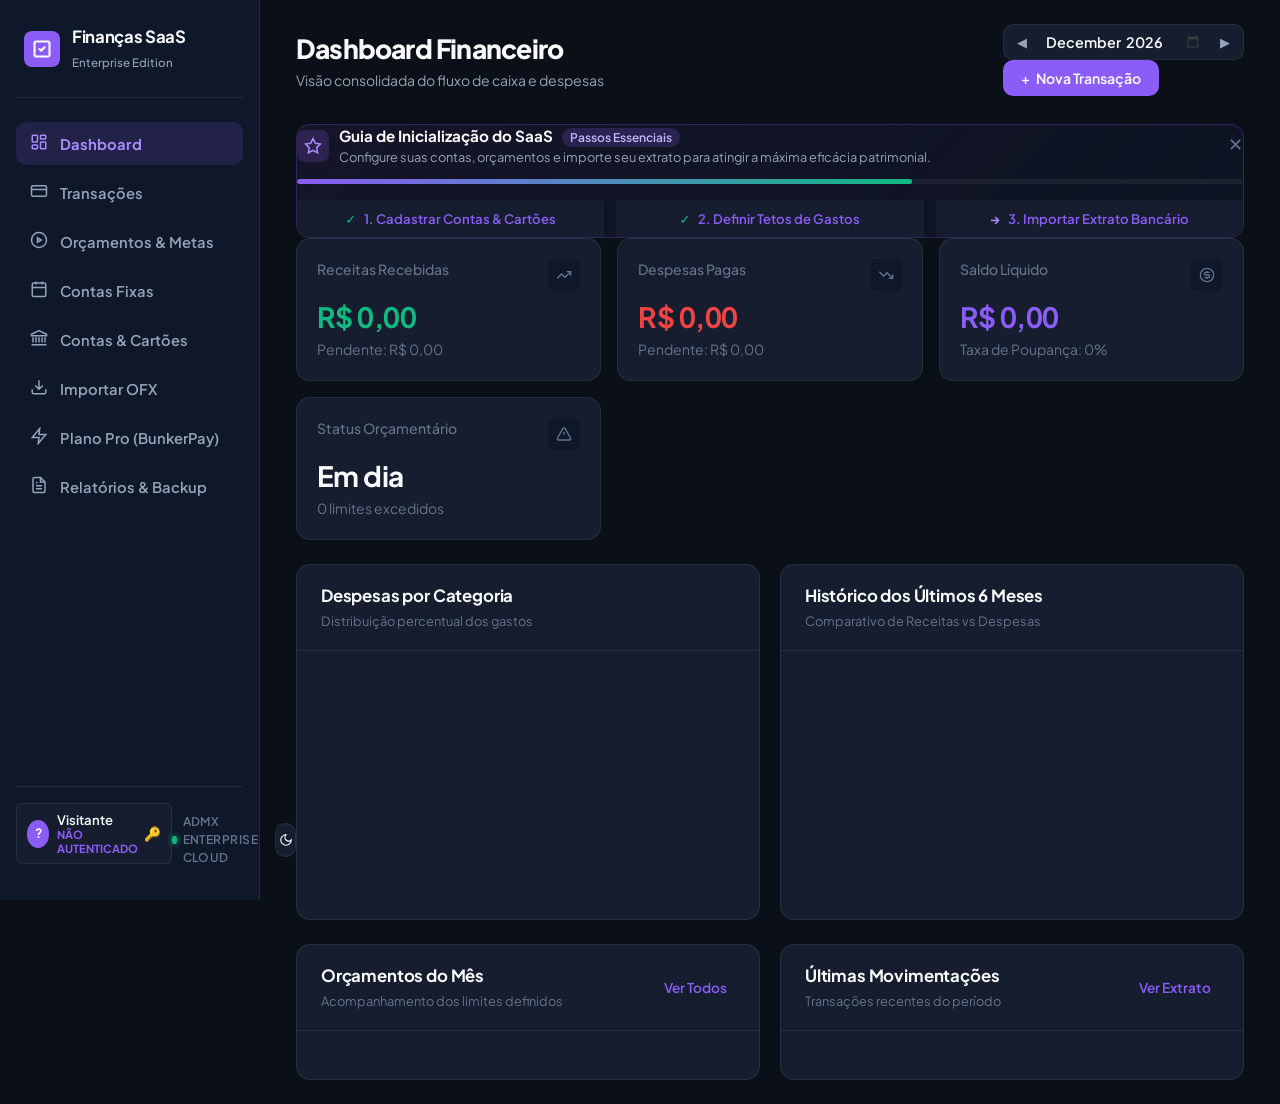
==== static/index.html @ 4054b0cc "feat(saas): enterprise onboarding banner, SVG action buttons and unified professional reports" ====
<!DOCTYPE html>
<html lang="pt-BR" data-theme="dark">
<head>
  <meta charset="UTF-8">
  <meta name="viewport" content="width=device-width, initial-scale=1.0">
  <title>Finanças de Casa | Gestão Financeira Pessoal SaaS</title>
  <meta name="description" content="Aplicativo completo e moderno para controle de finanças pessoais, contas, cartões e extratos bancários com privacidade patrimonial e BunkerPay.">
  <link rel="manifest" href="/manifest.json">
  <meta name="theme-color" content="#10b981">
  <link rel="apple-touch-icon" href="/icon.png">
  <link rel="preconnect" href="https://fonts.googleapis.com">
  <link rel="preconnect" href="https://fonts.gstatic.com" crossorigin>
  <link href="https://fonts.googleapis.com/css2?family=Plus+Jakarta+Sans:wght@400;500;600;700;800&display=swap" rel="stylesheet">
  <link rel="stylesheet" href="styles.css">
</head>
<body>
  <div class="app-layout">
    <!-- Sidebar -->
    <aside class="sidebar" id="sidebar">
      <div class="sidebar-brand">
        <div class="brand-icon" style="background: #8b5cf6; border: none; border-radius: 8px; width: 36px; height: 36px;">
          <svg width="20" height="20" viewBox="0 0 24 24" fill="none" stroke="#ffffff" stroke-width="2.5" stroke-linecap="round" stroke-linejoin="round">
            <rect width="18" height="18" x="3" y="3" rx="2"/>
            <path d="m9 12 2 2 4-4"/>
          </svg>
        </div>
        <div class="brand-text">
          <h2 style="font-size: 1.05rem; font-weight: 700; color: #f8fafc;">Finanças SaaS</h2>
          <span style="font-size: 0.72rem; color: #94a3b8; font-weight: 500;">Enterprise Edition</span>
        </div>
      </div>

      <nav class="sidebar-nav">
        <button class="nav-item active" data-tab="dashboard" id="nav-dashboard">
          <span class="nav-icon"><svg width="18" height="18" viewBox="0 0 24 24" fill="none" stroke="currentColor" stroke-width="2"><rect width="7" height="9" x="3" y="3" rx="1"/><rect width="7" height="5" x="14" y="3" rx="1"/><rect width="7" height="9" x="14" y="12" rx="1"/><rect width="7" height="5" x="3" y="16" rx="1"/></svg></span>
          <span class="nav-label">Dashboard</span>
        </button>
        <button class="nav-item" data-tab="transactions" id="nav-transactions">
          <span class="nav-icon"><svg width="18" height="18" viewBox="0 0 24 24" fill="none" stroke="currentColor" stroke-width="2"><rect width="20" height="14" x="2" y="5" rx="2"/><line x1="2" x2="22" y1="10" y2="10"/></svg></span>
          <span class="nav-label">Transações</span>
        </button>
        <button class="nav-item" data-tab="budgets-goals" id="nav-budgets">
          <span class="nav-icon"><svg width="18" height="18" viewBox="0 0 24 24" fill="none" stroke="currentColor" stroke-width="2"><circle cx="12" cy="12" r="10"/><path d="m10 15 5-3-5-3v6Z"/></svg></span>
          <span class="nav-label">Orçamentos & Metas</span>
        </button>
        <button class="nav-item" data-tab="recurring" id="nav-recurring">
          <span class="nav-icon"><svg width="18" height="18" viewBox="0 0 24 24" fill="none" stroke="currentColor" stroke-width="2"><rect width="18" height="18" x="3" y="4" rx="2"/><path d="M16 2v4M8 2v4M3 10h18"/></svg></span>
          <span class="nav-label">Contas Fixas</span>
          <span class="badge-counter" id="recurring-badge" style="display:none;">0</span>
        </button>
        <button class="nav-item" data-tab="accounts-cards" id="nav-accounts">
          <span class="nav-icon"><svg width="18" height="18" viewBox="0 0 24 24" fill="none" stroke="currentColor" stroke-width="2"><path d="m2 7 10-5 10 5v2H2zM4 11v7M8 11v7M12 11v7M16 11v7M20 11v7M2 21h20"/></svg></span>
          <span class="nav-label">Contas & Cartões</span>
        </button>
        <button class="nav-item" data-tab="import-ofx" id="nav-ofx">
          <span class="nav-icon"><svg width="18" height="18" viewBox="0 0 24 24" fill="none" stroke="currentColor" stroke-width="2"><path d="M21 15v4a2 2 0 0 1-2 2H5a2 2 0 0 1-2-2v-4M7 10l5 5 5-5M12 15V3"/></svg></span>
          <span class="nav-label">Importar OFX</span>
        </button>
        <button class="nav-item" data-tab="bunkerpay-sub" id="nav-bunkerpay">
          <span class="nav-icon"><svg width="18" height="18" viewBox="0 0 24 24" fill="none" stroke="currentColor" stroke-width="2"><path d="M13 2 3 14h9l-1 8 10-12h-9l1-8z"/></svg></span>
          <span class="nav-label">Plano Pro (BunkerPay)</span>
        </button>
        <button class="nav-item" data-tab="reports" id="nav-reports">
          <span class="nav-icon"><svg width="18" height="18" viewBox="0 0 24 24" fill="none" stroke="currentColor" stroke-width="2"><path d="M14 2H6a2 2 0 0 0-2 2v16a2 2 0 0 0 2 2h12a2 2 0 0 0 2-2V8z"/><path d="M14 2v6h6M16 13H8M16 17H8M10 9H8"/></svg></span>
          <span class="nav-label">Relatórios & Backup</span>
        </button>
        <button class="nav-item" data-tab="saas-admin" id="nav-saas-admin" style="display: none; border: 1px dashed var(--accent-warning); color: var(--accent-warning);">
          <span class="nav-icon"><svg width="18" height="18" viewBox="0 0 24 24" fill="none" stroke="currentColor" stroke-width="2"><path d="M12 22s8-4 8-10V5l-8-3-8 3v7c0 6 8 10 8 10z"/></svg></span>
          <span class="nav-label">Painel Admin</span>
        </button>
      </nav>

      <div class="sidebar-footer">
        <div class="user-profile-badge" id="user-badge" style="display: flex; align-items: center; justify-content: space-between; width: 100%; margin-bottom: 12px; padding: 8px 10px; background: var(--bg-card); border-radius: var(--radius-sm); border: 1px solid var(--border-color);">
          <div style="display: flex; align-items: center; gap: 8px; overflow: hidden;">
            <div style="width: 28px; height: 28px; border-radius: 50%; background: var(--accent-primary); display: flex; align-items: center; justify-content: center; font-size: 0.8rem; font-weight: 700; color: #fff;" id="user-avatar">
              U
            </div>
            <div style="line-height: 1.2; overflow: hidden;">
              <div id="user-display-name" style="font-size: 0.82rem; font-weight: 600; text-overflow: ellipsis; white-space: nowrap; overflow: hidden;">Visitante</div>
              <div id="user-display-plan" style="font-size: 0.7rem; color: var(--accent-primary); text-transform: uppercase; font-weight: 700;">Free</div>
            </div>
          </div>
          <button id="btn-auth-action" onclick="handleAuthClick()" style="background: none; border: none; cursor: pointer; color: var(--text-muted); font-size: 0.85rem;" title="Entrar / Sair">
            <svg width="14" height="14" viewBox="0 0 24 24" fill="none" stroke="currentColor" stroke-width="2"><path d="M21 2l-2 2m-1.5 1.5L14 9l-1.5-1.5L11 9l-1.5-1.5L8 9l-1.5-1.5-4 4a5 5 0 1 0 7 7l4-4 1.5 1.5L16 14.5l1.5-1.5 1.5 1.5 2-2z"/></svg>
          </button>
        </div>

        <div style="display: flex; align-items: center; justify-content: space-between; width: 100%;">
          <div class="quick-stats-pill">
            <span class="pill-dot"></span>
            <span style="font-size:0.75rem; font-weight:600; letter-spacing:0.04em; text-transform:uppercase; color:var(--text-muted);">ADMX Enterprise Cloud</span>
          </div>
          <button class="btn-theme-toggle" id="btn-theme-toggle" title="Alternar Tema Claro/Escuro">
            <span class="theme-icon"><svg width="14" height="14" viewBox="0 0 24 24" fill="none" stroke="currentColor" stroke-width="2"><path d="M12 3a6 6 0 0 0 9 9 9 9 0 1 1-9-9Z"/></svg></span>
          </button>
        </div>
      </div>
    </aside>

    <!-- Main Content Area -->
    <main class="main-content">
      <!-- Top Header Bar -->
      <header class="top-header">
        <div class="header-title-wrapper">
          <button class="mobile-toggle" id="mobile-menu-btn">☰</button>
          <div>
            <h1 class="page-title" id="page-title">Dashboard Financeiro</h1>
            <p class="page-subtitle" id="page-subtitle">Visão consolidada do fluxo de caixa e despesas</p>
          </div>
        </div>

        <div class="header-actions">


          <div class="month-selector-wrapper">
            <button class="btn-month-nav" id="btn-prev-month" title="Mês Anterior">◀</button>
            <input type="month" id="selected-month" class="input-month-picker">
            <button class="btn-month-nav" id="btn-next-month" title="Próximo Mês">▶</button>
          </div>
          <button class="btn-primary" id="btn-open-tx-modal">
            <span class="btn-icon">+</span> Nova Transação
          </button>
        </div>
      </header>

      <!-- TAB 1: DASHBOARD -->
      <section class="tab-pane active" id="pane-dashboard">
        
        <!-- GUIA DE CONFIGURACAO DA CONTA (ONBOARDING PADRAO WACRM) -->
        <div class="card mb-4" id="onboarding-guide-card" style="background: linear-gradient(135deg, rgba(139, 92, 246, 0.08) 0%, rgba(15, 23, 42, 0.6) 100%); border-color: rgba(139, 92, 246, 0.25);">
          <div style="display: flex; justify-content: space-between; align-items: center; margin-bottom: 12px;">
            <div style="display: flex; align-items: center; gap: 10px;">
              <div style="width: 32px; height: 32px; border-radius: 8px; background: rgba(139, 92, 246, 0.2); display: flex; align-items: center; justify-content: center; color: #a78bfa;">
                <svg width="18" height="18" viewBox="0 0 24 24" fill="none" stroke="currentColor" stroke-width="2"><polygon points="12 2 15.09 8.26 22 9.27 17 14.14 18.18 21.02 12 17.77 5.82 21.02 7 14.14 2 9.27 8.91 8.26 12 2"/></svg>
              </div>
              <div>
                <div style="font-size: 0.95rem; font-weight: 700; color: #f8fafc;">Guia de Inicialização do SaaS <span style="font-size: 0.75rem; background: rgba(139, 92, 246, 0.2); color: #c4b5fd; padding: 2px 8px; border-radius: 20px; font-weight: 600; margin-left: 6px;">Passos Essenciais</span></div>
                <div style="font-size: 0.8rem; color: #94a3b8;">Configure suas contas, orçamentos e importe seu extrato para atingir a máxima eficácia patrimonial.</div>
              </div>
            </div>
            <button class="btn-close-modal" onclick="document.getElementById('onboarding-guide-card').style.display='none'" style="color: #64748b; background: none; border: none; cursor: pointer; font-size: 1.1rem;">✕</button>
          </div>
          
          <div style="width: 100%; height: 5px; background: rgba(255,255,255,0.06); border-radius: 4px; overflow: hidden; margin: 10px 0 16px;">
            <div style="width: 65%; height: 100%; background: linear-gradient(90deg, #8b5cf6, #10b981); border-radius: 4px;"></div>
          </div>

          <div style="display: grid; grid-template-columns: repeat(auto-fit, minmax(200px, 1fr)); gap: 12px;">
            <button class="btn-ghost" style="justify-content: flex-start; padding: 10px 14px; background: var(--bg-card); font-size: 0.82rem;" onclick="switchTab('accounts-cards')">
              <span style="color: #10b981; font-weight: 700; margin-right: 6px;">✓</span> 1. Cadastrar Contas & Cartões
            </button>
            <button class="btn-ghost" style="justify-content: flex-start; padding: 10px 14px; background: var(--bg-card); font-size: 0.82rem;" onclick="switchTab('budgets-goals')">
              <span style="color: #10b981; font-weight: 700; margin-right: 6px;">✓</span> 2. Definir Tetos de Gastos
            </button>
            <button class="btn-ghost" style="justify-content: flex-start; padding: 10px 14px; background: var(--bg-card); font-size: 0.82rem;" onclick="switchTab('import-ofx')">
              <span style="color: #a78bfa; font-weight: 700; margin-right: 6px;">→</span> 3. Importar Extrato Bancário
            </button>
          </div>
        </div>

        <!-- Metric Cards -->
        <div class="metrics-grid">
          <div class="metric-card income-card">
            <div class="metric-header">
              <span class="metric-title">Receitas Recebidas</span>
              <span class="metric-icon-bg"><svg width="16" height="16" viewBox="0 0 24 24" fill="none" stroke="currentColor" stroke-width="2"><polyline points="22 7 13.5 15.5 8.5 10.5 2 17"/><polyline points="16 7 22 7 22 13"/></svg></span>
            </div>
            <div class="metric-value" id="dash-income">R$ 0,00</div>
            <div class="metric-footer text-muted" id="dash-pending-income">Pendente: R$ 0,00</div>
          </div>

          <div class="metric-card expense-card">
            <div class="metric-header">
              <span class="metric-title">Despesas Pagas</span>
              <span class="metric-icon-bg"><svg width="16" height="16" viewBox="0 0 24 24" fill="none" stroke="currentColor" stroke-width="2"><polyline points="22 17 13.5 8.5 8.5 13.5 2 7"/><polyline points="16 17 22 17 22 11"/></svg></span>
            </div>
            <div class="metric-value" id="dash-expense">R$ 0,00</div>
            <div class="metric-footer text-muted" id="dash-pending-expense">Pendente: R$ 0,00</div>
          </div>

          <div class="metric-card balance-card">
            <div class="metric-header">
              <span class="metric-title">Saldo Líquido</span>
              <span class="metric-icon-bg"><svg width="16" height="16" viewBox="0 0 24 24" fill="none" stroke="currentColor" stroke-width="2"><circle cx="12" cy="12" r="10"/><path d="M16 8h-6a2 2 0 1 0 0 4h4a2 2 0 1 1 0 4H8M12 6v2M12 16v2"/></svg></span>
            </div>
            <div class="metric-value" id="dash-balance">R$ 0,00</div>
            <div class="metric-footer" id="dash-savings-rate">Taxa de Poupança: 0%</div>
          </div>

          <div class="metric-card alerts-card">
            <div class="metric-header">
              <span class="metric-title">Status Orçamentário</span>
              <span class="metric-icon-bg"><svg width="16" height="16" viewBox="0 0 24 24" fill="none" stroke="currentColor" stroke-width="2"><path d="m21.73 18-8-14a2 2 0 0 0-3.48 0l-8 14A2 2 0 0 0 4 21h16a2 2 0 0 0 1.73-3Z"/><line x1="12" y1="9" x2="12" y2="13"/><line x1="12" y1="17" x2="12.01" y2="17"/></svg></span>
            </div>
            <div class="metric-value" id="dash-budget-status">Em dia</div>
            <div class="metric-footer text-muted" id="dash-budget-details">0 limites excedidos</div>
          </div>
        </div>

        <!-- Charts Grid -->
        <div class="dashboard-grid">
          <!-- Expenses by Category Chart -->
          <div class="card chart-card">
            <div class="card-header">
              <div class="card-header-title">
                <h3>Despesas por Categoria</h3>
                <span class="card-subtitle">Distribuição percentual dos gastos</span>
              </div>
            </div>
            <div class="card-body">
              <div class="donut-chart-container">
                <div class="svg-chart-wrapper" id="category-donut-container">
                  <!-- SVG Injetado dinamicamente -->
                </div>
                <div class="category-legend" id="category-legend">
                  <!-- Legenda Injetada dinamicamente -->
                </div>
              </div>
            </div>
          </div>

          <!-- Monthly Evolution Bar Chart -->
          <div class="card chart-card">
            <div class="card-header">
              <div class="card-header-title">
                <h3>Histórico dos Últimos 6 Meses</h3>
                <span class="card-subtitle">Comparativo de Receitas vs Despesas</span>
              </div>
            </div>
            <div class="card-body">
              <div class="bar-chart-wrapper" id="history-barchart-container">
                <!-- SVG Injetado dinamicamente -->
              </div>
            </div>
          </div>
        </div>

        <!-- Secondary Overview Grid -->
        <div class="dashboard-bottom-grid">
          <!-- Budget Progress Mini List -->
          <div class="card">
            <div class="card-header">
              <div class="card-header-title">
                <h3>Orçamentos do Mês</h3>
                <span class="card-subtitle">Acompanhamento dos limites definidos</span>
              </div>
              <button class="btn-ghost" onclick="switchTab('budgets-goals')">Ver Todos</button>
            </div>
            <div class="card-body">
              <div class="budgets-mini-list" id="dash-budgets-list">
                <!-- Lista de orçamentos -->
              </div>
            </div>
          </div>

          <!-- Recent Transactions Mini List -->
          <div class="card">
            <div class="card-header">
              <div class="card-header-title">
                <h3>Últimas Movimentações</h3>
                <span class="card-subtitle">Transações recentes do período</span>
              </div>
              <button class="btn-ghost" onclick="switchTab('transactions')">Ver Extrato</button>
            </div>
            <div class="card-body">
              <div class="recent-tx-list" id="dash-recent-tx">
                <!-- Lista de transações recentes -->
              </div>
            </div>
          </div>
        </div>
      </section>

      <!-- TAB 2: TRANSACTIONS -->
      <section class="tab-pane" id="pane-transactions">
        <div class="card">
          <div class="card-header filter-bar">
            <div class="search-box">
              <span class="search-icon"><svg width="14" height="14" viewBox="0 0 24 24" fill="none" stroke="currentColor" stroke-width="2"><circle cx="11" cy="11" r="8"/><path d="m21 21-4.3-4.3"/></svg></span>
              <input type="text" id="tx-search-input" placeholder="Buscar por descrição, tag ou observação..." class="form-input search-input">
            </div>

            <div class="filter-controls">
              <select id="tx-filter-type" class="form-select">
                <option value="">Todos os Tipos</option>
                <option value="expense">Apenas Despesas</option>
                <option value="income">Apenas Receitas</option>
              </select>

              <select id="tx-filter-category" class="form-select">
                <option value="">Todas as Categorias</option>
                <!-- Categorias dinâmicas -->
              </select>

              <button class="btn-secondary" id="btn-export-csv-direct" title="Exportar CSV do mês">
                Exportar CSV
              </button>
            </div>
          </div>

          <div class="card-body no-padding">
            <div class="table-responsive">
              <table class="data-table" id="transactions-table">
                <thead>
                  <tr>
                    <th>Data</th>
                    <th>Descrição</th>
                    <th>Categoria</th>
                    <th>Forma de Pgto</th>
                    <th>Status</th>
                    <th class="text-right">Valor</th>
                    <th class="text-center">Ações</th>
                  </tr>
                </thead>
                <tbody id="transactions-tbody">
                  <!-- Linhas da tabela de transações -->
                </tbody>
              </table>
            </div>
            <div class="empty-state" id="tx-empty-state" style="display: none;">
              <div class="empty-icon"><svg width="36" height="36" viewBox="0 0 24 24" fill="none" stroke="currentColor" stroke-width="1.5"><rect width="20" height="12" x="2" y="6" rx="2"/><circle cx="12" cy="12" r="2"/><path d="M6 12h.01M18 12h.01"/></svg></div>
              <h4>Nenhuma transação encontrada</h4>
              <p>Registre suas receitas e despesas para acompanhar seu dinheiro.</p>
              <button class="btn-primary" onclick="openTransactionModal()">Adicionar Transação</button>
            </div>
          </div>
        </div>
      </section>

      <!-- TAB 3: BUDGETS & GOALS -->
      <section class="tab-pane" id="pane-budgets-goals">
        <div class="grid-2-col">
          <!-- Coluna 1: Orçamentos -->
          <div class="card">
            <div class="card-header">
              <div class="card-header-title">
                <h3>Orçamentos Mensais por Categoria</h3>
                <span class="card-subtitle">Defina um teto máximo de gastos por categoria</span>
              </div>
              <button class="btn-secondary" id="btn-open-budget-modal">+ Novo Teto</button>
            </div>
            <div class="card-body">
              <div class="budgets-full-list" id="budgets-full-list">
                <!-- Lista de orçamentos -->
              </div>
            </div>
          </div>

          <!-- Coluna 2: Metas de Economia -->
          <div class="card">
            <div class="card-header">
              <div class="card-header-title">
                <h3>Metas de Economia & Sonhos</h3>
                <span class="card-subtitle">Acompanhe a evolução das suas economias</span>
              </div>
              <button class="btn-secondary" id="btn-open-goal-modal">+ Nova Meta</button>
            </div>
            <div class="card-body">
              <div class="goals-grid" id="goals-list">
                <!-- Lista de metas -->
              </div>
            </div>
          </div>
        </div>
      </section>

      <!-- TAB 4: RECURRING BILLS -->
      <section class="tab-pane" id="pane-recurring">
        <div class="card">
          <div class="card-header">
            <div class="card-header-title">
              <h3>Contas Fixas & Despesas Recorrentes</h3>
              <span class="card-subtitle">Controle pagamentos mensais (Aluguel, Luz, Internet, Assinaturas)</span>
            </div>
            <button class="btn-primary" id="btn-open-recurring-modal">+ Nova Conta Fixa</button>
          </div>
          <div class="card-body no-padding">
            <div class="table-responsive">
              <table class="data-table" id="recurring-table">
                <thead>
                  <tr>
                    <th>Vencimento</th>
                    <th>Descrição</th>
                    <th>Categoria</th>
                    <th>Valor Estimado</th>
                    <th>Forma de Pgto</th>
                    <th>Status no Mês</th>
                    <th class="text-center">Ações</th>
                  </tr>
                </thead>
                <tbody id="recurring-tbody">
                  <!-- Linhas das contas fixas -->
                </tbody>
              </table>
            </div>
          </div>
        </div>
      </section>

      <!-- TAB 5: REPORTS & BACKUP -->
      <section class="tab-pane" id="pane-reports">
        <div class="grid-2-col">
          <!-- Backup e Exportação -->
          <div class="card">
            <div class="card-header">
              <div class="card-header-title">
                <h3>Exportação & Backup de Dados</h3>
                <span class="card-subtitle">Baixe e preserve suas informações com segurança</span>
              </div>
            </div>
            <div class="card-body">
              <div class="action-tiles-grid">
                <div class="action-tile">
                  <div class="tile-icon"><svg width="28" height="28" viewBox="0 0 24 24" fill="none" stroke="currentColor" stroke-width="1.8"><path d="M14 2H6a2 2 0 0 0-2 2v16a2 2 0 0 0 2 2h12a2 2 0 0 0 2-2V8z"/><polyline points="14 2 14 8 20 8"/><line x1="16" x2="8" y1="13" y2="13"/><line x1="16" x2="8" y1="17" y2="17"/></svg></div>
                  <div class="tile-info">
                    <h4>Exportar Relatório Financeiro (CSV)</h4>
                    <p>Compatível com Excel, LibreOffice Calc e Google Sheets.</p>
                  </div>
                  <button class="btn-secondary" onclick="exportData('csv')">Baixar CSV</button>
                </div>

                <div class="action-tile">
                  <div class="tile-icon"><svg width="28" height="28" viewBox="0 0 24 24" fill="none" stroke="currentColor" stroke-width="1.8"><path d="M19 21H5a2 2 0 0 1-2-2V5a2 2 0 0 1 2-2h11l5 5v11a2 2 0 0 1-2 2z"/><polyline points="17 21 17 13 7 13 7 21"/><polyline points="7 3 7 8 15 8"/></svg></div>
                  <div class="tile-info">
                    <h4>Backup Completo (JSON)</h4>
                    <p>Exporta todas as tabelas, configurações, metas e histórico.</p>
                  </div>
                  <button class="btn-secondary" onclick="exportData('json')">Baixar JSON</button>
                </div>

                <div class="action-tile">
                  <div class="tile-icon"><svg width="28" height="28" viewBox="0 0 24 24" fill="none" stroke="currentColor" stroke-width="1.8"><polyline points="6 9 6 2 18 2 18 9"/><path d="M6 18H4a2 2 0 0 1-2-2v-5a2 2 0 0 1 2-2h16a2 2 0 0 1 2 2v5a2 2 0 0 1-2 2h-2"/><rect width="12" height="8" x="6" y="14"/></svg></div>
                  <div class="tile-info">
                    <h4>Imprimir Relatório / Salvar PDF</h4>
                    <p>Gera visão consolidada pronta para impressão ou PDF.</p>
                  </div>
                  <button class="btn-secondary" onclick="window.print()">Imprimir / PDF</button>
                </div>
              </div>
            </div>
          </div>

          <!-- Importação e Gestão de Dados -->
          <div class="card">
            <div class="card-header">
              <div class="card-header-title">
                <h3>Importação de Extrato Bancário</h3>
                <span class="card-subtitle">Importe arquivos CSV exportados do seu banco</span>
              </div>
            </div>
            <div class="card-body">
              <div class="import-dropzone" id="import-dropzone">
                <div class="dropzone-icon">📥</div>
                <h4>Selecione ou Arraste o arquivo CSV</h4>
                <p>Formato aceito: CSV com colunas Data, Descrição e Valor</p>
                <input type="file" id="csv-file-input" accept=".csv" style="display:none;">
                <button class="btn-secondary" onclick="document.getElementById('csv-file-input').click()">Escolher Arquivo CSV</button>
              </div>

              <div class="danger-zone-box mt-4">
                <h4>Gerenciamento da Base</h4>
                <p>Restaurar a base com dados de demonstração ou limpar registros.</p>
                <button class="btn-danger-outline" onclick="resetDemoData()">Restaurar Dados de Demonstração</button>
              </div>
            </div>
          </div>
        </div>
      </section>
    </main>
  </div>

  <!-- MODAL: NOVA / EDITAR TRANSAÇÃO -->
  <div class="modal-overlay" id="modal-transaction" style="display:none;">
    <div class="modal-card">
      <div class="modal-header">
        <h3 id="modal-tx-title">Nova Transação</h3>
        <button class="btn-close-modal" onclick="closeModal('modal-transaction')">✕</button>
      </div>
      <form id="form-transaction">
        <input type="hidden" id="tx-id">
        <div class="modal-body">
          <div class="tx-type-toggle-group">
            <label class="type-btn active" id="type-btn-expense">
              <input type="radio" name="tx-type" value="expense" checked> Despesa
            </label>
            <label class="type-btn" id="type-btn-income">
              <input type="radio" name="tx-type" value="income"> Receita
            </label>
          </div>

          <div class="form-group mt-3">
            <label class="form-label">Descrição *</label>
            <input type="text" id="tx-desc" class="form-input" placeholder="Ex: Supermercado, Salário, Internet" required>
          </div>

          <div class="form-row mt-3">
            <div class="form-group col-6">
              <label class="form-label">Valor (R$) *</label>
              <input type="number" step="0.01" min="0.01" id="tx-amount" class="form-input" placeholder="0,00" required>
            </div>
            <div class="form-group col-6">
              <label class="form-label">Data *</label>
              <input type="date" id="tx-date" class="form-input" required>
            </div>
          </div>

          <div class="form-row mt-3">
            <div class="form-group col-6">
              <label class="form-label">Categoria</label>
              <select id="tx-category" class="form-select">
                <!-- Categorias dinâmicas -->
              </select>
            </div>
            <div class="form-group col-6">
              <label class="form-label">Forma de Pagamento</label>
              <select id="tx-payment-method" class="form-select">
                <option value="PIX">PIX</option>
                <option value="Cartão de Crédito">Cartão de Crédito</option>
                <option value="Cartão de Débito">Cartão de Débito</option>
                <option value="Dinheiro">Dinheiro</option>
                <option value="Boleto">Boleto</option>
                <option value="Transferência">Transferência Bancária</option>
              </select>
            </div>
          </div>

          <div class="form-row mt-3">
            <div class="form-group col-6">
              <label class="form-label">Status</label>
              <select id="tx-status" class="form-select">
                <option value="paid">Pago / Concluído</option>
                <option value="pending">Pendente / Agendado</option>
              </select>
            </div>
            <div class="form-group col-6">
              <label class="form-label">Tags (Opcional)</label>
              <input type="text" id="tx-tags" class="form-input" placeholder="Ex: lazer, família, fixo">
            </div>
          </div>

          <div class="form-group mt-3">
            <label class="form-label">Observações / Detalhes</label>
            <input type="text" id="tx-notes" class="form-input" placeholder="Anotações adicionais...">
          </div>
        </div>
        <div class="modal-footer">
          <button type="button" class="btn-ghost" onclick="closeModal('modal-transaction')">Cancelar</button>
          <button type="submit" class="btn-primary">Salvar Transação</button>
        </div>
      </form>
    </div>
  </div>

  <!-- MODAL: ORÇAMENTO -->
  <div class="modal-overlay" id="modal-budget" style="display:none;">
    <div class="modal-card modal-sm">
      <div class="modal-header">
        <h3>Definir Teto de Gastos</h3>
        <button class="btn-close-modal" onclick="closeModal('modal-budget')">✕</button>
      </div>
      <form id="form-budget">
        <div class="modal-body">
          <div class="form-group">
            <label class="form-label">Categoria de Despesa</label>
            <select id="budget-category" class="form-select" required>
              <!-- Categorias -->
            </select>
          </div>
          <div class="form-group mt-3">
            <label class="form-label">Limite Máximo Mensal (R$)</label>
            <input type="number" step="0.01" min="1" id="budget-limit" class="form-input" placeholder="Ex: 1500.00" required>
          </div>
        </div>
        <div class="modal-footer">
          <button type="button" class="btn-ghost" onclick="closeModal('modal-budget')">Cancelar</button>
          <button type="submit" class="btn-primary">Salvar Orçamento</button>
        </div>
      </form>
    </div>
  </div>

  <!-- MODAL: META DE ECONOMIA -->
  <div class="modal-overlay" id="modal-goal" style="display:none;">
    <div class="modal-card">
      <div class="modal-header">
        <h3 id="modal-goal-title">Nova Meta de Economia</h3>
        <button class="btn-close-modal" onclick="closeModal('modal-goal')">✕</button>
      </div>
      <form id="form-goal">
        <input type="hidden" id="goal-id">
        <div class="modal-body">
          <div class="form-group">
            <label class="form-label">Título da Meta *</label>
            <input type="text" id="goal-title" class="form-input" placeholder="Ex: Viagem de Férias, Reserva de Emergência" required>
          </div>

          <div class="form-row mt-3">
            <div class="form-group col-6">
              <label class="form-label">Valor Alvo (R$) *</label>
              <input type="number" step="0.01" min="1" id="goal-target" class="form-input" placeholder="Ex: 10000.00" required>
            </div>
            <div class="form-group col-6">
              <label class="form-label">Valor Atual Acumulado (R$)</label>
              <input type="number" step="0.01" min="0" id="goal-current" class="form-input" placeholder="0.00" required>
            </div>
          </div>

          <div class="form-row mt-3">
            <div class="form-group col-6">
              <label class="form-label">Data Limite Desejada</label>
              <input type="date" id="goal-deadline" class="form-input">
            </div>
            <div class="form-group col-6">
              <label class="form-label">Ícone</label>
              <select id="goal-icon" class="form-select">
                <option value="<svg width="14" height="14" viewBox="0 0 24 24" fill="none" stroke="currentColor" stroke-width="2"><circle cx="12" cy="12" r="10"/><path d="m10 15 5-3-5-3v6Z"/></svg>"><svg width="14" height="14" viewBox="0 0 24 24" fill="none" stroke="currentColor" stroke-width="2"><circle cx="12" cy="12" r="10"/><path d="m10 15 5-3-5-3v6Z"/></svg> Alvo</option>
                <option value="🛡️">🛡️ Reserva / Segurança</option>
                <option value="✈️">✈️ Viagem</option>
                <option value="🚗">🚗 Carro / Veículo</option>
                <option value="🏠">🏠 Casa / Imóvel</option>
                <option value="💻">💻 Tecnologia</option>
                <option value="🎓">🎓 Estudos</option>
                <option value="💍">💍 Casamento / Família</option>
              </select>
            </div>
          </div>

          <div class="form-group mt-3">
            <label class="form-label">Observações</label>
            <input type="text" id="goal-notes" class="form-input" placeholder="Ex: Guardar R$ 500 por mês...">
          </div>
        </div>
        <div class="modal-footer">
          <button type="button" class="btn-ghost" onclick="closeModal('modal-goal')">Cancelar</button>
          <button type="submit" class="btn-primary">Salvar Meta</button>
        </div>
      </form>
    </div>
  </div>

  <!-- MODAL: CONTA FIXA RECORRENTE -->
  <div class="modal-overlay" id="modal-recurring" style="display:none;">
    <div class="modal-card">
      <div class="modal-header">
        <h3>Nova Conta Fixa Recorrente</h3>
        <button class="btn-close-modal" onclick="closeModal('modal-recurring')">✕</button>
      </div>
      <form id="form-recurring">
        <div class="modal-body">
          <div class="form-group">
            <label class="form-label">Descrição da Conta *</label>
            <input type="text" id="rec-desc" class="form-input" placeholder="Ex: Aluguel, Conta de Luz, Internet Fibra" required>
          </div>

          <div class="form-row mt-3">
            <div class="form-group col-6">
              <label class="form-label">Valor Estimado (R$) *</label>
              <input type="number" step="0.01" min="0.01" id="rec-amount" class="form-input" placeholder="0.00" required>
            </div>
            <div class="form-group col-6">
              <label class="form-label">Dia do Vencimento (1 a 31) *</label>
              <input type="number" min="1" max="31" id="rec-day" class="form-input" placeholder="Ex: 10" required>
            </div>
          </div>

          <div class="form-row mt-3">
            <div class="form-group col-6">
              <label class="form-label">Categoria</label>
              <select id="rec-category" class="form-select">
                <!-- Categorias de despesa -->
              </select>
            </div>
            <div class="form-group col-6">
              <label class="form-label">Forma de Pagamento Padrão</label>
              <select id="rec-payment" class="form-select">
                <option value="PIX">PIX</option>
                <option value="Boleto">Boleto</option>
                <option value="Cartão de Crédito">Cartão de Crédito</option>
                <option value="Débito Automático">Débito Automático</option>
                <option value="Dinheiro">Dinheiro</option>
              </select>
            </div>
          </div>

          <div class="form-group mt-3">
            <label class="form-label">Notas Adicionais</label>
            <input type="text" id="rec-notes" class="form-input" placeholder="Ex: Código do cliente ou link de pagamento">
          </div>
        </div>
        <div class="modal-footer">
          <button type="button" class="btn-ghost" onclick="closeModal('modal-recurring')">Cancelar</button>
          <button type="submit" class="btn-primary">Salvar Conta Fixa</button>
        </div>
      </form>
    </div>
  </div>

      <!-- ABA: CONTAS E CARTÕES -->
      <section class="tab-content" id="tab-accounts-cards" style="display:none;">
        <div class="content-header-row">
          <div>
            <h2>Contas Bancárias & Cartões de Crédito</h2>
            <p>Gerencie suas instituições financeiras, carteiras e limites</p>
          </div>
          <div class="header-btns">
            <button class="btn-primary" onclick="openModal('modal-account')">+ Nova Conta</button>
            <button class="btn-secondary" onclick="openModal('modal-card')">+ Novo Cartão</button>
          </div>
        </div>

        <div class="cards-grid mt-4">
          <div class="card">
            <div class="card-header">
              <h3>Contas Bancárias & Saldos</h3>
            </div>
            <div class="card-body" id="accounts-list">
              <!-- Lista dinâmica de contas -->
            </div>
          </div>
          <div class="card">
            <div class="card-header">
              <h3>Cartões de Crédito</h3>
            </div>
            <div class="card-body" id="cards-list">
              <!-- Lista dinâmica de cartões -->
            </div>
          </div>
        </div>
      </section>

      <!-- ABA: PAINEL ADMIN DO SAAS -->
      <section class="tab-content" id="tab-saas-admin" style="display:none;">
        <div class="content-header-row">
          <div>
            <h2>Painel Administrativo do SaaS</h2>
            <p>Métricas globais, receita recorrente (MRR), usuários cadastrados e controle de planos</p>
          </div>
          <button class="btn-secondary" onclick="loadAdminDashboard()">↻ Atualizar Métricas</button>
        </div>

        <!-- Cards de Métricas SaaS -->
        <div class="stats-grid mt-4" style="display: grid; grid-template-columns: repeat(auto-fit, minmax(220px, 1fr)); gap: 16px;">
          <div class="stat-card">
            <span class="stat-label">Total de Usuários</span>
            <div class="stat-value tabular-nums" id="admin-total-users">0</div>
            <span class="stat-sub" id="admin-free-users">0 no plano gratuito</span>
          </div>

          <div class="stat-card" style="border-color: var(--accent-success);">
            <span class="stat-label">Assinantes Pro</span>
            <div class="stat-value tabular-nums" style="color: var(--accent-success);" id="admin-pro-users">0</div>
            <span class="stat-sub">BunkerPay & Pix</span>
          </div>

          <div class="stat-card" style="border-color: var(--accent-warning);">
            <span class="stat-label">MRR Estimado</span>
            <div class="stat-value tabular-nums" style="color: var(--accent-warning);" id="admin-mrr">R$ 0,00</div>
            <span class="stat-sub">Receita Mensal Recorrente</span>
          </div>

          <div class="stat-card">
            <span class="stat-label">Volume de Transações</span>
            <div class="stat-value tabular-nums" id="admin-tx-count">0</div>
            <span class="stat-sub" id="admin-volume">R$ 0,00 transacionados</span>
          </div>
        </div>

        
        <!-- CONTROLE GLOBAL DE RECURSOS (SUPER ADMIN FEATURE FLAGS / SHIFT ON-OFF) -->
        <div class="card mt-4">
          <div class="card-header" style="display: flex; justify-content: space-between; align-items: center;">
            <div>
              <h3>Controles Globais do Sistema (Feature Toggles)</h3>
              <span class="card-subtitle">Habilite ou suspenda funcionalidades do SaaS em tempo real sem deploy</span>
            </div>
            <button class="btn-ghost" onclick="loadAdminOverview()" title="Recarregar Estados">Atualizar</button>
          </div>
          <div class="card-body">
            <div id="admin-feature-flags" style="display: grid; grid-template-columns: repeat(auto-fit, minmax(280px, 1fr)); gap: 16px;">
              <div class="loading-state">Carregando flags do sistema...</div>
            </div>
          </div>
        </div>

        <!-- Tabela de Gestão de Usuários -->
        <div class="card mt-4">
          <div class="card-header" style="display: flex; justify-content: space-between; align-items: center;">
            <h3>Gestão de Usuários e Acessos</h3>
          </div>
          <div class="card-body" style="overflow-x: auto; padding: 0;">
            <table class="data-table" style="width: 100%; border-collapse: collapse;">
              <thead>
                <tr style="border-bottom: 1px solid var(--border-color); text-align: left; font-size: 0.8rem; color: var(--text-muted);">
                  <th style="padding: 12px 16px;">ID</th>
                  <th style="padding: 12px 16px;">NOME / E-MAIL</th>
                  <th style="padding: 12px 16px;">PLANO</th>
                  <th style="padding: 12px 16px;">PAPEL (ROLE)</th>
                  <th style="padding: 12px 16px;">TRANSAÇÕES</th>
                  <th style="padding: 12px 16px;">CADASTRO</th>
                  <th style="padding: 12px 16px; text-align: right;">AÇÕES</th>
                </tr>
              </thead>
              <tbody id="admin-users-table-body">
                <!-- Linhas dinâmicas -->
              </tbody>
            </table>
          </div>
        </div>
      </section>

      <!-- ABA: IMPORTADOR OFX -->
      <section class="tab-content" id="tab-import-ofx" style="display:none;">
        <div class="content-header-row">
          <div>
            <h2>Importação de Extrato Bancário (.OFX)</h2>
            <p>Importe faturas e extratos de bancos brasileiros (Nubank, Itaú, Inter, Bradesco) em segundos</p>
          </div>
        </div>

        <div class="card mt-4" style="max-width: 700px; margin: 24px auto;">
          <div class="card-body text-center" style="padding: 40px 24px;">
            <div style="font-size: 3rem; margin-bottom: 16px;"></div>
            <h3>Selecione seu arquivo .OFX</h3>
            <p style="color: var(--text-muted); margin-bottom: 24px;">Exporte o extrato no app do seu banco ou internet banking e faça upload aqui.</p>
            <input type="file" id="ofx-file-input" accept=".ofx" style="display: none;" onchange="handleOfxFileSelected(event)">
            <button class="btn-primary" style="padding: 12px 28px; font-size: 1rem;" onclick="document.getElementById('ofx-file-input').click()">
              Selecionar Arquivo .OFX
            </button>
            <div id="ofx-result" style="margin-top: 24px; display: none;"></div>
          </div>
        </div>
      </section>

      <!-- ABA: BUNKERPAY ASSINATURA -->
      <section class="tab-content" id="tab-bunkerpay-sub" style="display:none;">
        <div class="content-header-row">
          <div>
            <h2>Plano Pro com BunkerPay</h2>
            <p>Liquidação instantânea via PIX, privacidade e recursos ilimitados</p>
          </div>
        </div>

        <div class="pricing-grid mt-4" style="display: grid; grid-template-columns: repeat(auto-fit, minmax(280px, 1fr)); gap: 24px; max-width: 800px; margin: 24px auto;">
          <div class="card" style="border: 2px solid var(--accent); padding: 24px;">
            <h3>Plano Pro Mensal</h3>
            <div style="font-size: 2.2rem; font-weight: 700; margin: 16px 0; color: var(--accent);">R$ 19,90<span style="font-size: 1rem; color: var(--text-muted);">/mês</span></div>
            <ul style="list-style: none; padding: 0; margin-bottom: 24px; line-height: 2;">
              <li><svg width="14" height="14" viewBox="0 0 24 24" fill="none" stroke="currentColor" stroke-width="2.5"><polyline points="20 6 9 17 4 12"/></svg> Importação OFX ilimitada</li>
              <li><svg width="14" height="14" viewBox="0 0 24 24" fill="none" stroke="currentColor" stroke-width="2.5"><polyline points="20 6 9 17 4 12"/></svg> Múltiplas Contas & Cartões</li>
              <li><svg width="14" height="14" viewBox="0 0 24 24" fill="none" stroke="currentColor" stroke-width="2.5"><polyline points="20 6 9 17 4 12"/></svg> Metas e Tetos de Gastos</li>
              <li><svg width="14" height="14" viewBox="0 0 24 24" fill="none" stroke="currentColor" stroke-width="2.5"><polyline points="20 6 9 17 4 12"/></svg> Pagamento PIX via BunkerPay</li>
            </ul>
            <button class="btn-primary" style="width: 100%;" onclick="startBunkerpayCheckout('pro_monthly')">Assinar Mensal</button>
          </div>

          <div class="card" style="padding: 24px;">
            <span style="background: var(--accent); color: #fff; padding: 2px 8px; border-radius: 4px; font-size: 0.8rem;">Melhor Custo-Benefício</span>
            <h3 style="margin-top: 8px;">Plano Pro Anual</h3>
            <div style="font-size: 2.2rem; font-weight: 700; margin: 16px 0; color: var(--accent);">R$ 179,00<span style="font-size: 1rem; color: var(--text-muted);">/ano</span></div>
            <ul style="list-style: none; padding: 0; margin-bottom: 24px; line-height: 2;">
              <li><svg width="14" height="14" viewBox="0 0 24 24" fill="none" stroke="currentColor" stroke-width="2.5"><polyline points="20 6 9 17 4 12"/></svg> 25% de Economia</li>
              <li><svg width="14" height="14" viewBox="0 0 24 24" fill="none" stroke="currentColor" stroke-width="2.5"><polyline points="20 6 9 17 4 12"/></svg> Todos os recursos do Pro</li>
              <li><svg width="14" height="14" viewBox="0 0 24 24" fill="none" stroke="currentColor" stroke-width="2.5"><polyline points="20 6 9 17 4 12"/></svg> Suporte VIP Prioritário</li>
              <li><svg width="14" height="14" viewBox="0 0 24 24" fill="none" stroke="currentColor" stroke-width="2.5"><polyline points="20 6 9 17 4 12"/></svg> Pagamento PIX via BunkerPay</li>
            </ul>
            <button class="btn-secondary" style="width: 100%;" onclick="startBunkerpayCheckout('pro_annual')">Assinar Anual</button>
          </div>
        </div>

        <div id="bunkerpay-pix-modal" class="modal-overlay" style="display:none;">
          <div class="modal-card modal-sm">
            <div class="modal-header">
              <h3>Pagar Assinatura com PIX</h3>
              <button class="btn-close-modal" onclick="closeModal('bunkerpay-pix-modal')">✕</button>
            </div>
            <div class="modal-body text-center" id="bunkerpay-pix-content">
              <!-- Conteúdo do PIX -->
            </div>
          </div>
        </div>
      </section>

      <!-- MODAL: NOVA CONTA -->
      <div class="modal-overlay" id="modal-account" style="display:none;">
        <div class="modal-card modal-sm">
          <div class="modal-header">
            <h3>Nova Conta Bancária</h3>
            <button class="btn-close-modal" onclick="closeModal('modal-account')">✕</button>
          </div>
          <form id="form-account">
            <div class="modal-body">
              <div class="form-group">
                <label class="form-label">Nome da Conta / Banco *</label>
                <input type="text" id="acc-name" class="form-input" placeholder="Ex: Nubank, Itaú, Carteira" required>
              </div>
              <div class="form-group mt-3">
                <label class="form-label">Tipo de Conta</label>
                <select id="acc-type" class="form-select">
                  <option value="checking">Conta Corrente</option>
                  <option value="savings">Poupança</option>
                  <option value="investment">Investimentos</option>
                  <option value="cash">Dinheiro em Espécie</option>
                </select>
              </div>
              <div class="form-group mt-3">
                <label class="form-label">Saldo Inicial (R$)</label>
                <input type="number" step="0.01" id="acc-balance" class="form-input" placeholder="0,00" value="0.00">
              </div>
            </div>
            <div class="modal-footer">
              <button type="button" class="btn-ghost" onclick="closeModal('modal-account')">Cancelar</button>
              <button type="submit" class="btn-primary">Criar Conta</button>
            </div>
          </form>
        </div>
      </div>

      <!-- MODAL: NOVO CARTÃO -->
      <div class="modal-overlay" id="modal-card" style="display:none;">
        <div class="modal-card modal-sm">
          <div class="modal-header">
            <h3>Novo Cartão de Crédito</h3>
            <button class="btn-close-modal" onclick="closeModal('modal-card')">✕</button>
          </div>
          <form id="form-card">
            <div class="modal-body">
              <div class="form-group">
                <label class="form-label">Nome do Cartão *</label>
                <input type="text" id="card-name" class="form-input" placeholder="Ex: Nubank Ultravioleta, C6 Carbon" required>
              </div>
              <div class="form-group mt-3">
                <label class="form-label">Limite de Crédito (R$) *</label>
                <input type="number" step="0.01" min="1" id="card-limit" class="form-input" placeholder="5000.00" required>
              </div>
              <div class="form-row mt-3">
                <div class="form-group col-6">
                  <label class="form-label">Dia Fechamento *</label>
                  <input type="number" min="1" max="31" id="card-closing" class="form-input" value="25" required>
                </div>
                <div class="form-group col-6">
                  <label class="form-label">Dia Vencimento *</label>
                  <input type="number" min="1" max="31" id="card-due" class="form-input" value="5" required>
                </div>
              </div>
            </div>
            <div class="modal-footer">
              <button type="button" class="btn-ghost" onclick="closeModal('modal-card')">Cancelar</button>
              <button type="submit" class="btn-primary">Criar Cartão</button>
            </div>
          </form>
        </div>
      </div>

      <!-- MODAL: AUTENTICAÇÃO SEGURA (LOGIN / CADASTRO) -->
      <div class="modal-overlay" id="modal-auth" style="display:none;">
        <div class="modal-card modal-sm" style="max-width: 420px;">
          <div class="modal-header">
            <h3 id="auth-modal-title">Acessar Minha Conta</h3>
            <button class="btn-close-modal" onclick="closeModal('modal-auth')">✕</button>
          </div>
          
          <div style="display: flex; gap: 8px; margin: 16px 20px 0; background: var(--bg-primary); padding: 4px; border-radius: var(--radius-sm); border: 1px solid var(--border-color);">
            <button id="auth-tab-login" class="btn-ghost active" style="flex: 1; padding: 8px; font-weight: 600; font-size: 0.85rem;" onclick="switchAuthMode('login')">Entrar</button>
            <button id="auth-tab-register" class="btn-ghost" style="flex: 1; padding: 8px; font-weight: 600; font-size: 0.85rem;" onclick="switchAuthMode('register')">Cadastrar</button>
          </div>

          <form id="form-auth" onsubmit="handleAuthSubmit(event)">
            <div class="modal-body" style="padding-top: 16px;">
              <div class="form-group" id="auth-group-name" style="display: none;">
                <label class="form-label">Nome Completo *</label>
                <input type="text" id="auth-name" class="form-input" placeholder="Seu nome">
              </div>

              <div class="form-group mt-3">
                <label class="form-label">E-mail *</label>
                <input type="email" id="auth-email" class="form-input" placeholder="seu@email.com" required autocomplete="email">
              </div>

              <div class="form-group mt-3">
                <label class="form-label">Senha *</label>
                <input type="password" id="auth-password" class="form-input" placeholder="Mínimo 8 caracteres" required minlength="8" autocomplete="current-password">
                <div style="font-size: 0.72rem; color: var(--text-muted); margin-top: 4px;">Proteção avançada de ponta a ponta com criptografia segura.</div>
              </div>
            </div>

            <div class="modal-footer" style="flex-direction: column; gap: 8px;">
              <button type="submit" id="auth-submit-btn" class="btn-primary" style="width: 100%; padding: 12px;">Entrar com Segurança</button>
              <div style="font-size: 0.75rem; color: var(--text-muted); text-align: center;">Ambiente Criptografado & Sessões Seguras</div>
            </div>
          </form>
        </div>
      </div>

      <!-- Toast Notification Container -->
  <div class="toast-container" id="toast-container"></div>

  <script src="app.js"></script>
</body>
</html>
---- static/styles.css ----
/* ==========================================================================
   WACRM / WCloudAPI Design System - Ultra-Refined Fintech Dashboard
   ========================================================================== */

:root,
html[data-theme="dark"] {
  color-scheme: dark;
  --bg-primary: #0b0f17;
  --bg-secondary: #0f172a;
  --bg-card: #151d2e;
  --bg-card-hover: #1c273d;
  --bg-input: #0b0f17;
  --border-color: rgba(255, 255, 255, 0.08);
  --border-light: rgba(255, 255, 255, 0.14);

  --text-primary: #f8fafc;
  --text-secondary: #94a3b8;
  --text-muted: #64748b;

  /* Violet Brand Accent (igual ao print do CRM WhatsApp) */
  --accent-primary: #8b5cf6;
  --accent-primary-hover: #7c3aed;
  --accent-success: #10b981;
  --accent-success-bg: rgba(16, 185, 129, 0.12);
  --accent-danger: #ef4444;
  --accent-danger-bg: rgba(239, 68, 68, 0.12);
  --accent-warning: #f59e0b;
  --accent-warning-bg: rgba(245, 158, 11, 0.12);
  --accent-info: #06b6d4;

  --shadow-sm: 0 1px 2px 0 rgba(0, 0, 0, 0.5);
  --shadow-md: 0 4px 12px -2px rgba(0, 0, 0, 0.6);
  --shadow-card: none;

  --radius-sm: 6px;
  --radius-md: 10px;
  --radius-lg: 14px;
  --radius-full: 9999px;

  --font-main: 'Plus Jakarta Sans', system-ui, -apple-system, sans-serif;
  --font-mono: 'JetBrains Mono', ui-monospace, monospace;
  --transition-fast: 0.15s cubic-bezier(0.16, 1, 0.3, 1);
  --transition-normal: 0.2s cubic-bezier(0.16, 1, 0.3, 1);
}

[data-theme="light"] {
  color-scheme: light;
  --bg-primary: #f8fafc;
  --bg-secondary: #ffffff;
  --bg-card: rgba(255, 255, 255, 0.85);
  --bg-card-hover: #f1f5f9;
  --bg-input: #ffffff;
  --border-color: rgba(148, 163, 184, 0.25);
  --border-light: rgba(148, 163, 184, 0.4);

  --text-primary: #0f172a;
  --text-secondary: #475569;
  --text-muted: #64748b;

  --accent-primary: #059669;
  --accent-primary-hover: #047857;
  --accent-success: #059669;
  --accent-success-bg: rgba(5, 150, 105, 0.1);
  --accent-danger: #e11d48;
  --accent-danger-bg: rgba(225, 29, 72, 0.1);
  --accent-warning: #d97706;
  --accent-warning-bg: rgba(217, 119, 6, 0.1);

  --shadow-sm: 0 1px 3px rgba(0, 0, 0, 0.05);
  --shadow-md: 0 4px 10px rgba(0, 0, 0, 0.06);
  --shadow-lg: 0 12px 24px rgba(0, 0, 0, 0.08);
  --shadow-card: 0 4px 20px rgba(0, 0, 0, 0.05);
}

/* Tipografia tabular para valores monetários (sem jitter de layout) */
.tabular-nums, .tx-amount, .stat-value, .currency {
  font-variant-numeric: tabular-nums;
  letter-spacing: -0.02em;
}

/* Estilo do Caret e Seleção de Texto */
::selection {
  background-color: rgba(16, 185, 129, 0.3);
  color: #f8fafc;
}

/* Scrollbar com design do sistema */
::-webkit-scrollbar {
  width: 6px;
  height: 6px;
}
::-webkit-scrollbar-track {
  background: transparent;
}
::-webkit-scrollbar-thumb {
  background: var(--border-light);
  border-radius: var(--radius-full);
}
::-webkit-scrollbar-thumb:hover {
  background: var(--text-muted);
}

/* Focus Ring Elegante e Acessível */
:focus-visible {
  outline: 2px solid var(--accent-primary);
  outline-offset: 2px;
}

/* Base Reset */
*, *::before, *::after {
  box-sizing: border-box;
  margin: 0;
  padding: 0;
}

body {
  font-family: var(--font-main);
  background-color: var(--bg-primary);
  color: var(--text-primary);
  line-height: 1.5;
  -webkit-font-smoothing: antialiased;
  min-height: 100vh;
}

/* App Layout Grid */
.app-layout {
  display: flex;
  min-height: 100vh;
}

/* Sidebar */
.sidebar {
  width: 260px;
  background-color: var(--bg-secondary);
  border-right: 1px solid var(--border-color);
  display: flex;
  flex-direction: column;
  padding: 24px 16px;
  position: sticky;
  top: 0;
  height: 100vh;
  z-index: 40;
}

.sidebar-brand {
  display: flex;
  align-items: center;
  gap: 12px;
  padding: 0 8px 24px 8px;
  border-bottom: 1px solid var(--border-color);
}

.brand-icon {
  font-size: 1.8rem;
  background: var(--bg-card);
  border: 1px solid var(--border-color);
  width: 44px;
  height: 44px;
  display: flex;
  align-items: center;
  justify-content: center;
  border-radius: var(--radius-md);
}

.brand-text h2 {
  font-size: 1.15rem;
  font-weight: 700;
  letter-spacing: -0.02em;
}

.brand-text span {
  font-size: 0.75rem;
  color: var(--text-muted);
  font-weight: 500;
}

.sidebar-nav {
  display: flex;
  flex-direction: column;
  gap: 6px;
  margin-top: 24px;
  flex: 1;
}

.nav-item {
  display: flex;
  align-items: center;
  gap: 12px;
  padding: 10px 14px;
  background: transparent;
  border: none;
  color: var(--text-secondary);
  font-family: inherit;
  font-size: 0.92rem;
  font-weight: 600;
  border-radius: var(--radius-md);
  cursor: pointer;
  transition: all var(--transition-fast);
  text-align: left;
  position: relative;
}

.nav-item:hover {
  background-color: var(--bg-card);
  color: var(--text-primary);
}

.nav-item.active {
  background-color: rgba(139, 92, 246, 0.15);
  color: #a78bfa;
  font-weight: 700;
}

.nav-icon {
  font-size: 1.15rem;
}

.badge-counter {
  margin-left: auto;
  background-color: var(--accent-danger);
  color: #fff;
  font-size: 0.7rem;
  font-weight: 700;
  padding: 2px 6px;
  border-radius: var(--radius-full);
}

.sidebar-footer {
  display: flex;
  align-items: center;
  justify-content: space-between;
  padding-top: 16px;
  border-top: 1px solid var(--border-color);
}

.quick-stats-pill {
  display: flex;
  align-items: center;
  gap: 6px;
  font-size: 0.78rem;
  color: var(--text-muted);
}

.pill-dot {
  width: 8px;
  height: 8px;
  background-color: var(--accent-success);
  border-radius: 50%;
  box-shadow: 0 0 6px var(--accent-success);
}

.btn-theme-toggle {
  background: var(--bg-card);
  border: 1px solid var(--border-color);
  color: var(--text-primary);
  width: 34px;
  height: 34px;
  border-radius: var(--radius-md);
  display: flex;
  align-items: center;
  justify-content: center;
  cursor: pointer;
  transition: all var(--transition-fast);
}

.btn-theme-toggle:hover {
  border-color: var(--border-light);
  background-color: var(--bg-card-hover);
}

/* Main Content Area */
.main-content {
  flex: 1;
  padding: 24px 36px;
  max-width: 1400px;
  overflow-x: hidden;
}

/* Top Header */
.top-header {
  display: flex;
  align-items: center;
  justify-content: space-between;
  margin-bottom: 28px;
  flex-wrap: wrap;
  gap: 16px;
}

.mobile-toggle {
  display: none;
  background: var(--bg-card);
  border: 1px solid var(--border-color);
  color: var(--text-primary);
  font-size: 1.25rem;
  padding: 6px 12px;
  border-radius: var(--radius-sm);
  cursor: pointer;
}

.page-title {
  font-size: 1.65rem;
  font-weight: 800;
  letter-spacing: -0.03em;
}

.page-subtitle {
  font-size: 0.88rem;
  color: var(--text-secondary);
  margin-top: 2px;
}













.month-selector-wrapper {
  display: flex;
  align-items: center;
  background: var(--bg-card);
  border: 1px solid var(--border-color);
  border-radius: var(--radius-md);
  padding: 3px;
}

.btn-month-nav {
  background: transparent;
  border: none;
  color: var(--text-secondary);
  font-size: 0.8rem;
  padding: 6px 10px;
  cursor: pointer;
  border-radius: var(--radius-sm);
  transition: background var(--transition-fast);
}

.btn-month-nav:hover {
  background: var(--bg-card-hover);
  color: var(--text-primary);
}

.input-month-picker {
  background: transparent;
  border: none;
  color: var(--text-primary);
  font-family: inherit;
  font-size: 0.9rem;
  font-weight: 600;
  padding: 4px 8px;
  outline: none;
  cursor: pointer;
}

/* Tab Panes */
.tab-pane {
  display: none;
  animation: fadeIn 0.2s ease-in-out;
}

.tab-pane.active {
  display: block;
}

@keyframes fadeIn {
  from { opacity: 0; transform: translateY(4px); }
  to { opacity: 1; transform: translateY(0); }
}

/* Metric Cards - wacrm-local standard */
.metrics-grid {
  display: grid;
  grid-template-columns: repeat(auto-fit, minmax(240px, 1fr));
  gap: 16px;
  margin-bottom: 24px;
}

.metric-card {
  background: var(--bg-card);
  border: 1px solid var(--border-color);
  border-radius: var(--radius-lg);
  padding: 20px;
  position: relative;
  transition: border-color var(--transition-fast);
}

.metric-card:hover {
  border-color: var(--border-light);
}

.metric-header {
  display: flex;
  justify-content: space-between;
  align-items: flex-start;
  margin-bottom: 0;
}

.metric-title {
  font-size: 0.875rem;
  font-weight: 500;
  color: var(--text-muted);
  text-transform: none;
  letter-spacing: normal;
}

.metric-icon-bg {
  width: 32px;
  height: 32px;
  border-radius: var(--radius-sm);
  background: var(--bg-secondary);
  color: var(--text-muted);
  display: flex;
  align-items: center;
  justify-content: center;
  font-size: 1rem;
  padding: 0;
}

.metric-value {
  margin-top: 12px;
  font-size: 1.75rem;
  font-weight: 700;
  line-height: 1;
  font-variant-numeric: tabular-nums;
  letter-spacing: -0.02em;
  color: var(--text-primary);
  margin-bottom: 0;
}

.income-card .metric-value { color: var(--accent-success); }
.expense-card .metric-value { color: var(--accent-danger); }
.balance-card .metric-value { color: var(--accent-primary); }

.metric-footer {
  margin-top: 8px;
  font-size: 0.875rem;
  font-weight: 400;
  color: var(--text-muted);
}

.text-muted { color: var(--text-muted); }

/* Dashboard Grids */
.dashboard-grid {
  display: grid;
  grid-template-columns: 1fr 1fr;
  gap: 20px;
  margin-bottom: 24px;
}

.dashboard-bottom-grid {
  display: grid;
  grid-template-columns: 1fr 1fr;
  gap: 20px;
}

.grid-2-col {
  display: grid;
  grid-template-columns: 1fr 1fr;
  gap: 20px;
}

/* Generic Cards */
.card {
  background: var(--bg-card);
  border: 1px solid var(--border-color);
  border-radius: var(--radius-lg);
  box-shadow: var(--shadow-card);
  overflow: hidden;
}

.card-header {
  padding: 18px 24px;
  border-bottom: 1px solid var(--border-color);
  display: flex;
  justify-content: space-between;
  align-items: center;
}

.card-header-title h3 {
  font-size: 1.05rem;
  font-weight: 700;
  letter-spacing: -0.01em;
}

.card-subtitle {
  font-size: 0.8rem;
  color: var(--text-muted);
}

.card-body {
  padding: 24px;
}

.card-body.no-padding {
  padding: 0;
}

/* Donut Chart and Legend */
.donut-chart-container {
  display: flex;
  align-items: center;
  gap: 24px;
  min-height: 220px;
}

.svg-chart-wrapper {
  flex: 0 0 200px;
  height: 200px;
  display: flex;
  align-items: center;
  justify-content: center;
}

.category-legend {
  flex: 1;
  display: flex;
  flex-direction: column;
  gap: 10px;
  max-height: 220px;
  overflow-y: auto;
  padding-right: 6px;
}

.legend-item {
  display: flex;
  align-items: center;
  justify-content: space-between;
  font-size: 0.85rem;
}

.legend-color-dot {
  width: 10px;
  height: 10px;
  border-radius: 50%;
  display: inline-block;
  margin-right: 8px;
}

.legend-name {
  color: var(--text-secondary);
  display: flex;
  align-items: center;
}

.legend-value {
  font-weight: 700;
  color: var(--text-primary);
}

/* History Bar Chart */
.bar-chart-wrapper {
  width: 100%;
  height: 220px;
}

/* Budget & Recent Lists */
.budgets-mini-list, .budgets-full-list {
  display: flex;
  flex-direction: column;
  gap: 16px;
}

.budget-item {
  display: flex;
  flex-direction: column;
  gap: 6px;
}

.budget-item-header {
  display: flex;
  justify-content: space-between;
  font-size: 0.88rem;
  font-weight: 600;
}

.progress-bar-bg {
  width: 100%;
  height: 8px;
  background-color: var(--bg-secondary);
  border-radius: var(--radius-full);
  overflow: hidden;
}

.progress-bar-fill {
  height: 100%;
  border-radius: var(--radius-full);
  transition: width 0.4s ease;
}

.progress-fill-success { background-color: var(--accent-success); }
.progress-fill-warning { background-color: var(--accent-warning); }
.progress-fill-danger { background-color: var(--accent-danger); }

/* Recent Transactions Mini List */
.recent-tx-list {
  display: flex;
  flex-direction: column;
  gap: 10px;
}

.mini-tx-row {
  display: flex;
  align-items: center;
  justify-content: space-between;
  padding: 8px 12px;
  background: var(--bg-secondary);
  border-radius: var(--radius-md);
  font-size: 0.88rem;
}

.mini-tx-info {
  display: flex;
  align-items: center;
  gap: 10px;
}

.mini-tx-icon {
  font-size: 1.1rem;
}

/* Tables */
.table-responsive {
  width: 100%;
  overflow-x: auto;
}

.data-table {
  width: 100%;
  border-collapse: collapse;
  text-align: left;
  font-size: 0.88rem;
}

.data-table th {
  background-color: var(--bg-secondary);
  color: var(--text-secondary);
  font-weight: 600;
  padding: 14px 18px;
  border-bottom: 1px solid var(--border-color);
  text-transform: uppercase;
  font-size: 0.75rem;
  letter-spacing: 0.04em;
}

.data-table td {
  padding: 14px 18px;
  border-bottom: 1px solid var(--border-color);
  color: var(--text-primary);
}

.data-table tr:hover td {
  background-color: var(--bg-card-hover);
}

.text-right { text-align: right; }
.text-center { text-align: center; }

/* Status Badges */
.badge {
  display: inline-flex;
  align-items: center;
  gap: 4px;
  padding: 4px 8px;
  border-radius: var(--radius-full);
  font-size: 0.75rem;
  font-weight: 700;
}

.badge-paid {
  background: var(--accent-success-bg);
  color: var(--accent-success);
}

.badge-pending {
  background: var(--accent-warning-bg);
  color: var(--accent-warning);
}

.badge-overdue {
  background: var(--accent-danger-bg);
  color: var(--accent-danger);
}

.badge-today {
  background: rgba(59, 130, 246, 0.15);
  color: var(--accent-primary);
}

/* Goals Grid */
.goals-grid {
  display: grid;
  grid-template-columns: repeat(auto-fit, minmax(280px, 1fr));
  gap: 16px;
}

.goal-card {
  background: var(--bg-secondary);
  border: 1px solid var(--border-color);
  border-radius: var(--radius-md);
  padding: 18px;
  display: flex;
  flex-direction: column;
  gap: 12px;
}

.goal-card-header {
  display: flex;
  justify-content: space-between;
  align-items: center;
}

.goal-title-wrapper {
  display: flex;
  align-items: center;
  gap: 10px;
}

.goal-icon {
  font-size: 1.4rem;
}

.goal-title {
  font-weight: 700;
  font-size: 0.95rem;
}

/* Action Tiles & Import Dropzone */
.action-tiles-grid {
  display: flex;
  flex-direction: column;
  gap: 16px;
}

.action-tile {
  display: flex;
  align-items: center;
  gap: 16px;
  padding: 16px;
  background: var(--bg-secondary);
  border: 1px solid var(--border-color);
  border-radius: var(--radius-md);
}

.tile-icon {
  font-size: 1.75rem;
}

.tile-info {
  flex: 1;
}

.tile-info h4 {
  font-size: 0.95rem;
  font-weight: 700;
}

.tile-info p {
  font-size: 0.8rem;
  color: var(--text-secondary);
}

.import-dropzone {
  border: 2px dashed var(--border-light);
  border-radius: var(--radius-lg);
  padding: 36px 20px;
  text-align: center;
  background: var(--bg-secondary);
  display: flex;
  flex-direction: column;
  align-items: center;
  gap: 12px;
}

.dropzone-icon {
  font-size: 2.5rem;
}

.danger-zone-box {
  background: var(--accent-danger-bg);
  border: 1px solid var(--accent-danger);
  border-radius: var(--radius-md);
  padding: 16px;
}

.danger-zone-box h4 {
  color: var(--accent-danger);
  font-weight: 700;
  font-size: 0.95rem;
}

.danger-zone-box p {
  color: var(--text-secondary);
  font-size: 0.82rem;
  margin: 4px 0 12px 0;
}

/* Buttons */
.btn-primary {
  background-color: var(--accent-primary);
  color: #ffffff;
  border: none;
  padding: 9px 18px;
  font-family: inherit;
  font-size: 0.88rem;
  font-weight: 600;
  border-radius: var(--radius-md);
  cursor: pointer;
  display: inline-flex;
  align-items: center;
  gap: 6px;
  transition: background-color var(--transition-fast), transform var(--transition-fast);
}

.btn-primary:hover {
  background-color: var(--accent-primary-hover);
  transform: translateY(-1px);
}

.btn-secondary {
  background-color: var(--bg-card);
  color: var(--text-primary);
  border: 1px solid var(--border-color);
  padding: 8px 16px;
  font-family: inherit;
  font-size: 0.85rem;
  font-weight: 600;
  border-radius: var(--radius-md);
  cursor: pointer;
  transition: all var(--transition-fast);
}

.btn-secondary:hover {
  border-color: var(--border-light);
  background-color: var(--bg-card-hover);
}

.btn-ghost {
  background: transparent;
  border: none;
  color: var(--accent-primary);
  font-family: inherit;
  font-size: 0.85rem;
  font-weight: 600;
  cursor: pointer;
  padding: 4px 8px;
}

.btn-ghost:hover {
  text-decoration: underline;
}

.btn-action-icon {
  background: transparent;
  border: none;
  cursor: pointer;
  padding: 6px;
  border-radius: var(--radius-sm);
  color: var(--text-muted);
  transition: color var(--transition-fast);
}

.btn-action-icon:hover {
  color: var(--text-primary);
}

.btn-action-icon.delete:hover {
  color: var(--accent-danger);
}

.btn-danger-outline {
  background: transparent;
  border: 1px solid var(--accent-danger);
  color: var(--accent-danger);
  padding: 8px 16px;
  border-radius: var(--radius-md);
  font-family: inherit;
  font-size: 0.85rem;
  font-weight: 600;
  cursor: pointer;
  transition: all var(--transition-fast);
}

.btn-danger-outline:hover {
  background: var(--accent-danger);
  color: #ffffff;
}

/* Forms & Inputs */
.filter-bar {
  display: flex;
  justify-content: space-between;
  align-items: center;
  flex-wrap: wrap;
  gap: 12px;
}

.search-box {
  display: flex;
  align-items: center;
  background: var(--bg-secondary);
  border: 1px solid var(--border-color);
  border-radius: var(--radius-md);
  padding: 0 12px;
  flex: 1;
  max-width: 400px;
}

.search-icon {
  color: var(--text-muted);
  font-size: 0.9rem;
}

.search-input {
  border: none !important;
  background: transparent !important;
}

.filter-controls {
  display: flex;
  align-items: center;
  gap: 10px;
  flex-wrap: wrap;
}

.form-group {
  display: flex;
  flex-direction: column;
  gap: 6px;
}

.form-label {
  font-size: 0.8rem;
  font-weight: 600;
  color: var(--text-secondary);
}

.form-input, .form-select {
  background-color: var(--bg-input);
  border: 1px solid var(--border-color);
  color: var(--text-primary);
  font-family: inherit;
  font-size: 0.88rem;
  padding: 9px 12px;
  border-radius: var(--radius-md);
  outline: none;
  transition: border-color var(--transition-fast), background-color var(--transition-fast);
}

.form-select, select {
  cursor: pointer;
  appearance: none;
  -webkit-appearance: none;
  -moz-appearance: none;
  background-image: url("data:image/svg+xml,%3Csvg xmlns='http://www.w3.org/2000/svg' width='16' height='16' viewBox='0 0 24 24' fill='none' stroke='%2394a3b8' stroke-width='2.5' stroke-linecap='round' stroke-linejoin='round'%3E%3Cpolyline points='6 9 12 15 18 9'%3E%3C/polyline%3E%3C/svg%3E");
  background-repeat: no-repeat;
  background-position: right 12px center;
  background-size: 16px;
  padding-right: 38px;
  color: var(--text-primary);
  background-color: var(--bg-input);
}

/* Explicit high-contrast rules for dropdown options */
select option, .form-select option {
  background-color: var(--bg-card) !important;
  color: var(--text-primary) !important;
  font-size: 0.9rem;
  padding: 10px 12px;
}

select optgroup, .form-select optgroup {
  background-color: var(--bg-secondary) !important;
  color: var(--text-muted) !important;
  font-weight: 700;
}

.form-input:focus, .form-select:focus, select:focus {
  border-color: var(--accent-primary);
  box-shadow: 0 0 0 3px rgba(59, 130, 246, 0.2);
}

.form-input[type="date"]::-webkit-calendar-picker-indicator,
.input-month-picker::-webkit-calendar-picker-indicator {
  cursor: pointer;
  filter: invert(0.8) brightness(1.2);
}

[data-theme="light"] .form-input[type="date"]::-webkit-calendar-picker-indicator,
[data-theme="light"] .input-month-picker::-webkit-calendar-picker-indicator {
  filter: none;
}

.form-row {
  display: flex;
  gap: 12px;
}

.col-6 { flex: 1; }
.mt-3 { margin-top: 14px; }
.mt-4 { margin-top: 18px; }

/* Modals */
.modal-overlay {
  position: fixed;
  top: 0;
  left: 0;
  width: 100vw;
  height: 100vh;
  background-color: rgba(0, 0, 0, 0.65);
  backdrop-filter: blur(4px);
  display: flex;
  align-items: center;
  justify-content: center;
  z-index: 100;
  padding: 16px;
}

.modal-card {
  background: var(--bg-card);
  border: 1px solid var(--border-color);
  border-radius: var(--radius-lg);
  width: 100%;
  max-width: 520px;
  box-shadow: var(--shadow-lg);
  overflow: hidden;
  animation: modalScale 0.2s ease;
}

.modal-card.modal-sm {
  max-width: 400px;
}

@keyframes modalScale {
  from { opacity: 0; transform: scale(0.96); }
  to { opacity: 1; transform: scale(1); }
}

.modal-header {
  padding: 18px 24px;
  border-bottom: 1px solid var(--border-color);
  display: flex;
  justify-content: space-between;
  align-items: center;
}

.modal-header h3 {
  font-size: 1.15rem;
  font-weight: 700;
}

.btn-close-modal {
  background: transparent;
  border: none;
  color: var(--text-muted);
  font-size: 1.15rem;
  cursor: pointer;
}

.modal-body {
  padding: 24px;
  max-height: 75vh;
  overflow-y: auto;
}

.modal-footer {
  padding: 16px 24px;
  background-color: var(--bg-secondary);
  border-top: 1px solid var(--border-color);
  display: flex;
  justify-content: flex-end;
  gap: 10px;
}

/* Radio button toggle group */
.tx-type-toggle-group {
  display: flex;
  background-color: var(--bg-input);
  border: 1px solid var(--border-color);
  border-radius: var(--radius-md);
  padding: 4px;
  gap: 4px;
}

.type-btn {
  flex: 1;
  text-align: center;
  padding: 8px;
  font-size: 0.88rem;
  font-weight: 600;
  color: var(--text-secondary);
  border-radius: var(--radius-sm);
  cursor: pointer;
  transition: all var(--transition-fast);
}

.type-btn input {
  display: none;
}

.type-btn.active {
  background-color: var(--bg-card);
  color: var(--text-primary);
  box-shadow: var(--shadow-sm);
}

#type-btn-expense.active { color: var(--accent-danger); }
#type-btn-income.active { color: var(--accent-success); }

/* Empty States */
.empty-state {
  text-align: center;
  padding: 48px 20px;
}

.empty-icon {
  font-size: 3rem;
  margin-bottom: 12px;
}

.empty-state h4 {
  font-size: 1.1rem;
  font-weight: 700;
}

.empty-state p {
  color: var(--text-muted);
  font-size: 0.88rem;
  margin: 6px 0 18px 0;
}

/* Toasts */
.toast-container {
  position: fixed;
  bottom: 24px;
  right: 24px;
  display: flex;
  flex-direction: column;
  gap: 10px;
  z-index: 110;
}

.toast {
  background: var(--bg-card);
  border: 1px solid var(--border-color);
  padding: 12px 18px;
  border-radius: var(--radius-md);
  box-shadow: var(--shadow-lg);
  font-size: 0.88rem;
  font-weight: 600;
  display: flex;
  align-items: center;
  gap: 8px;
  animation: slideInRight 0.25s ease;
}

.toast-success { border-left: 4px solid var(--accent-success); }
.toast-error { border-left: 4px solid var(--accent-danger); }

@keyframes slideInRight {
  from { opacity: 0; transform: translateX(20px); }
  to { opacity: 1; transform: translateX(0); }
}

/* Responsive Breakpoints */
@media (max-width: 992px) {
  .dashboard-grid, .dashboard-bottom-grid, .grid-2-col {
    grid-template-columns: 1fr;
  }
}

@media (max-width: 768px) {
  .sidebar {
    position: fixed;
    left: -260px;
    transition: left var(--transition-normal);
  }
  .sidebar.open {
    left: 0;
  }
  .mobile-toggle {
    display: inline-block;
  }
  .main-content {
    padding: 16px;
  }
  .donut-chart-container {
    flex-direction: column;
  }
  .form-row {
    flex-direction: column;
  }
}

/* Print Styles */
@media print {
  .sidebar, .top-header, .header-actions, .filter-bar, .btn-primary, .btn-secondary, .btn-ghost, .btn-action-icon, .sidebar-footer {
    display: none !important;
  }
  .main-content {
    padding: 0;
    max-width: 100%;
  }
  body {
    background: #fff;
    color: #000;
  }
  .card, .metric-card {
    border: 1px solid #ccc;
    box-shadow: none;
    break-inside: avoid;
  }
}
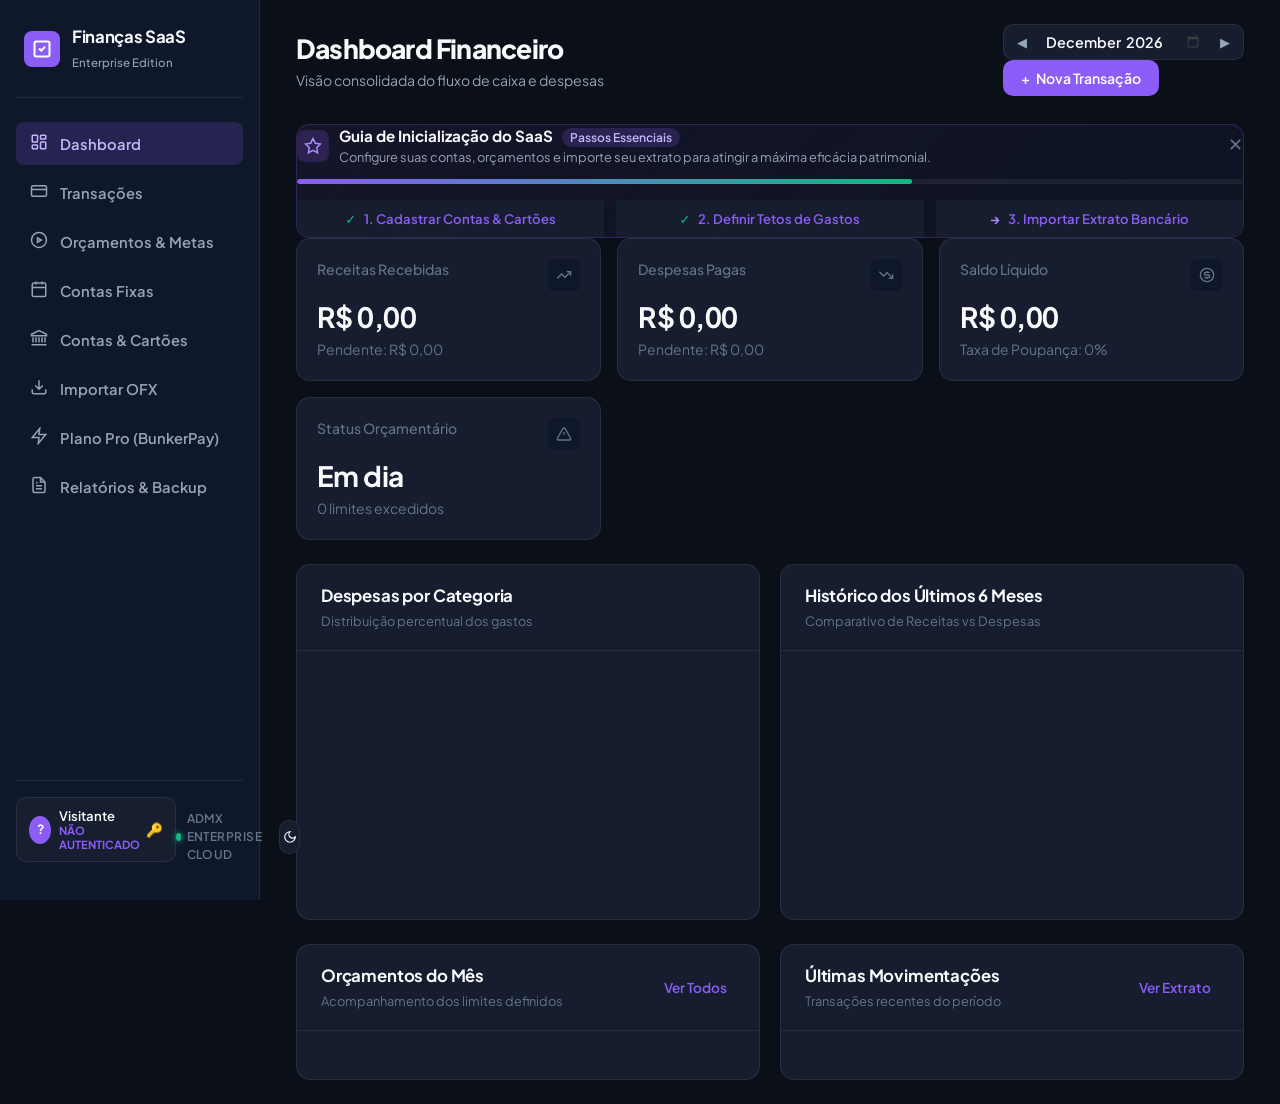
==== commit 8ba4b9e9: "docs: master UI/UX orchestration playbook and refined profile badge" ====
--- a/static/index.html
+++ b/static/index.html
@@ -71,7 +71,7 @@
       </nav>
 
       <div class="sidebar-footer">
-        <div class="user-profile-badge" id="user-badge" style="display: flex; align-items: center; justify-content: space-between; width: 100%; margin-bottom: 12px; padding: 8px 10px; background: var(--bg-card); border-radius: var(--radius-sm); border: 1px solid var(--border-color);">
+        <div class="user-profile-badge" id="user-badge" style="display: flex; align-items: center; justify-content: space-between; width: 100%; margin-bottom: 14px; padding: 10px 12px; background: rgba(255, 255, 255, 0.03); border-radius: 10px; border: 1px solid var(--border-color); transition: background var(--transition-fast);">
           <div style="display: flex; align-items: center; gap: 8px; overflow: hidden;">
             <div style="width: 28px; height: 28px; border-radius: 50%; background: var(--accent-primary); display: flex; align-items: center; justify-content: center; font-size: 0.8rem; font-weight: 700; color: #fff;" id="user-avatar">
               U
--- a/static/styles.css
+++ b/static/styles.css
@@ -102,7 +102,7 @@
 
 /* Focus Ring Elegante e Acessível */
 :focus-visible {
-  outline: 2px solid var(--accent-primary);
+  outline: 2px solid #8b5cf6;
   outline-offset: 2px;
 }
 
@@ -206,9 +206,10 @@
 }
 
 .nav-item.active {
-  background-color: rgba(139, 92, 246, 0.15);
-  color: #a78bfa;
-  font-weight: 700;
+  background: rgba(139, 92, 246, 0.18) !important;
+  color: #c4b5fd !important;
+  font-weight: 600;
+  border-radius: 8px;
 }
 
 .nav-icon {
@@ -433,9 +434,9 @@
   margin-bottom: 0;
 }
 
-.income-card .metric-value { color: var(--accent-success); }
-.expense-card .metric-value { color: var(--accent-danger); }
-.balance-card .metric-value { color: var(--accent-primary); }
+.income-card .metric-value { color: var(--text-primary); }
+.expense-card .metric-value { color: var(--text-primary); }
+.balance-card .metric-value { color: var(--text-primary); }
 
 .metric-footer {
   margin-top: 8px;
@@ -690,7 +691,7 @@
 
 .badge-today {
   background: rgba(59, 130, 246, 0.15);
-  color: var(--accent-primary);
+  color: #8b5cf6;
 }
 
 /* Goals Grid */
@@ -803,7 +804,7 @@
 
 /* Buttons */
 .btn-primary {
-  background-color: var(--accent-primary);
+  background-color: #8b5cf6;
   color: #ffffff;
   border: none;
   padding: 9px 18px;
@@ -819,7 +820,7 @@
 }
 
 .btn-primary:hover {
-  background-color: var(--accent-primary-hover);
+  background-color: #7c3aed;
   transform: translateY(-1px);
 }
 
@@ -844,7 +845,7 @@
 .btn-ghost {
   background: transparent;
   border: none;
-  color: var(--accent-primary);
+  color: #8b5cf6;
   font-family: inherit;
   font-size: 0.85rem;
   font-weight: 600;
@@ -982,7 +983,7 @@
 }
 
 .form-input:focus, .form-select:focus, select:focus {
-  border-color: var(--accent-primary);
+  border-color: #8b5cf6;
   box-shadow: 0 0 0 3px rgba(59, 130, 246, 0.2);
 }
 
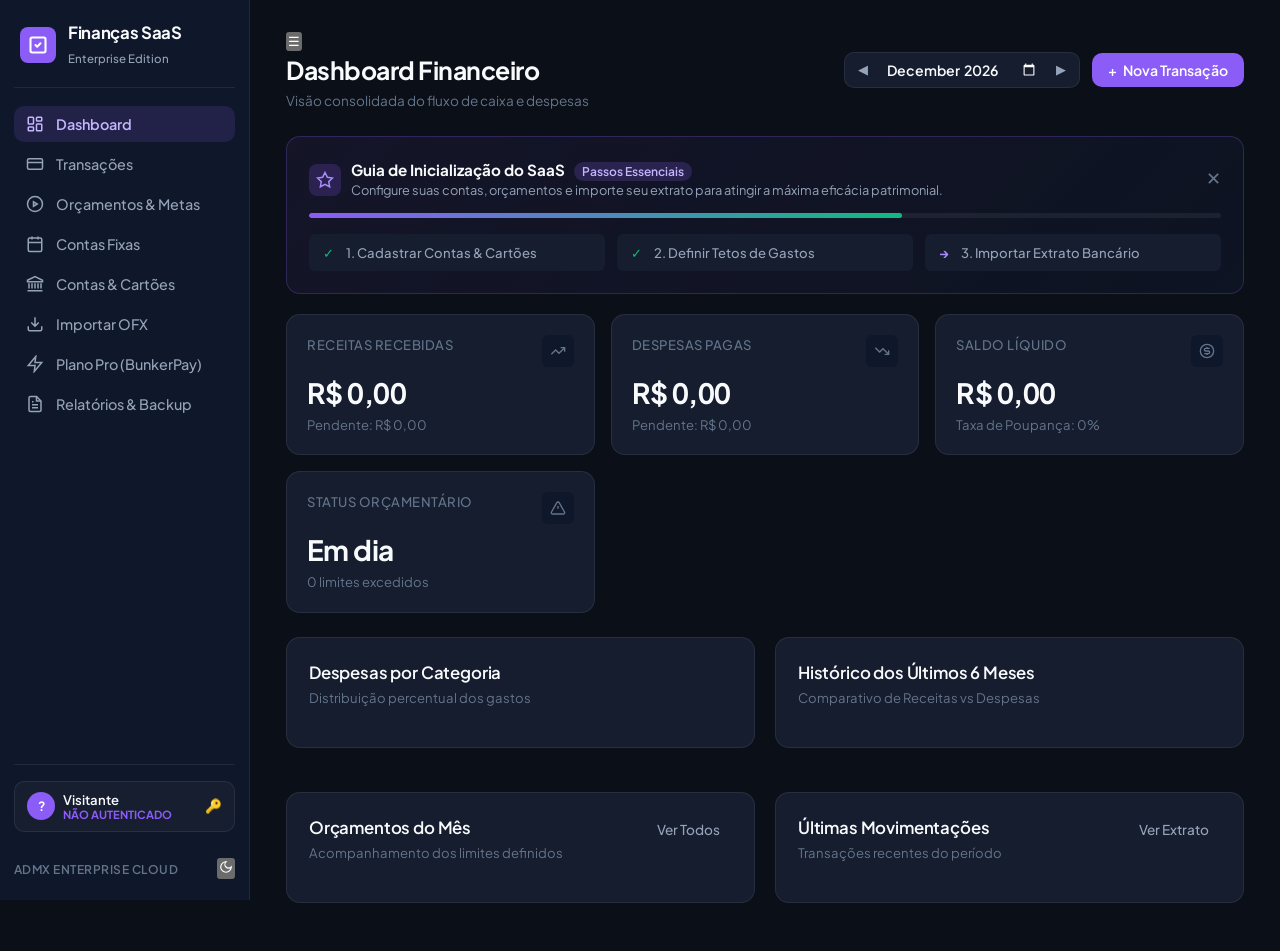
==== commit 9bc76fc4: "refactor(ui): complete clean rebuild of frontend styles and structure based on wacrm and impeccable " ====
--- a/static/index.html
+++ b/static/index.html
@@ -697,7 +697,7 @@
   </div>
 
       <!-- ABA: CONTAS E CARTÕES -->
-      <section class="tab-content" id="tab-accounts-cards" style="display:none;">
+      <section class="tab-pane" id="pane-accounts-cards" style="display:none;">
         <div class="content-header-row">
           <div>
             <h2>Contas Bancárias & Cartões de Crédito</h2>
@@ -730,7 +730,7 @@
       </section>
 
       <!-- ABA: PAINEL ADMIN DO SAAS -->
-      <section class="tab-content" id="tab-saas-admin" style="display:none;">
+      <section class="tab-pane" id="pane-saas-admin" style="display:none;">
         <div class="content-header-row">
           <div>
             <h2>Painel Administrativo do SaaS</h2>
@@ -810,7 +810,7 @@
       </section>
 
       <!-- ABA: IMPORTADOR OFX -->
-      <section class="tab-content" id="tab-import-ofx" style="display:none;">
+      <section class="tab-pane" id="pane-import-ofx" style="display:none;">
         <div class="content-header-row">
           <div>
             <h2>Importação de Extrato Bancário (.OFX)</h2>
@@ -833,7 +833,7 @@
       </section>
 
       <!-- ABA: BUNKERPAY ASSINATURA -->
-      <section class="tab-content" id="tab-bunkerpay-sub" style="display:none;">
+      <section class="tab-pane" id="pane-bunkerpay-sub" style="display:none;">
         <div class="content-header-row">
           <div>
             <h2>Plano Pro com BunkerPay</h2>
--- a/static/styles.css
+++ b/static/styles.css
@@ -1,5 +1,6 @@
 /* ==========================================================================
-   WACRM / WCloudAPI Design System - Ultra-Refined Fintech Dashboard
+   Finanças SaaS — Clean Architecture & Design System (wcloudapi / wacrm base)
+   Pure minimal design: crisp lines, zero visual noise, perfect contrast.
    ========================================================================== */
 
 :root,
@@ -8,7 +9,7 @@
   --bg-primary: #0b0f17;
   --bg-secondary: #0f172a;
   --bg-card: #151d2e;
-  --bg-card-hover: #1c273d;
+  --bg-card-hover: #1b263b;
   --bg-input: #0b0f17;
   --border-color: rgba(255, 255, 255, 0.08);
   --border-light: rgba(255, 255, 255, 0.14);
@@ -17,20 +18,16 @@
   --text-secondary: #94a3b8;
   --text-muted: #64748b;
 
-  /* Violet Brand Accent (igual ao print do CRM WhatsApp) */
   --accent-primary: #8b5cf6;
   --accent-primary-hover: #7c3aed;
+  --accent-primary-soft: rgba(139, 92, 246, 0.15);
+  
   --accent-success: #10b981;
   --accent-success-bg: rgba(16, 185, 129, 0.12);
   --accent-danger: #ef4444;
   --accent-danger-bg: rgba(239, 68, 68, 0.12);
   --accent-warning: #f59e0b;
   --accent-warning-bg: rgba(245, 158, 11, 0.12);
-  --accent-info: #06b6d4;
-
-  --shadow-sm: 0 1px 2px 0 rgba(0, 0, 0, 0.5);
-  --shadow-md: 0 4px 12px -2px rgba(0, 0, 0, 0.6);
-  --shadow-card: none;
 
   --radius-sm: 6px;
   --radius-md: 10px;
@@ -38,75 +35,37 @@
   --radius-full: 9999px;
 
   --font-main: 'Plus Jakarta Sans', system-ui, -apple-system, sans-serif;
-  --font-mono: 'JetBrains Mono', ui-monospace, monospace;
-  --transition-fast: 0.15s cubic-bezier(0.16, 1, 0.3, 1);
-  --transition-normal: 0.2s cubic-bezier(0.16, 1, 0.3, 1);
+  --font-mono: 'JetBrains Mono', monospace;
+  --transition: 0.18s cubic-bezier(0.16, 1, 0.3, 1);
 }
 
 [data-theme="light"] {
   color-scheme: light;
   --bg-primary: #f8fafc;
   --bg-secondary: #ffffff;
-  --bg-card: rgba(255, 255, 255, 0.85);
+  --bg-card: #ffffff;
   --bg-card-hover: #f1f5f9;
   --bg-input: #ffffff;
-  --border-color: rgba(148, 163, 184, 0.25);
-  --border-light: rgba(148, 163, 184, 0.4);
+  --border-color: rgba(0, 0, 0, 0.08);
+  --border-light: rgba(0, 0, 0, 0.14);
 
   --text-primary: #0f172a;
   --text-secondary: #475569;
   --text-muted: #64748b;
 
-  --accent-primary: #059669;
-  --accent-primary-hover: #047857;
+  --accent-primary: #7c3aed;
+  --accent-primary-hover: #6d28d9;
+  --accent-primary-soft: rgba(124, 58, 237, 0.1);
+
   --accent-success: #059669;
   --accent-success-bg: rgba(5, 150, 105, 0.1);
-  --accent-danger: #e11d48;
-  --accent-danger-bg: rgba(225, 29, 72, 0.1);
+  --accent-danger: #dc2626;
+  --accent-danger-bg: rgba(220, 38, 38, 0.1);
   --accent-warning: #d97706;
   --accent-warning-bg: rgba(217, 119, 6, 0.1);
-
-  --shadow-sm: 0 1px 3px rgba(0, 0, 0, 0.05);
-  --shadow-md: 0 4px 10px rgba(0, 0, 0, 0.06);
-  --shadow-lg: 0 12px 24px rgba(0, 0, 0, 0.08);
-  --shadow-card: 0 4px 20px rgba(0, 0, 0, 0.05);
-}
-
-/* Tipografia tabular para valores monetários (sem jitter de layout) */
-.tabular-nums, .tx-amount, .stat-value, .currency {
-  font-variant-numeric: tabular-nums;
-  letter-spacing: -0.02em;
-}
-
-/* Estilo do Caret e Seleção de Texto */
-::selection {
-  background-color: rgba(16, 185, 129, 0.3);
-  color: #f8fafc;
-}
-
-/* Scrollbar com design do sistema */
-::-webkit-scrollbar {
-  width: 6px;
-  height: 6px;
-}
-::-webkit-scrollbar-track {
-  background: transparent;
-}
-::-webkit-scrollbar-thumb {
-  background: var(--border-light);
-  border-radius: var(--radius-full);
-}
-::-webkit-scrollbar-thumb:hover {
-  background: var(--text-muted);
-}
-
-/* Focus Ring Elegante e Acessível */
-:focus-visible {
-  outline: 2px solid #8b5cf6;
-  outline-offset: 2px;
-}
-
-/* Base Reset */
+}
+
+/* Reset Base */
 *, *::before, *::after {
   box-sizing: border-box;
   margin: 0;
@@ -122,20 +81,38 @@
   min-height: 100vh;
 }
 
-/* App Layout Grid */
+.tabular-nums {
+  font-variant-numeric: tabular-nums;
+  letter-spacing: -0.02em;
+}
+
+/* Scrollbar Sutil */
+::-webkit-scrollbar {
+  width: 5px;
+  height: 5px;
+}
+::-webkit-scrollbar-track {
+  background: transparent;
+}
+::-webkit-scrollbar-thumb {
+  background: var(--border-color);
+  border-radius: var(--radius-full);
+}
+
+/* Layout SPA */
 .app-layout {
   display: flex;
   min-height: 100vh;
 }
 
-/* Sidebar */
+/* Sidebar Estilo WACRM */
 .sidebar {
-  width: 260px;
+  width: 250px;
   background-color: var(--bg-secondary);
   border-right: 1px solid var(--border-color);
   display: flex;
   flex-direction: column;
-  padding: 24px 16px;
+  padding: 20px 14px;
   position: sticky;
   top: 0;
   height: 100vh;
@@ -146,30 +123,30 @@
   display: flex;
   align-items: center;
   gap: 12px;
-  padding: 0 8px 24px 8px;
+  padding: 0 6px 18px;
   border-bottom: 1px solid var(--border-color);
 }
 
 .brand-icon {
-  font-size: 1.8rem;
-  background: var(--bg-card);
-  border: 1px solid var(--border-color);
-  width: 44px;
-  height: 44px;
+  background: var(--accent-primary);
+  border-radius: 8px;
+  width: 36px;
+  height: 36px;
   display: flex;
   align-items: center;
   justify-content: center;
-  border-radius: var(--radius-md);
+  color: #fff;
+  flex-shrink: 0;
 }
 
 .brand-text h2 {
-  font-size: 1.15rem;
+  font-size: 1.05rem;
   font-weight: 700;
   letter-spacing: -0.02em;
 }
 
 .brand-text span {
-  font-size: 0.75rem;
+  font-size: 0.72rem;
   color: var(--text-muted);
   font-weight: 500;
 }
@@ -177,8 +154,8 @@
 .sidebar-nav {
   display: flex;
   flex-direction: column;
-  gap: 6px;
-  margin-top: 24px;
+  gap: 4px;
+  margin-top: 18px;
   flex: 1;
 }
 
@@ -186,18 +163,17 @@
   display: flex;
   align-items: center;
   gap: 12px;
-  padding: 10px 14px;
+  padding: 9px 12px;
   background: transparent;
   border: none;
   color: var(--text-secondary);
   font-family: inherit;
-  font-size: 0.92rem;
-  font-weight: 600;
+  font-size: 0.9rem;
+  font-weight: 500;
   border-radius: var(--radius-md);
   cursor: pointer;
-  transition: all var(--transition-fast);
+  transition: all var(--transition);
   text-align: left;
-  position: relative;
 }
 
 .nav-item:hover {
@@ -206,14 +182,16 @@
 }
 
 .nav-item.active {
-  background: rgba(139, 92, 246, 0.18) !important;
-  color: #c4b5fd !important;
+  background-color: var(--accent-primary-soft);
+  color: #c4b5fd;
   font-weight: 600;
-  border-radius: 8px;
 }
 
 .nav-icon {
-  font-size: 1.15rem;
+  display: flex;
+  align-items: center;
+  justify-content: center;
+  color: inherit;
 }
 
 .badge-counter {
@@ -222,105 +200,64 @@
   color: #fff;
   font-size: 0.7rem;
   font-weight: 700;
-  padding: 2px 6px;
+  padding: 1px 6px;
   border-radius: var(--radius-full);
 }
 
 .sidebar-footer {
   display: flex;
-  align-items: center;
-  justify-content: space-between;
+  flex-direction: column;
+  gap: 10px;
   padding-top: 16px;
   border-top: 1px solid var(--border-color);
 }
 
-.quick-stats-pill {
-  display: flex;
-  align-items: center;
-  gap: 6px;
-  font-size: 0.78rem;
-  color: var(--text-muted);
-}
-
-.pill-dot {
-  width: 8px;
-  height: 8px;
-  background-color: var(--accent-success);
-  border-radius: 50%;
-  box-shadow: 0 0 6px var(--accent-success);
-}
-
-.btn-theme-toggle {
-  background: var(--bg-card);
+.user-profile-badge {
+  display: flex;
+  align-items: center;
+  justify-content: space-between;
+  width: 100%;
+  padding: 8px 10px;
+  background: rgba(255, 255, 255, 0.03);
+  border-radius: var(--radius-md);
   border: 1px solid var(--border-color);
-  color: var(--text-primary);
-  width: 34px;
-  height: 34px;
-  border-radius: var(--radius-md);
-  display: flex;
-  align-items: center;
-  justify-content: center;
-  cursor: pointer;
-  transition: all var(--transition-fast);
-}
-
-.btn-theme-toggle:hover {
-  border-color: var(--border-light);
-  background-color: var(--bg-card-hover);
-}
-
-/* Main Content Area */
+}
+
+/* Conteúdo Principal */
 .main-content {
   flex: 1;
-  padding: 24px 36px;
-  max-width: 1400px;
-  overflow-x: hidden;
-}
-
-/* Top Header */
+  padding: 28px 36px;
+  max-width: 1380px;
+  margin: 0 auto;
+  width: 100%;
+}
+
 .top-header {
   display: flex;
   align-items: center;
   justify-content: space-between;
-  margin-bottom: 28px;
+  margin-bottom: 24px;
   flex-wrap: wrap;
   gap: 16px;
 }
 
-.mobile-toggle {
-  display: none;
-  background: var(--bg-card);
-  border: 1px solid var(--border-color);
-  color: var(--text-primary);
-  font-size: 1.25rem;
-  padding: 6px 12px;
-  border-radius: var(--radius-sm);
-  cursor: pointer;
-}
-
 .page-title {
-  font-size: 1.65rem;
-  font-weight: 800;
-  letter-spacing: -0.03em;
+  font-size: 1.55rem;
+  font-weight: 700;
+  letter-spacing: -0.02em;
 }
 
 .page-subtitle {
-  font-size: 0.88rem;
-  color: var(--text-secondary);
+  font-size: 0.85rem;
+  color: var(--text-muted);
   margin-top: 2px;
 }
 
-
-
-
-
-
-
-
-
-
-
-
+.header-actions {
+  display: flex;
+  align-items: center;
+  gap: 12px;
+}
 
 .month-selector-wrapper {
   display: flex;
@@ -339,7 +276,7 @@
   padding: 6px 10px;
   cursor: pointer;
   border-radius: var(--radius-sm);
-  transition: background var(--transition-fast);
+  transition: all var(--transition);
 }
 
 .btn-month-nav:hover {
@@ -352,7 +289,7 @@
   border: none;
   color: var(--text-primary);
   font-family: inherit;
-  font-size: 0.9rem;
+  font-size: 0.88rem;
   font-weight: 600;
   padding: 4px 8px;
   outline: none;
@@ -360,24 +297,46 @@
 }
 
 /* Tab Panes */
-.tab-pane {
+.tab-pane, .tab-content {
   display: none;
-  animation: fadeIn 0.2s ease-in-out;
-}
-
-.tab-pane.active {
+}
+.tab-pane.active, .tab-content.active {
   display: block;
 }
 
-@keyframes fadeIn {
-  from { opacity: 0; transform: translateY(4px); }
-  to { opacity: 1; transform: translateY(0); }
-}
-
-/* Metric Cards - wacrm-local standard */
+/* Cards & Superfícies */
+.card {
+  background: var(--bg-card);
+  border: 1px solid var(--border-color);
+  border-radius: var(--radius-lg);
+  padding: 22px;
+  margin-bottom: 20px;
+  position: relative;
+}
+
+.card-header {
+  display: flex;
+  justify-content: space-between;
+  align-items: flex-start;
+  margin-bottom: 16px;
+}
+
+.card-header h3 {
+  font-size: 1.05rem;
+  font-weight: 600;
+  letter-spacing: -0.01em;
+}
+
+.card-subtitle {
+  font-size: 0.82rem;
+  color: var(--text-muted);
+  margin-top: 2px;
+}
+
+/* Métricas Dashboard (Estilo WACRM puro) */
 .metrics-grid {
   display: grid;
-  grid-template-columns: repeat(auto-fit, minmax(240px, 1fr));
+  grid-template-columns: repeat(auto-fit, minmax(230px, 1fr));
   gap: 16px;
   margin-bottom: 24px;
 }
@@ -387,8 +346,7 @@
   border: 1px solid var(--border-color);
   border-radius: var(--radius-lg);
   padding: 20px;
-  position: relative;
-  transition: border-color var(--transition-fast);
+  transition: border-color var(--transition);
 }
 
 .metric-card:hover {
@@ -399,15 +357,14 @@
   display: flex;
   justify-content: space-between;
   align-items: flex-start;
-  margin-bottom: 0;
 }
 
 .metric-title {
-  font-size: 0.875rem;
+  font-size: 0.82rem;
   font-weight: 500;
   color: var(--text-muted);
-  text-transform: none;
-  letter-spacing: normal;
+  text-transform: uppercase;
+  letter-spacing: 0.04em;
 }
 
 .metric-icon-bg {
@@ -419,8 +376,6 @@
   display: flex;
   align-items: center;
   justify-content: center;
-  font-size: 1rem;
-  padding: 0;
 }
 
 .metric-value {
@@ -430,24 +385,16 @@
   line-height: 1;
   font-variant-numeric: tabular-nums;
   letter-spacing: -0.02em;
-  color: var(--text-primary);
-  margin-bottom: 0;
-}
-
-.income-card .metric-value { color: var(--text-primary); }
-.expense-card .metric-value { color: var(--text-primary); }
-.balance-card .metric-value { color: var(--text-primary); }
+  color: #f8fafc;
+}
 
 .metric-footer {
   margin-top: 8px;
-  font-size: 0.875rem;
-  font-weight: 400;
-  color: var(--text-muted);
-}
-
-.text-muted { color: var(--text-muted); }
-
-/* Dashboard Grids */
+  font-size: 0.82rem;
+  color: var(--text-muted);
+}
+
+/* Gráficos Dashboard */
 .dashboard-grid {
   display: grid;
   grid-template-columns: 1fr 1fr;
@@ -461,72 +408,21 @@
   gap: 20px;
 }
 
-.grid-2-col {
-  display: grid;
-  grid-template-columns: 1fr 1fr;
-  gap: 20px;
-}
-
-/* Generic Cards */
-.card {
-  background: var(--bg-card);
-  border: 1px solid var(--border-color);
-  border-radius: var(--radius-lg);
-  box-shadow: var(--shadow-card);
-  overflow: hidden;
-}
-
-.card-header {
-  padding: 18px 24px;
-  border-bottom: 1px solid var(--border-color);
-  display: flex;
-  justify-content: space-between;
-  align-items: center;
-}
-
-.card-header-title h3 {
-  font-size: 1.05rem;
-  font-weight: 700;
-  letter-spacing: -0.01em;
-}
-
-.card-subtitle {
-  font-size: 0.8rem;
-  color: var(--text-muted);
-}
-
-.card-body {
-  padding: 24px;
-}
-
-.card-body.no-padding {
-  padding: 0;
-}
-
-/* Donut Chart and Legend */
 .donut-chart-container {
   display: flex;
   align-items: center;
   gap: 24px;
-  min-height: 220px;
 }
 
 .svg-chart-wrapper {
-  flex: 0 0 200px;
-  height: 200px;
-  display: flex;
-  align-items: center;
-  justify-content: center;
+  flex-shrink: 0;
 }
 
 .category-legend {
   flex: 1;
   display: flex;
   flex-direction: column;
-  gap: 10px;
-  max-height: 220px;
-  overflow-y: auto;
-  padding-right: 6px;
+  gap: 8px;
 }
 
 .legend-item {
@@ -536,142 +432,40 @@
   font-size: 0.85rem;
 }
 
-.legend-color-dot {
-  width: 10px;
-  height: 10px;
-  border-radius: 50%;
-  display: inline-block;
-  margin-right: 8px;
-}
-
-.legend-name {
-  color: var(--text-secondary);
-  display: flex;
-  align-items: center;
-}
-
-.legend-value {
-  font-weight: 700;
-  color: var(--text-primary);
-}
-
-/* History Bar Chart */
-.bar-chart-wrapper {
-  width: 100%;
-  height: 220px;
-}
-
-/* Budget & Recent Lists */
-.budgets-mini-list, .budgets-full-list {
-  display: flex;
-  flex-direction: column;
-  gap: 16px;
-}
-
-.budget-item {
-  display: flex;
-  flex-direction: column;
-  gap: 6px;
-}
-
-.budget-item-header {
-  display: flex;
-  justify-content: space-between;
-  font-size: 0.88rem;
-  font-weight: 600;
-}
-
-.progress-bar-bg {
-  width: 100%;
-  height: 8px;
-  background-color: var(--bg-secondary);
-  border-radius: var(--radius-full);
-  overflow: hidden;
-}
-
-.progress-bar-fill {
-  height: 100%;
-  border-radius: var(--radius-full);
-  transition: width 0.4s ease;
-}
-
-.progress-fill-success { background-color: var(--accent-success); }
-.progress-fill-warning { background-color: var(--accent-warning); }
-.progress-fill-danger { background-color: var(--accent-danger); }
-
-/* Recent Transactions Mini List */
-.recent-tx-list {
-  display: flex;
-  flex-direction: column;
-  gap: 10px;
-}
-
-.mini-tx-row {
-  display: flex;
-  align-items: center;
-  justify-content: space-between;
-  padding: 8px 12px;
-  background: var(--bg-secondary);
-  border-radius: var(--radius-md);
-  font-size: 0.88rem;
-}
-
-.mini-tx-info {
-  display: flex;
-  align-items: center;
-  gap: 10px;
-}
-
-.mini-tx-icon {
-  font-size: 1.1rem;
-}
-
-/* Tables */
-.table-responsive {
-  width: 100%;
-  overflow-x: auto;
-}
-
+/* Tabelas */
 .data-table {
   width: 100%;
   border-collapse: collapse;
+}
+
+.data-table th {
+  padding: 12px 14px;
   text-align: left;
+  font-size: 0.78rem;
+  font-weight: 600;
+  text-transform: uppercase;
+  letter-spacing: 0.05em;
+  color: var(--text-muted);
+  border-bottom: 1px solid var(--border-color);
+}
+
+.data-table td {
+  padding: 12px 14px;
   font-size: 0.88rem;
-}
-
-.data-table th {
-  background-color: var(--bg-secondary);
-  color: var(--text-secondary);
+  border-bottom: 1px solid var(--border-color);
+}
+
+.data-table tr:hover td {
+  background: rgba(255, 255, 255, 0.015);
+}
+
+/* Badges */
+.badge {
+  display: inline-block;
+  padding: 2px 8px;
+  border-radius: var(--radius-sm);
+  font-size: 0.75rem;
   font-weight: 600;
-  padding: 14px 18px;
-  border-bottom: 1px solid var(--border-color);
-  text-transform: uppercase;
-  font-size: 0.75rem;
-  letter-spacing: 0.04em;
-}
-
-.data-table td {
-  padding: 14px 18px;
-  border-bottom: 1px solid var(--border-color);
-  color: var(--text-primary);
-}
-
-.data-table tr:hover td {
-  background-color: var(--bg-card-hover);
-}
-
-.text-right { text-align: right; }
-.text-center { text-align: center; }
-
-/* Status Badges */
-.badge {
-  display: inline-flex;
-  align-items: center;
-  gap: 4px;
-  padding: 4px 8px;
-  border-radius: var(--radius-full);
-  font-size: 0.75rem;
-  font-weight: 700;
 }
 
 .badge-paid {
@@ -684,130 +478,12 @@
   color: var(--accent-warning);
 }
 
-.badge-overdue {
-  background: var(--accent-danger-bg);
-  color: var(--accent-danger);
-}
-
-.badge-today {
-  background: rgba(59, 130, 246, 0.15);
-  color: #8b5cf6;
-}
-
-/* Goals Grid */
-.goals-grid {
-  display: grid;
-  grid-template-columns: repeat(auto-fit, minmax(280px, 1fr));
-  gap: 16px;
-}
-
-.goal-card {
-  background: var(--bg-secondary);
-  border: 1px solid var(--border-color);
-  border-radius: var(--radius-md);
-  padding: 18px;
-  display: flex;
-  flex-direction: column;
-  gap: 12px;
-}
-
-.goal-card-header {
-  display: flex;
-  justify-content: space-between;
-  align-items: center;
-}
-
-.goal-title-wrapper {
-  display: flex;
-  align-items: center;
-  gap: 10px;
-}
-
-.goal-icon {
-  font-size: 1.4rem;
-}
-
-.goal-title {
-  font-weight: 700;
-  font-size: 0.95rem;
-}
-
-/* Action Tiles & Import Dropzone */
-.action-tiles-grid {
-  display: flex;
-  flex-direction: column;
-  gap: 16px;
-}
-
-.action-tile {
-  display: flex;
-  align-items: center;
-  gap: 16px;
-  padding: 16px;
-  background: var(--bg-secondary);
-  border: 1px solid var(--border-color);
-  border-radius: var(--radius-md);
-}
-
-.tile-icon {
-  font-size: 1.75rem;
-}
-
-.tile-info {
-  flex: 1;
-}
-
-.tile-info h4 {
-  font-size: 0.95rem;
-  font-weight: 700;
-}
-
-.tile-info p {
-  font-size: 0.8rem;
-  color: var(--text-secondary);
-}
-
-.import-dropzone {
-  border: 2px dashed var(--border-light);
-  border-radius: var(--radius-lg);
-  padding: 36px 20px;
-  text-align: center;
-  background: var(--bg-secondary);
-  display: flex;
-  flex-direction: column;
-  align-items: center;
-  gap: 12px;
-}
-
-.dropzone-icon {
-  font-size: 2.5rem;
-}
-
-.danger-zone-box {
-  background: var(--accent-danger-bg);
-  border: 1px solid var(--accent-danger);
-  border-radius: var(--radius-md);
-  padding: 16px;
-}
-
-.danger-zone-box h4 {
-  color: var(--accent-danger);
-  font-weight: 700;
-  font-size: 0.95rem;
-}
-
-.danger-zone-box p {
-  color: var(--text-secondary);
-  font-size: 0.82rem;
-  margin: 4px 0 12px 0;
-}
-
-/* Buttons */
+/* Botões */
 .btn-primary {
-  background-color: #8b5cf6;
+  background-color: var(--accent-primary);
   color: #ffffff;
   border: none;
-  padding: 9px 18px;
+  padding: 8px 16px;
   font-family: inherit;
   font-size: 0.88rem;
   font-weight: 600;
@@ -816,25 +492,24 @@
   display: inline-flex;
   align-items: center;
   gap: 6px;
-  transition: background-color var(--transition-fast), transform var(--transition-fast);
+  transition: all var(--transition);
 }
 
 .btn-primary:hover {
-  background-color: #7c3aed;
-  transform: translateY(-1px);
+  background-color: var(--accent-primary-hover);
 }
 
 .btn-secondary {
   background-color: var(--bg-card);
   color: var(--text-primary);
   border: 1px solid var(--border-color);
-  padding: 8px 16px;
+  padding: 8px 14px;
   font-family: inherit;
   font-size: 0.85rem;
-  font-weight: 600;
+  font-weight: 500;
   border-radius: var(--radius-md);
   cursor: pointer;
-  transition: all var(--transition-fast);
+  transition: all var(--transition);
 }
 
 .btn-secondary:hover {
@@ -845,176 +520,64 @@
 .btn-ghost {
   background: transparent;
   border: none;
-  color: #8b5cf6;
+  color: var(--text-secondary);
+  padding: 6px 12px;
   font-family: inherit;
   font-size: 0.85rem;
-  font-weight: 600;
-  cursor: pointer;
-  padding: 4px 8px;
+  font-weight: 500;
+  border-radius: var(--radius-sm);
+  cursor: pointer;
+  transition: all var(--transition);
+  display: inline-flex;
+  align-items: center;
+  gap: 6px;
 }
 
 .btn-ghost:hover {
-  text-decoration: underline;
-}
-
-.btn-action-icon {
-  background: transparent;
-  border: none;
-  cursor: pointer;
-  padding: 6px;
-  border-radius: var(--radius-sm);
-  color: var(--text-muted);
-  transition: color var(--transition-fast);
-}
-
-.btn-action-icon:hover {
-  color: var(--text-primary);
-}
-
-.btn-action-icon.delete:hover {
-  color: var(--accent-danger);
+  background: var(--bg-card-hover);
+  color: var(--text-primary);
 }
 
 .btn-danger-outline {
   background: transparent;
   border: 1px solid var(--accent-danger);
   color: var(--accent-danger);
-  padding: 8px 16px;
-  border-radius: var(--radius-md);
+  padding: 6px 12px;
   font-family: inherit;
-  font-size: 0.85rem;
+  font-size: 0.82rem;
   font-weight: 600;
-  cursor: pointer;
-  transition: all var(--transition-fast);
+  border-radius: var(--radius-sm);
+  cursor: pointer;
+  transition: all var(--transition);
 }
 
 .btn-danger-outline:hover {
-  background: var(--accent-danger);
-  color: #ffffff;
-}
-
-/* Forms & Inputs */
-.filter-bar {
-  display: flex;
-  justify-content: space-between;
-  align-items: center;
-  flex-wrap: wrap;
-  gap: 12px;
-}
-
-.search-box {
-  display: flex;
-  align-items: center;
-  background: var(--bg-secondary);
-  border: 1px solid var(--border-color);
-  border-radius: var(--radius-md);
-  padding: 0 12px;
-  flex: 1;
-  max-width: 400px;
-}
-
-.search-icon {
-  color: var(--text-muted);
-  font-size: 0.9rem;
-}
-
-.search-input {
-  border: none !important;
-  background: transparent !important;
-}
-
-.filter-controls {
-  display: flex;
-  align-items: center;
-  gap: 10px;
-  flex-wrap: wrap;
-}
-
-.form-group {
-  display: flex;
-  flex-direction: column;
-  gap: 6px;
-}
-
-.form-label {
-  font-size: 0.8rem;
-  font-weight: 600;
-  color: var(--text-secondary);
-}
-
-.form-input, .form-select {
-  background-color: var(--bg-input);
-  border: 1px solid var(--border-color);
-  color: var(--text-primary);
-  font-family: inherit;
-  font-size: 0.88rem;
-  padding: 9px 12px;
-  border-radius: var(--radius-md);
-  outline: none;
-  transition: border-color var(--transition-fast), background-color var(--transition-fast);
-}
-
-.form-select, select {
-  cursor: pointer;
-  appearance: none;
-  -webkit-appearance: none;
-  -moz-appearance: none;
-  background-image: url("data:image/svg+xml,%3Csvg xmlns='http://www.w3.org/2000/svg' width='16' height='16' viewBox='0 0 24 24' fill='none' stroke='%2394a3b8' stroke-width='2.5' stroke-linecap='round' stroke-linejoin='round'%3E%3Cpolyline points='6 9 12 15 18 9'%3E%3C/polyline%3E%3C/svg%3E");
-  background-repeat: no-repeat;
-  background-position: right 12px center;
-  background-size: 16px;
-  padding-right: 38px;
-  color: var(--text-primary);
-  background-color: var(--bg-input);
-}
-
-/* Explicit high-contrast rules for dropdown options */
-select option, .form-select option {
-  background-color: var(--bg-card) !important;
-  color: var(--text-primary) !important;
-  font-size: 0.9rem;
-  padding: 10px 12px;
-}
-
-select optgroup, .form-select optgroup {
-  background-color: var(--bg-secondary) !important;
-  color: var(--text-muted) !important;
-  font-weight: 700;
-}
-
-.form-input:focus, .form-select:focus, select:focus {
-  border-color: #8b5cf6;
-  box-shadow: 0 0 0 3px rgba(59, 130, 246, 0.2);
-}
-
-.form-input[type="date"]::-webkit-calendar-picker-indicator,
-.input-month-picker::-webkit-calendar-picker-indicator {
-  cursor: pointer;
-  filter: invert(0.8) brightness(1.2);
-}
-
-[data-theme="light"] .form-input[type="date"]::-webkit-calendar-picker-indicator,
-[data-theme="light"] .input-month-picker::-webkit-calendar-picker-indicator {
-  filter: none;
-}
-
-.form-row {
-  display: flex;
-  gap: 12px;
-}
-
-.col-6 { flex: 1; }
-.mt-3 { margin-top: 14px; }
-.mt-4 { margin-top: 18px; }
-
-/* Modals */
+  background: var(--accent-danger-bg);
+}
+
+.btn-action-icon {
+  background: transparent;
+  border: none;
+  color: var(--text-muted);
+  cursor: pointer;
+  padding: 5px;
+  border-radius: var(--radius-sm);
+  transition: color var(--transition);
+}
+
+.btn-action-icon:hover {
+  color: var(--text-primary);
+}
+
+.btn-action-icon.delete:hover {
+  color: var(--accent-danger);
+}
+
+/* Modais */
 .modal-overlay {
   position: fixed;
-  top: 0;
-  left: 0;
-  width: 100vw;
-  height: 100vh;
-  background-color: rgba(0, 0, 0, 0.65);
+  inset: 0;
+  background: rgba(0, 0, 0, 0.65);
   backdrop-filter: blur(4px);
   display: flex;
   align-items: center;
@@ -1029,114 +592,82 @@
   border-radius: var(--radius-lg);
   width: 100%;
   max-width: 520px;
-  box-shadow: var(--shadow-lg);
-  overflow: hidden;
-  animation: modalScale 0.2s ease;
+  padding: 24px;
+  box-shadow: 0 20px 40px rgba(0, 0, 0, 0.5);
 }
 
 .modal-card.modal-sm {
-  max-width: 400px;
-}
-
-@keyframes modalScale {
-  from { opacity: 0; transform: scale(0.96); }
-  to { opacity: 1; transform: scale(1); }
+  max-width: 440px;
 }
 
 .modal-header {
-  padding: 18px 24px;
-  border-bottom: 1px solid var(--border-color);
   display: flex;
   justify-content: space-between;
   align-items: center;
+  margin-bottom: 20px;
 }
 
 .modal-header h3 {
   font-size: 1.15rem;
-  font-weight: 700;
+  font-weight: 600;
 }
 
 .btn-close-modal {
   background: transparent;
   border: none;
   color: var(--text-muted);
-  font-size: 1.15rem;
-  cursor: pointer;
-}
-
-.modal-body {
-  padding: 24px;
-  max-height: 75vh;
-  overflow-y: auto;
-}
+  font-size: 1.1rem;
+  cursor: pointer;
+}
+
+.btn-close-modal:hover {
+  color: var(--text-primary);
+}
+
+/* Formulários */
+.form-group {
+  margin-bottom: 16px;
+}
+
+.form-label {
+  display: block;
+  font-size: 0.82rem;
+  font-weight: 500;
+  color: var(--text-secondary);
+  margin-bottom: 6px;
+}
+
+.form-input, .form-select {
+  width: 100%;
+  padding: 9px 12px;
+  background: var(--bg-input);
+  border: 1px solid var(--border-color);
+  border-radius: var(--radius-md);
+  color: var(--text-primary);
+  font-family: inherit;
+  font-size: 0.9rem;
+  outline: none;
+  transition: border-color var(--transition);
+}
+
+.form-input:focus, .form-select:focus {
+  border-color: var(--accent-primary);
+}
+
+.form-row {
+  display: flex;
+  gap: 12px;
+}
+.col-6 { flex: 1; }
 
 .modal-footer {
-  padding: 16px 24px;
-  background-color: var(--bg-secondary);
-  border-top: 1px solid var(--border-color);
   display: flex;
   justify-content: flex-end;
   gap: 10px;
-}
-
-/* Radio button toggle group */
-.tx-type-toggle-group {
-  display: flex;
-  background-color: var(--bg-input);
-  border: 1px solid var(--border-color);
-  border-radius: var(--radius-md);
-  padding: 4px;
-  gap: 4px;
-}
-
-.type-btn {
-  flex: 1;
-  text-align: center;
-  padding: 8px;
-  font-size: 0.88rem;
-  font-weight: 600;
-  color: var(--text-secondary);
-  border-radius: var(--radius-sm);
-  cursor: pointer;
-  transition: all var(--transition-fast);
-}
-
-.type-btn input {
-  display: none;
-}
-
-.type-btn.active {
-  background-color: var(--bg-card);
-  color: var(--text-primary);
-  box-shadow: var(--shadow-sm);
-}
-
-#type-btn-expense.active { color: var(--accent-danger); }
-#type-btn-income.active { color: var(--accent-success); }
-
-/* Empty States */
-.empty-state {
-  text-align: center;
-  padding: 48px 20px;
-}
-
-.empty-icon {
-  font-size: 3rem;
-  margin-bottom: 12px;
-}
-
-.empty-state h4 {
-  font-size: 1.1rem;
-  font-weight: 700;
-}
-
-.empty-state p {
-  color: var(--text-muted);
-  font-size: 0.88rem;
-  margin: 6px 0 18px 0;
-}
-
-/* Toasts */
+  margin-top: 24px;
+}
+
+/* Toast */
 .toast-container {
   position: fixed;
   bottom: 24px;
@@ -1152,26 +683,20 @@
   border: 1px solid var(--border-color);
   padding: 12px 18px;
   border-radius: var(--radius-md);
-  box-shadow: var(--shadow-lg);
+  box-shadow: 0 10px 25px rgba(0, 0, 0, 0.4);
   font-size: 0.88rem;
-  font-weight: 600;
+  font-weight: 500;
   display: flex;
   align-items: center;
   gap: 8px;
-  animation: slideInRight 0.25s ease;
-}
-
-.toast-success { border-left: 4px solid var(--accent-success); }
-.toast-error { border-left: 4px solid var(--accent-danger); }
-
-@keyframes slideInRight {
-  from { opacity: 0; transform: translateX(20px); }
-  to { opacity: 1; transform: translateX(0); }
-}
-
-/* Responsive Breakpoints */
+}
+
+.toast-success { border-left: 3px solid var(--accent-success); }
+.toast-error { border-left: 3px solid var(--accent-danger); }
+
+/* Responsividade */
 @media (max-width: 992px) {
-  .dashboard-grid, .dashboard-bottom-grid, .grid-2-col {
+  .dashboard-grid, .dashboard-bottom-grid {
     grid-template-columns: 1fr;
   }
 }
@@ -1180,41 +705,12 @@
   .sidebar {
     position: fixed;
     left: -260px;
-    transition: left var(--transition-normal);
+    transition: left var(--transition);
   }
   .sidebar.open {
     left: 0;
   }
-  .mobile-toggle {
-    display: inline-block;
-  }
   .main-content {
     padding: 16px;
   }
-  .donut-chart-container {
-    flex-direction: column;
-  }
-  .form-row {
-    flex-direction: column;
-  }
-}
-
-/* Print Styles */
-@media print {
-  .sidebar, .top-header, .header-actions, .filter-bar, .btn-primary, .btn-secondary, .btn-ghost, .btn-action-icon, .sidebar-footer {
-    display: none !important;
-  }
-  .main-content {
-    padding: 0;
-    max-width: 100%;
-  }
-  body {
-    background: #fff;
-    color: #000;
-  }
-  .card, .metric-card {
-    border: 1px solid #ccc;
-    box-shadow: none;
-    break-inside: avoid;
-  }
-}
+}
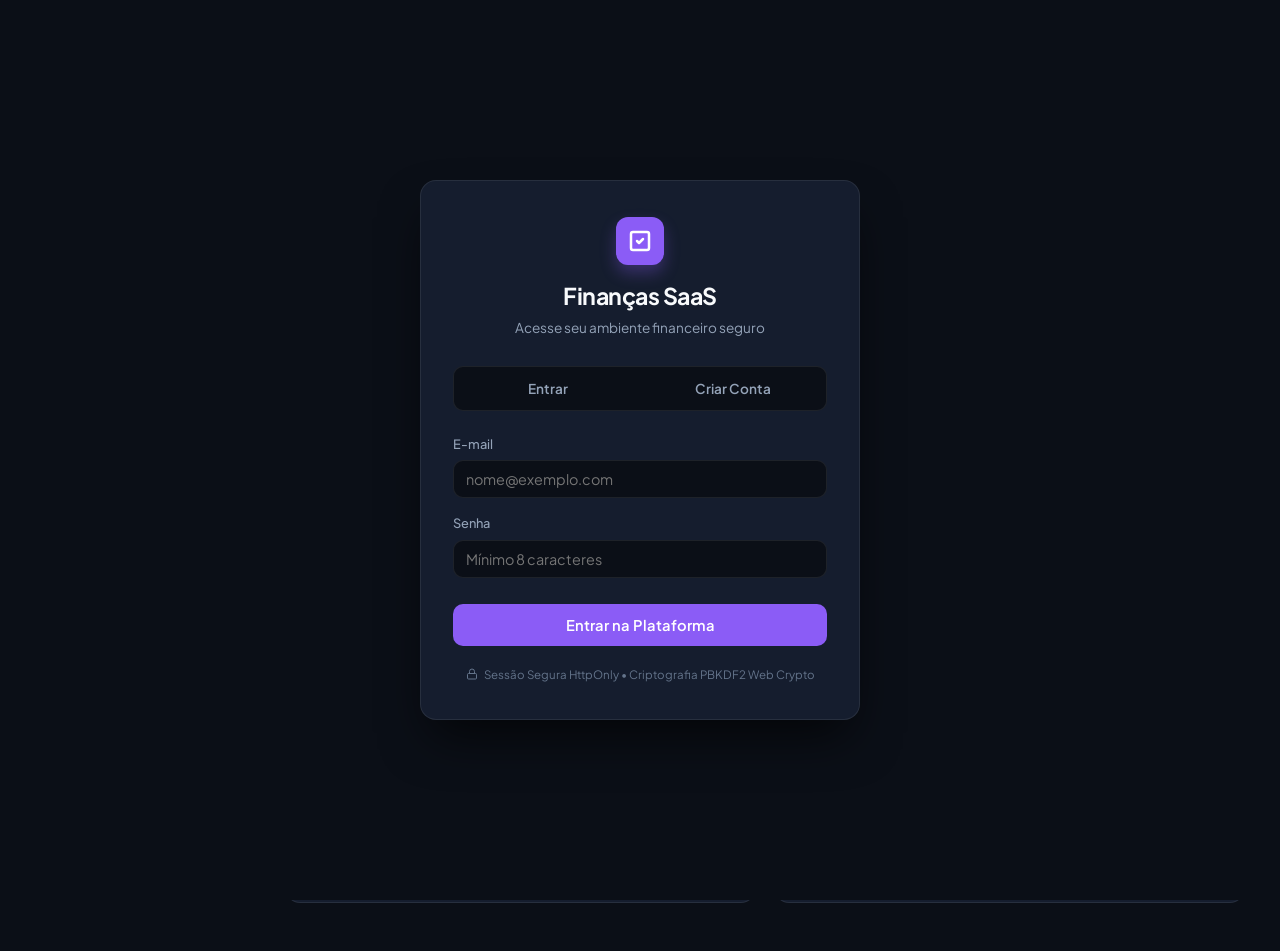
==== commit b2a62e4f: "feat(security): implement mandatory Zero-Trust Auth Gate (dedicated login/register screen)" ====
--- a/static/index.html
+++ b/static/index.html
@@ -11,9 +11,54 @@
   <link rel="preconnect" href="https://fonts.googleapis.com">
   <link rel="preconnect" href="https://fonts.gstatic.com" crossorigin>
   <link href="https://fonts.googleapis.com/css2?family=Plus+Jakarta+Sans:wght@400;500;600;700;800&display=swap" rel="stylesheet">
-  <link rel="stylesheet" href="styles.css">
+  <link rel="stylesheet" href="styles.css?v=1795321865">
 </head>
 <body>
+
+  <!-- TELA DEDICADA DE AUTENTICAÇÃO SEGURA (ZERO TRUST AUTH GATE) -->
+  <div id="auth-screen-gate" style="display: none; position: fixed; inset: 0; background: #0b0f17; z-index: 9999; align-items: center; justify-content: center; padding: 20px;">
+    <div style="width: 100%; max-width: 440px; background: #151d2e; border: 1px solid rgba(255, 255, 255, 0.08); border-radius: 16px; padding: 36px 32px; box-shadow: 0 25px 50px -12px rgba(0, 0, 0, 0.7);">
+      <div style="display: flex; flex-direction: column; align-items: center; text-align: center; margin-bottom: 28px;">
+        <div style="width: 48px; height: 48px; border-radius: 12px; background: #8b5cf6; display: flex; align-items: center; justify-content: center; color: #fff; margin-bottom: 14px; box-shadow: 0 8px 16px rgba(139, 92, 246, 0.3);">
+          <svg width="24" height="24" viewBox="0 0 24 24" fill="none" stroke="currentColor" stroke-width="2.5" stroke-linecap="round" stroke-linejoin="round"><rect width="18" height="18" x="3" y="3" rx="2"/><path d="m9 12 2 2 4-4"/></svg>
+        </div>
+        <h2 style="font-size: 1.45rem; font-weight: 700; color: #f8fafc; letter-spacing: -0.02em; margin-bottom: 4px;">Finanças SaaS</h2>
+        <p style="font-size: 0.85rem; color: #94a3b8;">Acesse seu ambiente financeiro seguro</p>
+      </div>
+
+      <div style="display: flex; gap: 6px; margin-bottom: 24px; background: #0b0f17; padding: 4px; border-radius: 10px; border: 1px solid rgba(255, 255, 255, 0.08);">
+        <button id="gate-tab-login" class="btn-ghost active" style="flex: 1; padding: 9px; font-weight: 600; font-size: 0.85rem; justify-content: center; border-radius: 8px;" onclick="switchGateAuthMode('login')">Entrar</button>
+        <button id="gate-tab-register" class="btn-ghost" style="flex: 1; padding: 9px; font-weight: 600; font-size: 0.85rem; justify-content: center; border-radius: 8px;" onclick="switchGateAuthMode('register')">Criar Conta</button>
+      </div>
+
+      <form id="form-gate-auth" onsubmit="handleGateAuthSubmit(event)">
+        <div class="form-group" id="gate-group-name" style="display: none;">
+          <label class="form-label" style="color: #94a3b8; font-size: 0.8rem; font-weight: 500;">Nome Completo</label>
+          <input type="text" id="gate-name" class="form-input" placeholder="Seu nome completo">
+        </div>
+
+        <div class="form-group">
+          <label class="form-label" style="color: #94a3b8; font-size: 0.8rem; font-weight: 500;">E-mail</label>
+          <input type="email" id="gate-email" class="form-input" placeholder="nome@exemplo.com" required autocomplete="email">
+        </div>
+
+        <div class="form-group">
+          <label class="form-label" style="color: #94a3b8; font-size: 0.8rem; font-weight: 500;">Senha</label>
+          <input type="password" id="gate-password" class="form-input" placeholder="Mínimo 8 caracteres" required minlength="8" autocomplete="current-password">
+        </div>
+
+        <button type="submit" id="gate-submit-btn" class="btn-primary" style="width: 100%; padding: 12px; justify-content: center; font-size: 0.92rem; margin-top: 10px;">
+          Entrar na Plataforma
+        </button>
+
+        <div style="display: flex; align-items: center; justify-content: center; gap: 6px; margin-top: 20px; font-size: 0.72rem; color: #64748b;">
+          <svg width="12" height="12" viewBox="0 0 24 24" fill="none" stroke="currentColor" stroke-width="2"><rect width="18" height="11" x="3" y="11" rx="2" ry="2"/><path d="M7 11V7a5 5 0 0 1 10 0v4"/></svg>
+          Sessão Segura HttpOnly • Criptografia PBKDF2 Web Crypto
+        </div>
+      </form>
+    </div>
+  </div>
+
   <div class="app-layout">
     <!-- Sidebar -->
     <aside class="sidebar" id="sidebar">
@@ -995,6 +1040,6 @@
       <!-- Toast Notification Container -->
   <div class="toast-container" id="toast-container"></div>
 
-  <script src="app.js"></script>
+  <script src="app.js?v=1795321865"></script>
 </body>
 </html>
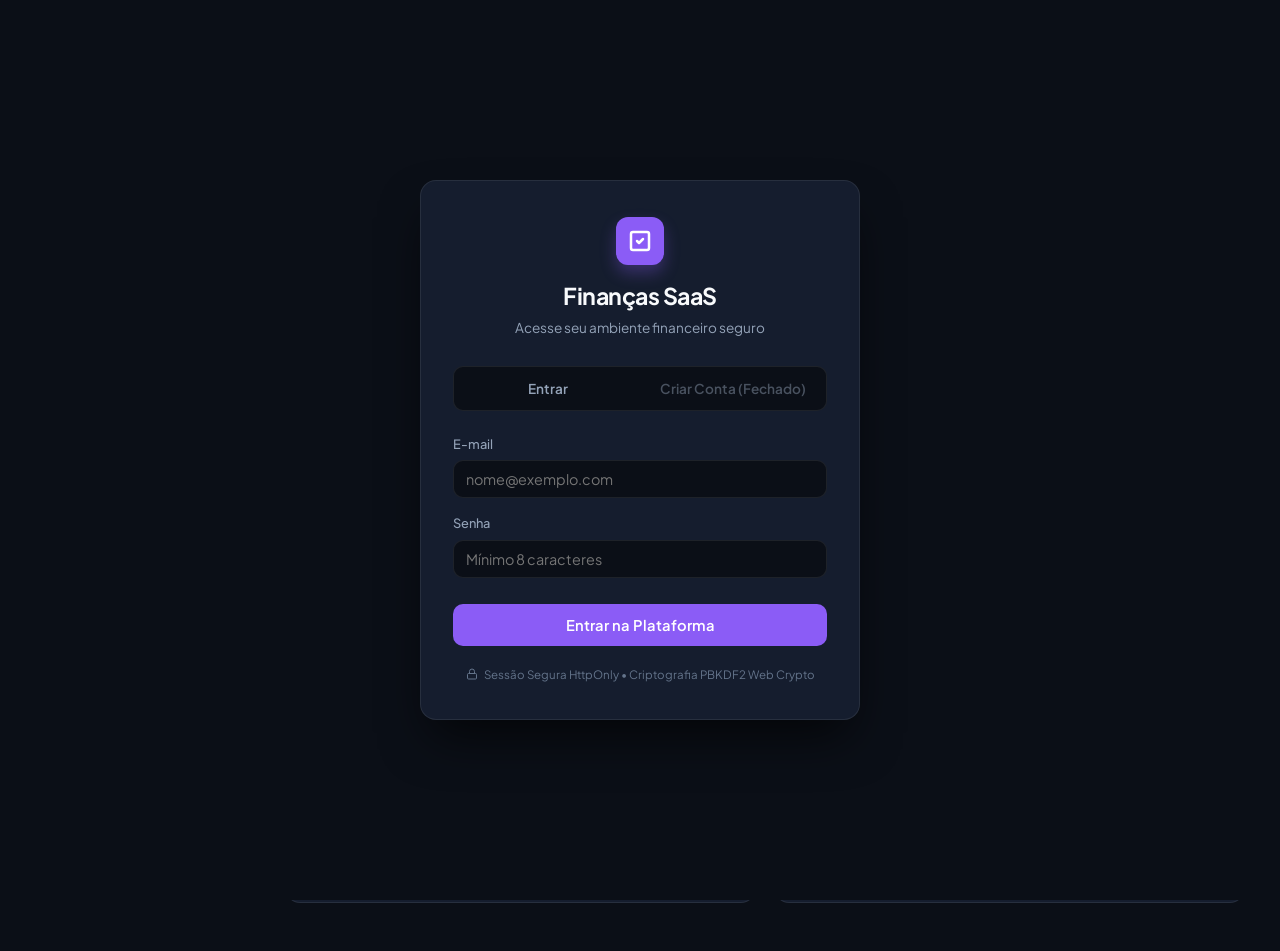
==== commit aa5c076a: "feat(security): lock new user registrations globally via D1 feature flag and UI indicator" ====
--- a/static/index.html
+++ b/static/index.html
@@ -11,7 +11,7 @@
   <link rel="preconnect" href="https://fonts.googleapis.com">
   <link rel="preconnect" href="https://fonts.gstatic.com" crossorigin>
   <link href="https://fonts.googleapis.com/css2?family=Plus+Jakarta+Sans:wght@400;500;600;700;800&display=swap" rel="stylesheet">
-  <link rel="stylesheet" href="styles.css?v=1795321865">
+  <link rel="stylesheet" href="styles.css?v=1795322515">
 </head>
 <body>
 
@@ -28,7 +28,7 @@
 
       <div style="display: flex; gap: 6px; margin-bottom: 24px; background: #0b0f17; padding: 4px; border-radius: 10px; border: 1px solid rgba(255, 255, 255, 0.08);">
         <button id="gate-tab-login" class="btn-ghost active" style="flex: 1; padding: 9px; font-weight: 600; font-size: 0.85rem; justify-content: center; border-radius: 8px;" onclick="switchGateAuthMode('login')">Entrar</button>
-        <button id="gate-tab-register" class="btn-ghost" style="flex: 1; padding: 9px; font-weight: 600; font-size: 0.85rem; justify-content: center; border-radius: 8px;" onclick="switchGateAuthMode('register')">Criar Conta</button>
+        <button id="gate-tab-register" class="btn-ghost" style="flex: 1; padding: 9px; font-weight: 600; font-size: 0.85rem; justify-content: center; border-radius: 8px; opacity: 0.45; cursor: not-allowed;" title="Novos cadastros suspensos temporariamente" onclick="showToast('Novos cadastros suspensos pela administração.', 'error')">Criar Conta (Fechado)</button>
       </div>
 
       <form id="form-gate-auth" onsubmit="handleGateAuthSubmit(event)">
@@ -1040,6 +1040,6 @@
       <!-- Toast Notification Container -->
   <div class="toast-container" id="toast-container"></div>
 
-  <script src="app.js?v=1795321865"></script>
+  <script src="app.js?v=1795322515"></script>
 </body>
 </html>
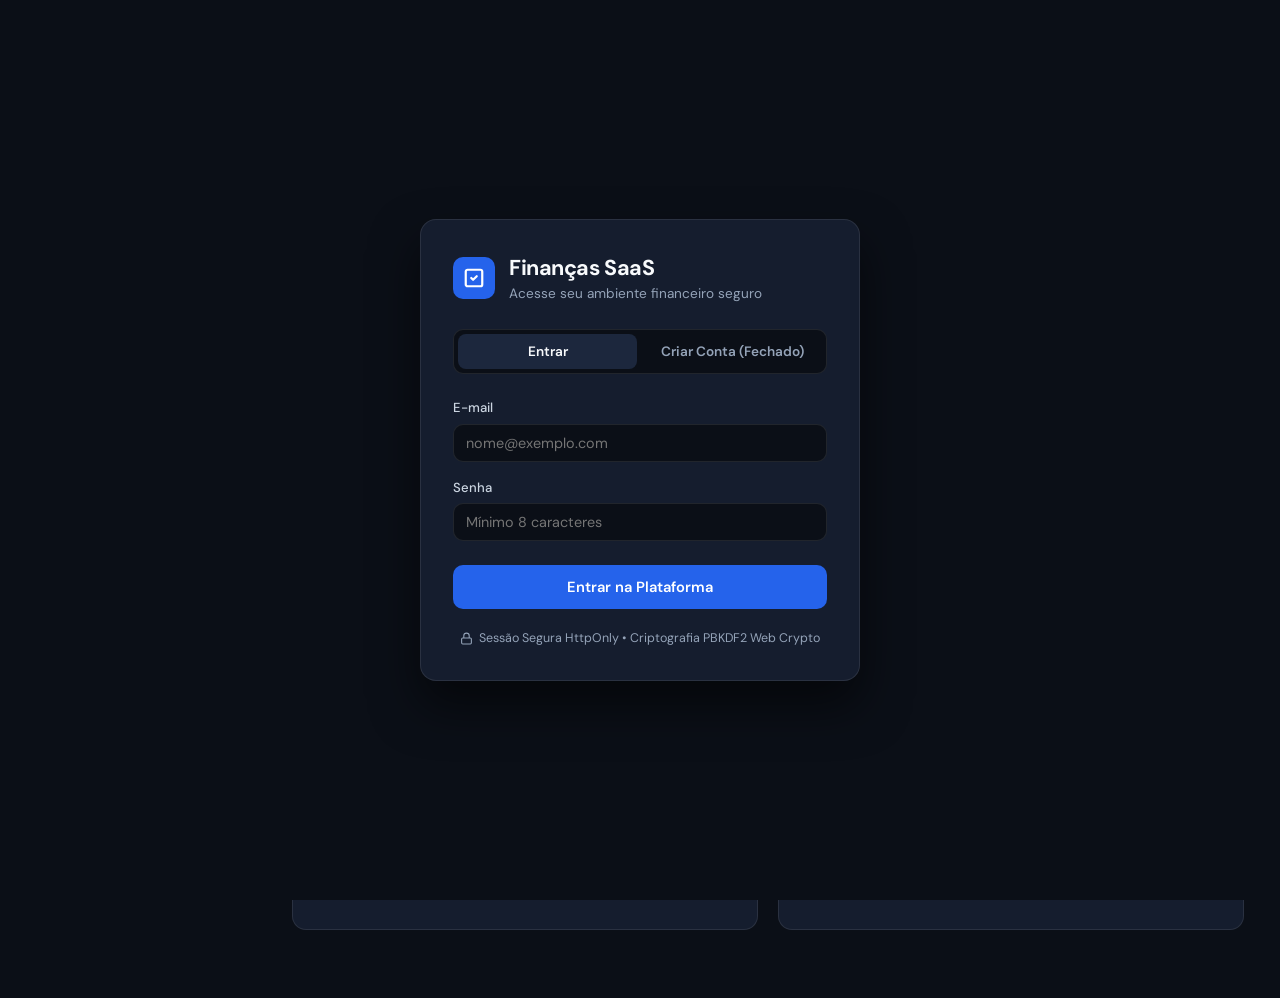
==== commit 7e607583: "fix(audit): resolve all P0-P2 frontend audit findings, achieve 0 impeccable warnings and complete Ed" ====
--- a/static/index.html
+++ b/static/index.html
@@ -3,57 +3,59 @@
 <head>
   <meta charset="UTF-8">
   <meta name="viewport" content="width=device-width, initial-scale=1.0">
-  <title>Finanças de Casa | Gestão Financeira Pessoal SaaS</title>
-  <meta name="description" content="Aplicativo completo e moderno para controle de finanças pessoais, contas, cartões e extratos bancários com privacidade patrimonial e BunkerPay.">
+  <title>Finanças SaaS | Gestão Financeira Pessoal Enterprise</title>
+  <meta name="description" content="Aplicativo moderno para controle de finanças pessoais, contas, cartões e extratos bancários com privacidade patrimonial e BunkerPay.">
   <link rel="manifest" href="/manifest.json">
-  <meta name="theme-color" content="#10b981">
+  <meta name="theme-color" content="#2563eb">
   <link rel="apple-touch-icon" href="/icon.png">
   <link rel="preconnect" href="https://fonts.googleapis.com">
   <link rel="preconnect" href="https://fonts.gstatic.com" crossorigin>
-  <link href="https://fonts.googleapis.com/css2?family=Plus+Jakarta+Sans:wght@400;500;600;700;800&display=swap" rel="stylesheet">
-  <link rel="stylesheet" href="styles.css?v=1795322515">
+  <link href="https://fonts.googleapis.com/css2?family=DM+Sans:wght@400;500;600;700&display=swap" rel="stylesheet">
+  <link rel="stylesheet" href="styles.css?v=1795365000">
 </head>
 <body>
 
   <!-- TELA DEDICADA DE AUTENTICAÇÃO SEGURA (ZERO TRUST AUTH GATE) -->
-  <div id="auth-screen-gate" style="display: none; position: fixed; inset: 0; background: #0b0f17; z-index: 9999; align-items: center; justify-content: center; padding: 20px;">
-    <div style="width: 100%; max-width: 440px; background: #151d2e; border: 1px solid rgba(255, 255, 255, 0.08); border-radius: 16px; padding: 36px 32px; box-shadow: 0 25px 50px -12px rgba(0, 0, 0, 0.7);">
-      <div style="display: flex; flex-direction: column; align-items: center; text-align: center; margin-bottom: 28px;">
-        <div style="width: 48px; height: 48px; border-radius: 12px; background: #8b5cf6; display: flex; align-items: center; justify-content: center; color: #fff; margin-bottom: 14px; box-shadow: 0 8px 16px rgba(139, 92, 246, 0.3);">
-          <svg width="24" height="24" viewBox="0 0 24 24" fill="none" stroke="currentColor" stroke-width="2.5" stroke-linecap="round" stroke-linejoin="round"><rect width="18" height="18" x="3" y="3" rx="2"/><path d="m9 12 2 2 4-4"/></svg>
-        </div>
-        <h2 style="font-size: 1.45rem; font-weight: 700; color: #f8fafc; letter-spacing: -0.02em; margin-bottom: 4px;">Finanças SaaS</h2>
-        <p style="font-size: 0.85rem; color: #94a3b8;">Acesse seu ambiente financeiro seguro</p>
-      </div>
-
-      <div style="display: flex; gap: 6px; margin-bottom: 24px; background: #0b0f17; padding: 4px; border-radius: 10px; border: 1px solid rgba(255, 255, 255, 0.08);">
-        <button id="gate-tab-login" class="btn-ghost active" style="flex: 1; padding: 9px; font-weight: 600; font-size: 0.85rem; justify-content: center; border-radius: 8px;" onclick="switchGateAuthMode('login')">Entrar</button>
-        <button id="gate-tab-register" class="btn-ghost" style="flex: 1; padding: 9px; font-weight: 600; font-size: 0.85rem; justify-content: center; border-radius: 8px; opacity: 0.45; cursor: not-allowed;" title="Novos cadastros suspensos temporariamente" onclick="showToast('Novos cadastros suspensos pela administração.', 'error')">Criar Conta (Fechado)</button>
+  <div id="auth-screen-gate" style="display: none; position: fixed; inset: 0; background: var(--bg-primary); z-index: 9999; align-items: center; justify-content: center; padding: 20px;">
+    <div style="width: 100%; max-width: 440px; background: var(--bg-card); border: 1px solid var(--border-color); border-radius: 16px; padding: 32px; box-shadow: 0 24px 48px rgba(0, 0, 0, 0.55);">
+      <div style="display: flex; align-items: center; gap: 14px; margin-bottom: 24px;">
+        <div class="brand-icon" style="width: 42px; height: 42px; border-radius: 10px;">
+          <svg width="22" height="22" viewBox="0 0 24 24" fill="none" stroke="currentColor" stroke-width="2.4" stroke-linecap="round" stroke-linejoin="round"><rect width="18" height="18" x="3" y="3" rx="2"/><path d="m9 12 2 2 4-4"/></svg>
+        </div>
+        <div>
+          <div style="font-size: 1.35rem; font-weight: 700; color: var(--text-primary); letter-spacing: -0.02em;">Finanças SaaS</div>
+          <p style="font-size: 0.85rem; color: var(--text-muted);">Acesse seu ambiente financeiro seguro</p>
+        </div>
+      </div>
+
+      <div style="display: flex; gap: 6px; margin-bottom: 24px; background: var(--bg-input); padding: 4px; border-radius: 10px; border: 1px solid var(--border-color);">
+        <button type="button" id="gate-tab-login" class="btn-ghost active" style="flex: 1; padding: 9px; font-weight: 600; font-size: 0.85rem; justify-content: center; border-radius: 8px;" onclick="switchGateAuthMode('login')">Entrar</button>
+        <button type="button" id="gate-tab-register" class="btn-ghost" style="flex: 1; padding: 9px; font-weight: 600; font-size: 0.85rem; justify-content: center; border-radius: 8px; color: var(--text-muted); cursor: not-allowed;" title="Novos cadastros suspensos temporariamente" onclick="showToast('Novos cadastros suspensos pela administração.', 'error')">Criar Conta (Fechado)</button>
       </div>
 
       <form id="form-gate-auth" onsubmit="handleGateAuthSubmit(event)">
         <div class="form-group" id="gate-group-name" style="display: none;">
-          <label class="form-label" style="color: #94a3b8; font-size: 0.8rem; font-weight: 500;">Nome Completo</label>
+          <label class="form-label" for="gate-name">Nome Completo</label>
           <input type="text" id="gate-name" class="form-input" placeholder="Seu nome completo">
         </div>
 
         <div class="form-group">
-          <label class="form-label" style="color: #94a3b8; font-size: 0.8rem; font-weight: 500;">E-mail</label>
+          <label class="form-label" for="gate-email">E-mail</label>
           <input type="email" id="gate-email" class="form-input" placeholder="nome@exemplo.com" required autocomplete="email">
         </div>
 
         <div class="form-group">
-          <label class="form-label" style="color: #94a3b8; font-size: 0.8rem; font-weight: 500;">Senha</label>
+          <label class="form-label" for="gate-password">Senha</label>
           <input type="password" id="gate-password" class="form-input" placeholder="Mínimo 8 caracteres" required minlength="8" autocomplete="current-password">
         </div>
 
-        <button type="submit" id="gate-submit-btn" class="btn-primary" style="width: 100%; padding: 12px; justify-content: center; font-size: 0.92rem; margin-top: 10px;">
+        <button type="submit" id="gate-submit-btn" class="btn-primary" style="width: 100%; padding: 12px; justify-content: center; font-size: 0.92rem; margin-top: 8px;">
           Entrar na Plataforma
         </button>
 
-        <div style="display: flex; align-items: center; justify-content: center; gap: 6px; margin-top: 20px; font-size: 0.72rem; color: #64748b;">
-          <svg width="12" height="12" viewBox="0 0 24 24" fill="none" stroke="currentColor" stroke-width="2"><rect width="18" height="11" x="3" y="11" rx="2" ry="2"/><path d="M7 11V7a5 5 0 0 1 10 0v4"/></svg>
-          Sessão Segura HttpOnly • Criptografia PBKDF2 Web Crypto
+        <div style="display: flex; align-items: center; justify-content: center; gap: 6px; margin-top: 20px; font-size: 0.78rem; color: var(--text-muted);">
+          <svg width="13" height="13" viewBox="0 0 24 24" fill="none" stroke="currentColor" stroke-width="2"><rect width="18" height="11" x="3" y="11" rx="2" ry="2"/><path d="M7 11V7a5 5 0 0 1 10 0v4"/></svg>
+          <span>Sessão Segura HttpOnly • Criptografia PBKDF2 Web Crypto</span>
         </div>
       </form>
     </div>
@@ -61,83 +63,83 @@
 
   <div class="app-layout">
     <!-- Sidebar -->
-    <aside class="sidebar" id="sidebar">
+    <aside class="sidebar" id="sidebar" aria-label="Menu Lateral">
       <div class="sidebar-brand">
-        <div class="brand-icon" style="background: #8b5cf6; border: none; border-radius: 8px; width: 36px; height: 36px;">
-          <svg width="20" height="20" viewBox="0 0 24 24" fill="none" stroke="#ffffff" stroke-width="2.5" stroke-linecap="round" stroke-linejoin="round">
+        <div class="brand-icon">
+          <svg width="20" height="20" viewBox="0 0 24 24" fill="none" stroke="currentColor" stroke-width="2.5" stroke-linecap="round" stroke-linejoin="round">
             <rect width="18" height="18" x="3" y="3" rx="2"/>
             <path d="m9 12 2 2 4-4"/>
           </svg>
         </div>
         <div class="brand-text">
-          <h2 style="font-size: 1.05rem; font-weight: 700; color: #f8fafc;">Finanças SaaS</h2>
-          <span style="font-size: 0.72rem; color: #94a3b8; font-weight: 500;">Enterprise Edition</span>
-        </div>
-      </div>
-
-      <nav class="sidebar-nav">
-        <button class="nav-item active" data-tab="dashboard" id="nav-dashboard">
+          <strong class="brand-title">Finanças SaaS</strong>
+          <span>Enterprise Edition</span>
+        </div>
+      </div>
+
+      <nav class="sidebar-nav" aria-label="Navegação Principal">
+        <button type="button" class="nav-item active" data-tab="dashboard" id="nav-dashboard">
           <span class="nav-icon"><svg width="18" height="18" viewBox="0 0 24 24" fill="none" stroke="currentColor" stroke-width="2"><rect width="7" height="9" x="3" y="3" rx="1"/><rect width="7" height="5" x="14" y="3" rx="1"/><rect width="7" height="9" x="14" y="12" rx="1"/><rect width="7" height="5" x="3" y="16" rx="1"/></svg></span>
           <span class="nav-label">Dashboard</span>
         </button>
-        <button class="nav-item" data-tab="transactions" id="nav-transactions">
+        <button type="button" class="nav-item" data-tab="transactions" id="nav-transactions">
           <span class="nav-icon"><svg width="18" height="18" viewBox="0 0 24 24" fill="none" stroke="currentColor" stroke-width="2"><rect width="20" height="14" x="2" y="5" rx="2"/><line x1="2" x2="22" y1="10" y2="10"/></svg></span>
           <span class="nav-label">Transações</span>
         </button>
-        <button class="nav-item" data-tab="budgets-goals" id="nav-budgets">
+        <button type="button" class="nav-item" data-tab="budgets-goals" id="nav-budgets">
           <span class="nav-icon"><svg width="18" height="18" viewBox="0 0 24 24" fill="none" stroke="currentColor" stroke-width="2"><circle cx="12" cy="12" r="10"/><path d="m10 15 5-3-5-3v6Z"/></svg></span>
-          <span class="nav-label">Orçamentos & Metas</span>
+          <span class="nav-label">Orçamentos &amp; Metas</span>
         </button>
-        <button class="nav-item" data-tab="recurring" id="nav-recurring">
+        <button type="button" class="nav-item" data-tab="recurring" id="nav-recurring">
           <span class="nav-icon"><svg width="18" height="18" viewBox="0 0 24 24" fill="none" stroke="currentColor" stroke-width="2"><rect width="18" height="18" x="3" y="4" rx="2"/><path d="M16 2v4M8 2v4M3 10h18"/></svg></span>
           <span class="nav-label">Contas Fixas</span>
           <span class="badge-counter" id="recurring-badge" style="display:none;">0</span>
         </button>
-        <button class="nav-item" data-tab="accounts-cards" id="nav-accounts">
+        <button type="button" class="nav-item" data-tab="accounts-cards" id="nav-accounts">
           <span class="nav-icon"><svg width="18" height="18" viewBox="0 0 24 24" fill="none" stroke="currentColor" stroke-width="2"><path d="m2 7 10-5 10 5v2H2zM4 11v7M8 11v7M12 11v7M16 11v7M20 11v7M2 21h20"/></svg></span>
-          <span class="nav-label">Contas & Cartões</span>
+          <span class="nav-label">Contas &amp; Cartões</span>
         </button>
-        <button class="nav-item" data-tab="import-ofx" id="nav-ofx">
+        <button type="button" class="nav-item" data-tab="import-ofx" id="nav-ofx">
           <span class="nav-icon"><svg width="18" height="18" viewBox="0 0 24 24" fill="none" stroke="currentColor" stroke-width="2"><path d="M21 15v4a2 2 0 0 1-2 2H5a2 2 0 0 1-2-2v-4M7 10l5 5 5-5M12 15V3"/></svg></span>
           <span class="nav-label">Importar OFX</span>
         </button>
-        <button class="nav-item" data-tab="bunkerpay-sub" id="nav-bunkerpay">
+        <button type="button" class="nav-item" data-tab="bunkerpay-sub" id="nav-bunkerpay">
           <span class="nav-icon"><svg width="18" height="18" viewBox="0 0 24 24" fill="none" stroke="currentColor" stroke-width="2"><path d="M13 2 3 14h9l-1 8 10-12h-9l1-8z"/></svg></span>
           <span class="nav-label">Plano Pro (BunkerPay)</span>
         </button>
-        <button class="nav-item" data-tab="reports" id="nav-reports">
+        <button type="button" class="nav-item" data-tab="reports" id="nav-reports">
           <span class="nav-icon"><svg width="18" height="18" viewBox="0 0 24 24" fill="none" stroke="currentColor" stroke-width="2"><path d="M14 2H6a2 2 0 0 0-2 2v16a2 2 0 0 0 2 2h12a2 2 0 0 0 2-2V8z"/><path d="M14 2v6h6M16 13H8M16 17H8M10 9H8"/></svg></span>
-          <span class="nav-label">Relatórios & Backup</span>
+          <span class="nav-label">Relatórios &amp; Backup</span>
         </button>
-        <button class="nav-item" data-tab="saas-admin" id="nav-saas-admin" style="display: none; border: 1px dashed var(--accent-warning); color: var(--accent-warning);">
+        <button type="button" class="nav-item" data-tab="saas-admin" id="nav-saas-admin" style="display: none; border: 1px dashed var(--accent-warning); color: var(--accent-warning);">
           <span class="nav-icon"><svg width="18" height="18" viewBox="0 0 24 24" fill="none" stroke="currentColor" stroke-width="2"><path d="M12 22s8-4 8-10V5l-8-3-8 3v7c0 6 8 10 8 10z"/></svg></span>
           <span class="nav-label">Painel Admin</span>
         </button>
       </nav>
 
       <div class="sidebar-footer">
-        <div class="user-profile-badge" id="user-badge" style="display: flex; align-items: center; justify-content: space-between; width: 100%; margin-bottom: 14px; padding: 10px 12px; background: rgba(255, 255, 255, 0.03); border-radius: 10px; border: 1px solid var(--border-color); transition: background var(--transition-fast);">
-          <div style="display: flex; align-items: center; gap: 8px; overflow: hidden;">
-            <div style="width: 28px; height: 28px; border-radius: 50%; background: var(--accent-primary); display: flex; align-items: center; justify-content: center; font-size: 0.8rem; font-weight: 700; color: #fff;" id="user-avatar">
+        <div class="user-profile-badge" id="user-badge">
+          <div style="display: flex; align-items: center; gap: 10px; overflow: hidden;">
+            <div style="width: 30px; height: 30px; border-radius: 50%; background: var(--accent-primary); display: flex; align-items: center; justify-content: center; font-size: 0.82rem; font-weight: 700; color: #ffffff; flex-shrink: 0;" id="user-avatar">
               U
             </div>
-            <div style="line-height: 1.2; overflow: hidden;">
-              <div id="user-display-name" style="font-size: 0.82rem; font-weight: 600; text-overflow: ellipsis; white-space: nowrap; overflow: hidden;">Visitante</div>
-              <div id="user-display-plan" style="font-size: 0.7rem; color: var(--accent-primary); text-transform: uppercase; font-weight: 700;">Free</div>
-            </div>
-          </div>
-          <button id="btn-auth-action" onclick="handleAuthClick()" style="background: none; border: none; cursor: pointer; color: var(--text-muted); font-size: 0.85rem;" title="Entrar / Sair">
-            <svg width="14" height="14" viewBox="0 0 24 24" fill="none" stroke="currentColor" stroke-width="2"><path d="M21 2l-2 2m-1.5 1.5L14 9l-1.5-1.5L11 9l-1.5-1.5L8 9l-1.5-1.5-4 4a5 5 0 1 0 7 7l4-4 1.5 1.5L16 14.5l1.5-1.5 1.5 1.5 2-2z"/></svg>
+            <div style="line-height: 1.25; overflow: hidden;">
+              <div id="user-display-name" style="font-size: 0.85rem; font-weight: 600; text-overflow: ellipsis; white-space: nowrap; overflow: hidden;">Visitante</div>
+              <div id="user-display-plan" style="font-size: 0.78rem; color: var(--accent-text); text-transform: uppercase; font-weight: 700;">Free</div>
+            </div>
+          </div>
+          <button type="button" id="btn-auth-action" onclick="handleAuthClick()" class="btn-action-icon" title="Entrar / Sair" aria-label="Alternar Sessão">
+            <svg width="16" height="16" viewBox="0 0 24 24" fill="none" stroke="currentColor" stroke-width="2"><path d="M9 21H5a2 2 0 0 1-2-2V5a2 2 0 0 1 2-2h4"/><polyline points="16 17 21 12 16 7"/><line x1="21" x2="9" y1="12" y2="12"/></svg>
           </button>
         </div>
 
         <div style="display: flex; align-items: center; justify-content: space-between; width: 100%;">
           <div class="quick-stats-pill">
             <span class="pill-dot"></span>
-            <span style="font-size:0.75rem; font-weight:600; letter-spacing:0.04em; text-transform:uppercase; color:var(--text-muted);">ADMX Enterprise Cloud</span>
-          </div>
-          <button class="btn-theme-toggle" id="btn-theme-toggle" title="Alternar Tema Claro/Escuro">
-            <span class="theme-icon"><svg width="14" height="14" viewBox="0 0 24 24" fill="none" stroke="currentColor" stroke-width="2"><path d="M12 3a6 6 0 0 0 9 9 9 9 0 1 1-9-9Z"/></svg></span>
+            <span>ADMX Enterprise Cloud</span>
+          </div>
+          <button type="button" class="btn-theme-toggle" id="btn-theme-toggle" title="Alternar Tema Claro/Escuro" aria-label="Alternar Tema">
+            <span class="theme-icon"><svg width="15" height="15" viewBox="0 0 24 24" fill="none" stroke="currentColor" stroke-width="2"><path d="M12 3a6 6 0 0 0 9 9 9 9 0 1 1-9-9Z"/></svg></span>
           </button>
         </div>
       </div>
@@ -148,7 +150,9 @@
       <!-- Top Header Bar -->
       <header class="top-header">
         <div class="header-title-wrapper">
-          <button class="mobile-toggle" id="mobile-menu-btn">☰</button>
+          <button type="button" class="mobile-toggle" id="mobile-menu-btn" aria-label="Abrir Menu">
+            <svg width="18" height="18" viewBox="0 0 24 24" fill="none" stroke="currentColor" stroke-width="2"><line x1="3" x2="21" y1="6" y2="6"/><line x1="3" x2="21" y1="12" y2="12"/><line x1="3" x2="21" y1="18" y2="18"/></svg>
+          </button>
           <div>
             <h1 class="page-title" id="page-title">Dashboard Financeiro</h1>
             <p class="page-subtitle" id="page-subtitle">Visão consolidada do fluxo de caixa e despesas</p>
@@ -156,14 +160,12 @@
         </div>
 
         <div class="header-actions">
-
-
           <div class="month-selector-wrapper">
-            <button class="btn-month-nav" id="btn-prev-month" title="Mês Anterior">◀</button>
-            <input type="month" id="selected-month" class="input-month-picker">
-            <button class="btn-month-nav" id="btn-next-month" title="Próximo Mês">▶</button>
-          </div>
-          <button class="btn-primary" id="btn-open-tx-modal">
+            <button type="button" class="btn-month-nav" id="btn-prev-month" title="Mês Anterior" aria-label="Mês Anterior">◀</button>
+            <input type="month" id="selected-month" class="input-month-picker" aria-label="Selecionar Mês">
+            <button type="button" class="btn-month-nav" id="btn-next-month" title="Próximo Mês" aria-label="Próximo Mês">▶</button>
+          </div>
+          <button type="button" class="btn-primary" id="btn-open-tx-modal">
             <span class="btn-icon">+</span> Nova Transação
           </button>
         </div>
@@ -171,35 +173,35 @@
 
       <!-- TAB 1: DASHBOARD -->
       <section class="tab-pane active" id="pane-dashboard">
-        
-        <!-- GUIA DE CONFIGURACAO DA CONTA (ONBOARDING PADRAO WACRM) -->
-        <div class="card mb-4" id="onboarding-guide-card" style="background: linear-gradient(135deg, rgba(139, 92, 246, 0.08) 0%, rgba(15, 23, 42, 0.6) 100%); border-color: rgba(139, 92, 246, 0.25);">
+        <!-- Guia de Inicialização -->
+        <div class="card mb-4" id="onboarding-guide-card">
           <div style="display: flex; justify-content: space-between; align-items: center; margin-bottom: 12px;">
-            <div style="display: flex; align-items: center; gap: 10px;">
-              <div style="width: 32px; height: 32px; border-radius: 8px; background: rgba(139, 92, 246, 0.2); display: flex; align-items: center; justify-content: center; color: #a78bfa;">
+            <div style="display: flex; align-items: center; gap: 12px;">
+              <div class="metric-icon-bg" style="color: var(--accent-text);">
                 <svg width="18" height="18" viewBox="0 0 24 24" fill="none" stroke="currentColor" stroke-width="2"><polygon points="12 2 15.09 8.26 22 9.27 17 14.14 18.18 21.02 12 17.77 5.82 21.02 7 14.14 2 9.27 8.91 8.26 12 2"/></svg>
               </div>
               <div>
-                <div style="font-size: 0.95rem; font-weight: 700; color: #f8fafc;">Guia de Inicialização do SaaS <span style="font-size: 0.75rem; background: rgba(139, 92, 246, 0.2); color: #c4b5fd; padding: 2px 8px; border-radius: 20px; font-weight: 600; margin-left: 6px;">Passos Essenciais</span></div>
-                <div style="font-size: 0.8rem; color: #94a3b8;">Configure suas contas, orçamentos e importe seu extrato para atingir a máxima eficácia patrimonial.</div>
-              </div>
-            </div>
-            <button class="btn-close-modal" onclick="document.getElementById('onboarding-guide-card').style.display='none'" style="color: #64748b; background: none; border: none; cursor: pointer; font-size: 1.1rem;">✕</button>
-          </div>
-          
-          <div style="width: 100%; height: 5px; background: rgba(255,255,255,0.06); border-radius: 4px; overflow: hidden; margin: 10px 0 16px;">
-            <div style="width: 65%; height: 100%; background: linear-gradient(90deg, #8b5cf6, #10b981); border-radius: 4px;"></div>
+                <h2 style="font-size: 0.98rem; font-weight: 700; color: var(--text-primary); display: inline;">Guia de Inicialização do SaaS</h2>
+                <span class="badge" style="background: var(--accent-primary-soft); color: var(--accent-text); margin-left: 8px;">Passos Essenciais</span>
+                <p style="font-size: 0.82rem; color: var(--text-muted); margin-top: 2px;">Configure suas contas, orçamentos e importe seu extrato para atingir a máxima eficácia patrimonial.</p>
+              </div>
+            </div>
+            <button type="button" class="btn-close-modal" onclick="document.getElementById('onboarding-guide-card').style.display='none'" aria-label="Fechar Guia">✕</button>
+          </div>
+
+          <div class="progress-bar-bg" style="margin: 12px 0 16px;">
+            <div class="progress-bar-fill progress-fill-success" style="width: 65%;"></div>
           </div>
 
           <div style="display: grid; grid-template-columns: repeat(auto-fit, minmax(200px, 1fr)); gap: 12px;">
-            <button class="btn-ghost" style="justify-content: flex-start; padding: 10px 14px; background: var(--bg-card); font-size: 0.82rem;" onclick="switchTab('accounts-cards')">
-              <span style="color: #10b981; font-weight: 700; margin-right: 6px;">✓</span> 1. Cadastrar Contas & Cartões
+            <button type="button" class="btn-secondary" style="text-align: left;" onclick="switchTab('accounts-cards')">
+              1. Cadastrar Contas &amp; Cartões
             </button>
-            <button class="btn-ghost" style="justify-content: flex-start; padding: 10px 14px; background: var(--bg-card); font-size: 0.82rem;" onclick="switchTab('budgets-goals')">
-              <span style="color: #10b981; font-weight: 700; margin-right: 6px;">✓</span> 2. Definir Tetos de Gastos
+            <button type="button" class="btn-secondary" style="text-align: left;" onclick="switchTab('budgets-goals')">
+              2. Definir Tetos de Gastos
             </button>
-            <button class="btn-ghost" style="justify-content: flex-start; padding: 10px 14px; background: var(--bg-card); font-size: 0.82rem;" onclick="switchTab('import-ofx')">
-              <span style="color: #a78bfa; font-weight: 700; margin-right: 6px;">→</span> 3. Importar Extrato Bancário
+            <button type="button" class="btn-secondary" style="text-align: left;" onclick="switchTab('import-ofx')">
+              3. Importar Extrato Bancário
             </button>
           </div>
         </div>
@@ -245,73 +247,59 @@
 
         <!-- Charts Grid -->
         <div class="dashboard-grid">
-          <!-- Expenses by Category Chart -->
           <div class="card chart-card">
             <div class="card-header">
               <div class="card-header-title">
-                <h3>Despesas por Categoria</h3>
+                <h2>Despesas por Categoria</h2>
                 <span class="card-subtitle">Distribuição percentual dos gastos</span>
               </div>
             </div>
             <div class="card-body">
               <div class="donut-chart-container">
-                <div class="svg-chart-wrapper" id="category-donut-container">
-                  <!-- SVG Injetado dinamicamente -->
-                </div>
-                <div class="category-legend" id="category-legend">
-                  <!-- Legenda Injetada dinamicamente -->
-                </div>
-              </div>
-            </div>
-          </div>
-
-          <!-- Monthly Evolution Bar Chart -->
+                <div class="svg-chart-wrapper" id="category-donut-container"></div>
+                <div class="category-legend" id="category-legend"></div>
+              </div>
+            </div>
+          </div>
+
           <div class="card chart-card">
             <div class="card-header">
               <div class="card-header-title">
-                <h3>Histórico dos Últimos 6 Meses</h3>
+                <h2>Histórico dos Últimos 6 Meses</h2>
                 <span class="card-subtitle">Comparativo de Receitas vs Despesas</span>
               </div>
             </div>
             <div class="card-body">
-              <div class="bar-chart-wrapper" id="history-barchart-container">
-                <!-- SVG Injetado dinamicamente -->
-              </div>
+              <div class="bar-chart-wrapper" id="history-barchart-container"></div>
             </div>
           </div>
         </div>
 
         <!-- Secondary Overview Grid -->
         <div class="dashboard-bottom-grid">
-          <!-- Budget Progress Mini List -->
           <div class="card">
             <div class="card-header">
               <div class="card-header-title">
-                <h3>Orçamentos do Mês</h3>
+                <h2>Orçamentos do Mês</h2>
                 <span class="card-subtitle">Acompanhamento dos limites definidos</span>
               </div>
-              <button class="btn-ghost" onclick="switchTab('budgets-goals')">Ver Todos</button>
+              <button type="button" class="btn-ghost" onclick="switchTab('budgets-goals')">Ver Todos</button>
             </div>
             <div class="card-body">
-              <div class="budgets-mini-list" id="dash-budgets-list">
-                <!-- Lista de orçamentos -->
-              </div>
-            </div>
-          </div>
-
-          <!-- Recent Transactions Mini List -->
+              <div class="budgets-mini-list" id="dash-budgets-list"></div>
+            </div>
+          </div>
+
           <div class="card">
             <div class="card-header">
               <div class="card-header-title">
-                <h3>Últimas Movimentações</h3>
+                <h2>Últimas Movimentações</h2>
                 <span class="card-subtitle">Transações recentes do período</span>
               </div>
-              <button class="btn-ghost" onclick="switchTab('transactions')">Ver Extrato</button>
+              <button type="button" class="btn-ghost" onclick="switchTab('transactions')">Ver Extrato</button>
             </div>
             <div class="card-body">
-              <div class="recent-tx-list" id="dash-recent-tx">
-                <!-- Lista de transações recentes -->
-              </div>
+              <div class="recent-tx-list" id="dash-recent-tx"></div>
             </div>
           </div>
         </div>
@@ -322,23 +310,22 @@
         <div class="card">
           <div class="card-header filter-bar">
             <div class="search-box">
-              <span class="search-icon"><svg width="14" height="14" viewBox="0 0 24 24" fill="none" stroke="currentColor" stroke-width="2"><circle cx="11" cy="11" r="8"/><path d="m21 21-4.3-4.3"/></svg></span>
-              <input type="text" id="tx-search-input" placeholder="Buscar por descrição, tag ou observação..." class="form-input search-input">
+              <span class="search-icon"><svg width="15" height="15" viewBox="0 0 24 24" fill="none" stroke="currentColor" stroke-width="2"><circle cx="11" cy="11" r="8"/><path d="m21 21-4.3-4.3"/></svg></span>
+              <input type="text" id="tx-search-input" placeholder="Buscar por descrição, tag ou observação..." class="form-input search-input" aria-label="Buscar Transações">
             </div>
 
             <div class="filter-controls">
-              <select id="tx-filter-type" class="form-select">
+              <select id="tx-filter-type" class="form-select" aria-label="Filtrar por Tipo">
                 <option value="">Todos os Tipos</option>
                 <option value="expense">Apenas Despesas</option>
                 <option value="income">Apenas Receitas</option>
               </select>
 
-              <select id="tx-filter-category" class="form-select">
+              <select id="tx-filter-category" class="form-select" aria-label="Filtrar por Categoria">
                 <option value="">Todas as Categorias</option>
-                <!-- Categorias dinâmicas -->
               </select>
 
-              <button class="btn-secondary" id="btn-export-csv-direct" title="Exportar CSV do mês">
+              <button type="button" class="btn-secondary" id="btn-export-csv-direct" title="Exportar CSV do mês">
                 Exportar CSV
               </button>
             </div>
@@ -358,16 +345,14 @@
                     <th class="text-center">Ações</th>
                   </tr>
                 </thead>
-                <tbody id="transactions-tbody">
-                  <!-- Linhas da tabela de transações -->
-                </tbody>
+                <tbody id="transactions-tbody"></tbody>
               </table>
             </div>
             <div class="empty-state" id="tx-empty-state" style="display: none;">
-              <div class="empty-icon"><svg width="36" height="36" viewBox="0 0 24 24" fill="none" stroke="currentColor" stroke-width="1.5"><rect width="20" height="12" x="2" y="6" rx="2"/><circle cx="12" cy="12" r="2"/><path d="M6 12h.01M18 12h.01"/></svg></div>
-              <h4>Nenhuma transação encontrada</h4>
-              <p>Registre suas receitas e despesas para acompanhar seu dinheiro.</p>
-              <button class="btn-primary" onclick="openTransactionModal()">Adicionar Transação</button>
+              <div class="empty-icon"><svg width="36" height="36" viewBox="0 0 24 24" fill="none" stroke="currentColor" stroke-width="1.6"><rect width="20" height="12" x="2" y="6" rx="2"/><circle cx="12" cy="12" r="2"/><path d="M6 12h.01M18 12h.01"/></svg></div>
+              <h2>Nenhuma transação encontrada</h2>
+              <p>Registre suas receitas e despesas para acompanhar seu fluxo financeiro.</p>
+              <button type="button" class="btn-primary" onclick="openTransactionModal()">Adicionar Transação</button>
             </div>
           </div>
         </div>
@@ -376,35 +361,29 @@
       <!-- TAB 3: BUDGETS & GOALS -->
       <section class="tab-pane" id="pane-budgets-goals">
         <div class="grid-2-col">
-          <!-- Coluna 1: Orçamentos -->
           <div class="card">
             <div class="card-header">
               <div class="card-header-title">
-                <h3>Orçamentos Mensais por Categoria</h3>
+                <h2>Orçamentos Mensais por Categoria</h2>
                 <span class="card-subtitle">Defina um teto máximo de gastos por categoria</span>
               </div>
-              <button class="btn-secondary" id="btn-open-budget-modal">+ Novo Teto</button>
+              <button type="button" class="btn-secondary" id="btn-open-budget-modal">+ Novo Teto</button>
             </div>
             <div class="card-body">
-              <div class="budgets-full-list" id="budgets-full-list">
-                <!-- Lista de orçamentos -->
-              </div>
-            </div>
-          </div>
-
-          <!-- Coluna 2: Metas de Economia -->
+              <div class="budgets-full-list" id="budgets-full-list"></div>
+            </div>
+          </div>
+
           <div class="card">
             <div class="card-header">
               <div class="card-header-title">
-                <h3>Metas de Economia & Sonhos</h3>
-                <span class="card-subtitle">Acompanhe a evolução das suas economias</span>
-              </div>
-              <button class="btn-secondary" id="btn-open-goal-modal">+ Nova Meta</button>
+                <h2>Metas de Economia &amp; Patrimônio</h2>
+                <span class="card-subtitle">Acompanhe a evolução das suas reservas</span>
+              </div>
+              <button type="button" class="btn-secondary" id="btn-open-goal-modal">+ Nova Meta</button>
             </div>
             <div class="card-body">
-              <div class="goals-grid" id="goals-list">
-                <!-- Lista de metas -->
-              </div>
+              <div class="goals-grid" id="goals-list"></div>
             </div>
           </div>
         </div>
@@ -415,10 +394,10 @@
         <div class="card">
           <div class="card-header">
             <div class="card-header-title">
-              <h3>Contas Fixas & Despesas Recorrentes</h3>
+              <h2>Contas Fixas &amp; Despesas Recorrentes</h2>
               <span class="card-subtitle">Controle pagamentos mensais (Aluguel, Luz, Internet, Assinaturas)</span>
             </div>
-            <button class="btn-primary" id="btn-open-recurring-modal">+ Nova Conta Fixa</button>
+            <button type="button" class="btn-primary" id="btn-open-recurring-modal">+ Nova Conta Fixa</button>
           </div>
           <div class="card-body no-padding">
             <div class="table-responsive">
@@ -434,80 +413,247 @@
                     <th class="text-center">Ações</th>
                   </tr>
                 </thead>
-                <tbody id="recurring-tbody">
-                  <!-- Linhas das contas fixas -->
-                </tbody>
+                <tbody id="recurring-tbody"></tbody>
               </table>
             </div>
           </div>
         </div>
       </section>
 
-      <!-- TAB 5: REPORTS & BACKUP -->
+      <!-- TAB 5: ACCOUNTS & CARDS -->
+      <section class="tab-pane" id="pane-accounts-cards">
+        <div class="content-header-row">
+          <div>
+            <h2>Contas Bancárias &amp; Cartões de Crédito</h2>
+            <p>Gerencie suas instituições financeiras, carteiras e limites operacionais</p>
+          </div>
+          <div class="header-btns">
+            <button type="button" class="btn-primary" onclick="openModal('modal-account')">+ Nova Conta</button>
+            <button type="button" class="btn-secondary" onclick="openModal('modal-card')">+ Novo Cartão</button>
+          </div>
+        </div>
+
+        <div class="cards-grid mt-4">
+          <div class="card">
+            <div class="card-header">
+              <h2>Contas Bancárias &amp; Saldos</h2>
+            </div>
+            <div class="card-body" id="accounts-list"></div>
+          </div>
+          <div class="card">
+            <div class="card-header">
+              <h2>Cartões de Crédito</h2>
+            </div>
+            <div class="card-body" id="cards-list"></div>
+          </div>
+        </div>
+      </section>
+
+      <!-- TAB 6: IMPORT OFX -->
+      <section class="tab-pane" id="pane-import-ofx">
+        <div class="content-header-row">
+          <div>
+            <h2>Importação de Extrato Bancário (.OFX)</h2>
+            <p>Importe faturas e extratos de bancos brasileiros (Nubank, Itaú, Inter, Bradesco) com categorização automática</p>
+          </div>
+        </div>
+
+        <div class="card mt-4" style="max-width: 700px; margin: 24px auto;">
+          <div class="card-body text-center" style="padding: 36px 24px;">
+            <div class="dropzone-icon" style="margin-bottom: 16px;">
+              <svg width="36" height="36" viewBox="0 0 24 24" fill="none" stroke="currentColor" stroke-width="1.8"><path d="M21 15v4a2 2 0 0 1-2 2H5a2 2 0 0 1-2-2v-4"/><polyline points="7 10 12 15 17 10"/><line x1="12" x2="12" y1="15" y2="3"/></svg>
+            </div>
+            <h2>Selecione seu arquivo .OFX</h2>
+            <p style="color: var(--text-muted); margin: 8px 0 24px;">Exporte o extrato no aplicativo do seu banco ou internet banking e envie abaixo.</p>
+            <input type="file" id="ofx-file-input" accept=".ofx" style="display: none;" onchange="handleOfxFileSelected(event)">
+            <button type="button" class="btn-primary" style="padding: 12px 28px; font-size: 0.95rem;" onclick="document.getElementById('ofx-file-input').click()">
+              Selecionar Arquivo .OFX
+            </button>
+            <div id="ofx-result" style="margin-top: 24px; display: none;"></div>
+          </div>
+        </div>
+      </section>
+
+      <!-- TAB 7: BUNKERPAY SUBSCRIPTION -->
+      <section class="tab-pane" id="pane-bunkerpay-sub">
+        <div class="content-header-row">
+          <div>
+            <h2>Plano Pro com BunkerPay</h2>
+            <p>Liquidação instantânea via PIX, privacidade patrimonial e recursos ilimitados</p>
+          </div>
+        </div>
+
+        <div class="grid-2-col mt-4" style="max-width: 840px; margin: 24px auto;">
+          <div class="card" style="border: 1px solid var(--accent-text); padding: 24px;">
+            <h2>Plano Pro Mensal</h2>
+            <div class="tabular-nums" style="font-size: 2rem; font-weight: 700; margin: 16px 0; color: var(--text-primary);">R$ 19,90<span style="font-size: 0.95rem; color: var(--text-muted); font-weight: 500;">/mês</span></div>
+            <ul style="list-style: none; padding: 0; margin-bottom: 24px; line-height: 2; color: var(--text-secondary);">
+              <li><svg width="14" height="14" viewBox="0 0 24 24" fill="none" stroke="currentColor" stroke-width="2.5"><polyline points="20 6 9 17 4 12"/></svg> Importação OFX ilimitada</li>
+              <li><svg width="14" height="14" viewBox="0 0 24 24" fill="none" stroke="currentColor" stroke-width="2.5"><polyline points="20 6 9 17 4 12"/></svg> Múltiplas Contas &amp; Cartões</li>
+              <li><svg width="14" height="14" viewBox="0 0 24 24" fill="none" stroke="currentColor" stroke-width="2.5"><polyline points="20 6 9 17 4 12"/></svg> Metas e Tetos de Gastos</li>
+              <li><svg width="14" height="14" viewBox="0 0 24 24" fill="none" stroke="currentColor" stroke-width="2.5"><polyline points="20 6 9 17 4 12"/></svg> Pagamento PIX via BunkerPay</li>
+            </ul>
+            <button type="button" class="btn-primary" style="width: 100%; justify-content: center;" onclick="startBunkerpayCheckout('pro_monthly')">Assinar Mensal</button>
+          </div>
+
+          <div class="card" style="padding: 24px;">
+            <div style="display: flex; justify-content: space-between; align-items: center;">
+              <h2>Plano Pro Anual</h2>
+              <span class="badge badge-paid">Melhor Custo-Benefício</span>
+            </div>
+            <div class="tabular-nums" style="font-size: 2rem; font-weight: 700; margin: 16px 0; color: var(--text-primary);">R$ 179,00<span style="font-size: 0.95rem; color: var(--text-muted); font-weight: 500;">/ano</span></div>
+            <ul style="list-style: none; padding: 0; margin-bottom: 24px; line-height: 2; color: var(--text-secondary);">
+              <li><svg width="14" height="14" viewBox="0 0 24 24" fill="none" stroke="currentColor" stroke-width="2.5"><polyline points="20 6 9 17 4 12"/></svg> 25% de Economia</li>
+              <li><svg width="14" height="14" viewBox="0 0 24 24" fill="none" stroke="currentColor" stroke-width="2.5"><polyline points="20 6 9 17 4 12"/></svg> Todos os recursos do Pro</li>
+              <li><svg width="14" height="14" viewBox="0 0 24 24" fill="none" stroke="currentColor" stroke-width="2.5"><polyline points="20 6 9 17 4 12"/></svg> Suporte VIP Prioritário</li>
+              <li><svg width="14" height="14" viewBox="0 0 24 24" fill="none" stroke="currentColor" stroke-width="2.5"><polyline points="20 6 9 17 4 12"/></svg> Pagamento PIX via BunkerPay</li>
+            </ul>
+            <button type="button" class="btn-secondary" style="width: 100%;" onclick="startBunkerpayCheckout('pro_annual')">Assinar Anual</button>
+          </div>
+        </div>
+      </section>
+
+      <!-- TAB 8: REPORTS & BACKUP -->
       <section class="tab-pane" id="pane-reports">
         <div class="grid-2-col">
-          <!-- Backup e Exportação -->
           <div class="card">
             <div class="card-header">
               <div class="card-header-title">
-                <h3>Exportação & Backup de Dados</h3>
+                <h2>Exportação &amp; Backup de Dados</h2>
                 <span class="card-subtitle">Baixe e preserve suas informações com segurança</span>
               </div>
             </div>
             <div class="card-body">
               <div class="action-tiles-grid">
                 <div class="action-tile">
-                  <div class="tile-icon"><svg width="28" height="28" viewBox="0 0 24 24" fill="none" stroke="currentColor" stroke-width="1.8"><path d="M14 2H6a2 2 0 0 0-2 2v16a2 2 0 0 0 2 2h12a2 2 0 0 0 2-2V8z"/><polyline points="14 2 14 8 20 8"/><line x1="16" x2="8" y1="13" y2="13"/><line x1="16" x2="8" y1="17" y2="17"/></svg></div>
+                  <div class="tile-icon"><svg width="26" height="26" viewBox="0 0 24 24" fill="none" stroke="currentColor" stroke-width="1.8"><path d="M14 2H6a2 2 0 0 0-2 2v16a2 2 0 0 0 2 2h12a2 2 0 0 0 2-2V8z"/><polyline points="14 2 14 8 20 8"/><line x1="16" x2="8" y1="13" y2="13"/><line x1="16" x2="8" y1="17" y2="17"/></svg></div>
                   <div class="tile-info">
-                    <h4>Exportar Relatório Financeiro (CSV)</h4>
+                    <h3>Exportar Relatório Financeiro (CSV)</h3>
                     <p>Compatível com Excel, LibreOffice Calc e Google Sheets.</p>
                   </div>
-                  <button class="btn-secondary" onclick="exportData('csv')">Baixar CSV</button>
+                  <button type="button" class="btn-secondary" onclick="exportData('csv')">Baixar CSV</button>
                 </div>
 
                 <div class="action-tile">
-                  <div class="tile-icon"><svg width="28" height="28" viewBox="0 0 24 24" fill="none" stroke="currentColor" stroke-width="1.8"><path d="M19 21H5a2 2 0 0 1-2-2V5a2 2 0 0 1 2-2h11l5 5v11a2 2 0 0 1-2 2z"/><polyline points="17 21 17 13 7 13 7 21"/><polyline points="7 3 7 8 15 8"/></svg></div>
+                  <div class="tile-icon"><svg width="26" height="26" viewBox="0 0 24 24" fill="none" stroke="currentColor" stroke-width="1.8"><path d="M19 21H5a2 2 0 0 1-2-2V5a2 2 0 0 1 2-2h11l5 5v11a2 2 0 0 1-2 2z"/><polyline points="17 21 17 13 7 13 7 21"/><polyline points="7 3 7 8 15 8"/></svg></div>
                   <div class="tile-info">
-                    <h4>Backup Completo (JSON)</h4>
+                    <h3>Backup Completo (JSON)</h3>
                     <p>Exporta todas as tabelas, configurações, metas e histórico.</p>
                   </div>
-                  <button class="btn-secondary" onclick="exportData('json')">Baixar JSON</button>
+                  <button type="button" class="btn-secondary" onclick="exportData('json')">Baixar JSON</button>
                 </div>
 
                 <div class="action-tile">
-                  <div class="tile-icon"><svg width="28" height="28" viewBox="0 0 24 24" fill="none" stroke="currentColor" stroke-width="1.8"><polyline points="6 9 6 2 18 2 18 9"/><path d="M6 18H4a2 2 0 0 1-2-2v-5a2 2 0 0 1 2-2h16a2 2 0 0 1 2 2v5a2 2 0 0 1-2 2h-2"/><rect width="12" height="8" x="6" y="14"/></svg></div>
+                  <div class="tile-icon"><svg width="26" height="26" viewBox="0 0 24 24" fill="none" stroke="currentColor" stroke-width="1.8"><polyline points="6 9 6 2 18 2 18 9"/><path d="M6 18H4a2 2 0 0 1-2-2v-5a2 2 0 0 1 2-2h16a2 2 0 0 1 2 2v5a2 2 0 0 1-2 2h-2"/><rect width="12" height="8" x="6" y="14"/></svg></div>
                   <div class="tile-info">
-                    <h4>Imprimir Relatório / Salvar PDF</h4>
+                    <h3>Imprimir Relatório / Salvar PDF</h3>
                     <p>Gera visão consolidada pronta para impressão ou PDF.</p>
                   </div>
-                  <button class="btn-secondary" onclick="window.print()">Imprimir / PDF</button>
+                  <button type="button" class="btn-secondary" onclick="window.print()">Imprimir / PDF</button>
                 </div>
               </div>
             </div>
           </div>
 
-          <!-- Importação e Gestão de Dados -->
           <div class="card">
             <div class="card-header">
               <div class="card-header-title">
-                <h3>Importação de Extrato Bancário</h3>
+                <h2>Importação de Extrato (CSV)</h2>
                 <span class="card-subtitle">Importe arquivos CSV exportados do seu banco</span>
               </div>
             </div>
             <div class="card-body">
               <div class="import-dropzone" id="import-dropzone">
-                <div class="dropzone-icon">📥</div>
-                <h4>Selecione ou Arraste o arquivo CSV</h4>
+                <div class="dropzone-icon">
+                  <svg width="28" height="28" viewBox="0 0 24 24" fill="none" stroke="currentColor" stroke-width="1.8"><path d="M21 15v4a2 2 0 0 1-2 2H5a2 2 0 0 1-2-2v-4"/><polyline points="7 10 12 15 17 10"/><line x1="12" x2="12" y1="15" y2="3"/></svg>
+                </div>
+                <h3>Selecione ou Arraste o arquivo CSV</h3>
                 <p>Formato aceito: CSV com colunas Data, Descrição e Valor</p>
                 <input type="file" id="csv-file-input" accept=".csv" style="display:none;">
-                <button class="btn-secondary" onclick="document.getElementById('csv-file-input').click()">Escolher Arquivo CSV</button>
+                <button type="button" class="btn-secondary" onclick="document.getElementById('csv-file-input').click()">Escolher Arquivo CSV</button>
               </div>
 
               <div class="danger-zone-box mt-4">
-                <h4>Gerenciamento da Base</h4>
+                <h3>Gerenciamento da Base</h3>
                 <p>Restaurar a base com dados de demonstração ou limpar registros.</p>
-                <button class="btn-danger-outline" onclick="resetDemoData()">Restaurar Dados de Demonstração</button>
-              </div>
+                <button type="button" class="btn-danger-outline" onclick="resetDemoData()">Restaurar Dados de Demonstração</button>
+              </div>
+            </div>
+          </div>
+        </div>
+      </section>
+
+      <!-- TAB 9: SAAS ADMIN PANEL -->
+      <section class="tab-pane" id="pane-saas-admin">
+        <div class="content-header-row">
+          <div>
+            <h2>Painel Administrativo do SaaS</h2>
+            <p>Métricas globais, receita recorrente (MRR), usuários cadastrados e controle de funções</p>
+          </div>
+          <button type="button" class="btn-secondary" onclick="loadAdminDashboard()">Atualizar Métricas</button>
+        </div>
+
+        <div class="stats-grid mt-4">
+          <div class="stat-card">
+            <span class="stat-label">Total de Usuários</span>
+            <div class="stat-value tabular-nums" id="admin-total-users">0</div>
+            <span class="stat-sub" id="admin-free-users">0 no plano gratuito</span>
+          </div>
+
+          <div class="stat-card">
+            <span class="stat-label">Assinantes Pro</span>
+            <div class="stat-value tabular-nums" style="color: var(--accent-success);" id="admin-pro-users">0</div>
+            <span class="stat-sub">BunkerPay &amp; Pix</span>
+          </div>
+
+          <div class="stat-card">
+            <span class="stat-label">MRR Estimado</span>
+            <div class="stat-value tabular-nums" style="color: var(--accent-warning);" id="admin-mrr">R$ 0,00</div>
+            <span class="stat-sub">Receita Mensal Recorrente</span>
+          </div>
+
+          <div class="stat-card">
+            <span class="stat-label">Volume de Transações</span>
+            <div class="stat-value tabular-nums" id="admin-tx-count">0</div>
+            <span class="stat-sub" id="admin-volume">R$ 0,00 transacionados</span>
+          </div>
+        </div>
+
+        <div class="card mt-4">
+          <div class="card-header">
+            <div>
+              <h2>Controles Globais do Sistema (Feature Toggles)</h2>
+              <span class="card-subtitle">Habilite ou suspenda funcionalidades do SaaS em tempo real sem deploy</span>
+            </div>
+            <button type="button" class="btn-ghost" onclick="loadAdminDashboard()" title="Recarregar Estados">Atualizar</button>
+          </div>
+          <div class="card-body">
+            <div id="admin-feature-flags" style="display: grid; grid-template-columns: repeat(auto-fit, minmax(260px, 1fr)); gap: 16px;">
+              <div class="text-muted">Carregando flags do sistema...</div>
+            </div>
+          </div>
+        </div>
+
+        <div class="card mt-4">
+          <div class="card-header">
+            <h2>Gestão de Usuários e Acessos</h2>
+          </div>
+          <div class="card-body no-padding">
+            <div class="table-responsive">
+              <table class="data-table">
+                <thead>
+                  <tr>
+                    <th>ID</th>
+                    <th>NOME / E-MAIL</th>
+                    <th>PLANO</th>
+                    <th>PAPEL (ROLE)</th>
+                    <th>TRANSAÇÕES</th>
+                    <th>CADASTRO</th>
+                    <th class="text-right">AÇÕES</th>
+                  </tr>
+                </thead>
+                <tbody id="admin-users-table-body"></tbody>
+              </table>
             </div>
           </div>
         </div>
@@ -516,11 +662,11 @@
   </div>
 
   <!-- MODAL: NOVA / EDITAR TRANSAÇÃO -->
-  <div class="modal-overlay" id="modal-transaction" style="display:none;">
+  <div class="modal-overlay" id="modal-transaction" style="display:none;" role="dialog" aria-modal="true" aria-labelledby="modal-tx-title">
     <div class="modal-card">
       <div class="modal-header">
-        <h3 id="modal-tx-title">Nova Transação</h3>
-        <button class="btn-close-modal" onclick="closeModal('modal-transaction')">✕</button>
+        <h2 id="modal-tx-title">Nova Transação</h2>
+        <button type="button" class="btn-close-modal" onclick="closeModal('modal-transaction')" aria-label="Fechar">✕</button>
       </div>
       <form id="form-transaction">
         <input type="hidden" id="tx-id">
@@ -535,30 +681,28 @@
           </div>
 
           <div class="form-group mt-3">
-            <label class="form-label">Descrição *</label>
+            <label class="form-label" for="tx-desc">Descrição *</label>
             <input type="text" id="tx-desc" class="form-input" placeholder="Ex: Supermercado, Salário, Internet" required>
           </div>
 
           <div class="form-row mt-3">
             <div class="form-group col-6">
-              <label class="form-label">Valor (R$) *</label>
+              <label class="form-label" for="tx-amount">Valor (R$) *</label>
               <input type="number" step="0.01" min="0.01" id="tx-amount" class="form-input" placeholder="0,00" required>
             </div>
             <div class="form-group col-6">
-              <label class="form-label">Data *</label>
+              <label class="form-label" for="tx-date">Data *</label>
               <input type="date" id="tx-date" class="form-input" required>
             </div>
           </div>
 
           <div class="form-row mt-3">
             <div class="form-group col-6">
-              <label class="form-label">Categoria</label>
-              <select id="tx-category" class="form-select">
-                <!-- Categorias dinâmicas -->
-              </select>
-            </div>
-            <div class="form-group col-6">
-              <label class="form-label">Forma de Pagamento</label>
+              <label class="form-label" for="tx-category">Categoria</label>
+              <select id="tx-category" class="form-select"></select>
+            </div>
+            <div class="form-group col-6">
+              <label class="form-label" for="tx-payment-method">Forma de Pagamento</label>
               <select id="tx-payment-method" class="form-select">
                 <option value="PIX">PIX</option>
                 <option value="Cartão de Crédito">Cartão de Crédito</option>
@@ -572,20 +716,20 @@
 
           <div class="form-row mt-3">
             <div class="form-group col-6">
-              <label class="form-label">Status</label>
+              <label class="form-label" for="tx-status">Status</label>
               <select id="tx-status" class="form-select">
                 <option value="paid">Pago / Concluído</option>
                 <option value="pending">Pendente / Agendado</option>
               </select>
             </div>
             <div class="form-group col-6">
-              <label class="form-label">Tags (Opcional)</label>
+              <label class="form-label" for="tx-tags">Tags (Opcional)</label>
               <input type="text" id="tx-tags" class="form-input" placeholder="Ex: lazer, família, fixo">
             </div>
           </div>
 
           <div class="form-group mt-3">
-            <label class="form-label">Observações / Detalhes</label>
+            <label class="form-label" for="tx-notes">Observações / Detalhes</label>
             <input type="text" id="tx-notes" class="form-input" placeholder="Anotações adicionais...">
           </div>
         </div>
@@ -598,22 +742,20 @@
   </div>
 
   <!-- MODAL: ORÇAMENTO -->
-  <div class="modal-overlay" id="modal-budget" style="display:none;">
+  <div class="modal-overlay" id="modal-budget" style="display:none;" role="dialog" aria-modal="true">
     <div class="modal-card modal-sm">
       <div class="modal-header">
-        <h3>Definir Teto de Gastos</h3>
-        <button class="btn-close-modal" onclick="closeModal('modal-budget')">✕</button>
+        <h2>Definir Teto de Gastos</h2>
+        <button type="button" class="btn-close-modal" onclick="closeModal('modal-budget')" aria-label="Fechar">✕</button>
       </div>
       <form id="form-budget">
         <div class="modal-body">
           <div class="form-group">
-            <label class="form-label">Categoria de Despesa</label>
-            <select id="budget-category" class="form-select" required>
-              <!-- Categorias -->
-            </select>
+            <label class="form-label" for="budget-category">Categoria de Despesa</label>
+            <select id="budget-category" class="form-select" required></select>
           </div>
           <div class="form-group mt-3">
-            <label class="form-label">Limite Máximo Mensal (R$)</label>
+            <label class="form-label" for="budget-limit">Limite Máximo Mensal (R$)</label>
             <input type="number" step="0.01" min="1" id="budget-limit" class="form-input" placeholder="Ex: 1500.00" required>
           </div>
         </div>
@@ -626,53 +768,53 @@
   </div>
 
   <!-- MODAL: META DE ECONOMIA -->
-  <div class="modal-overlay" id="modal-goal" style="display:none;">
+  <div class="modal-overlay" id="modal-goal" style="display:none;" role="dialog" aria-modal="true">
     <div class="modal-card">
       <div class="modal-header">
-        <h3 id="modal-goal-title">Nova Meta de Economia</h3>
-        <button class="btn-close-modal" onclick="closeModal('modal-goal')">✕</button>
+        <h2 id="modal-goal-title">Nova Meta de Economia</h2>
+        <button type="button" class="btn-close-modal" onclick="closeModal('modal-goal')" aria-label="Fechar">✕</button>
       </div>
       <form id="form-goal">
         <input type="hidden" id="goal-id">
         <div class="modal-body">
           <div class="form-group">
-            <label class="form-label">Título da Meta *</label>
+            <label class="form-label" for="goal-title">Título da Meta *</label>
             <input type="text" id="goal-title" class="form-input" placeholder="Ex: Viagem de Férias, Reserva de Emergência" required>
           </div>
 
           <div class="form-row mt-3">
             <div class="form-group col-6">
-              <label class="form-label">Valor Alvo (R$) *</label>
+              <label class="form-label" for="goal-target">Valor Alvo (R$) *</label>
               <input type="number" step="0.01" min="1" id="goal-target" class="form-input" placeholder="Ex: 10000.00" required>
             </div>
             <div class="form-group col-6">
-              <label class="form-label">Valor Atual Acumulado (R$)</label>
+              <label class="form-label" for="goal-current">Valor Atual Acumulado (R$)</label>
               <input type="number" step="0.01" min="0" id="goal-current" class="form-input" placeholder="0.00" required>
             </div>
           </div>
 
           <div class="form-row mt-3">
             <div class="form-group col-6">
-              <label class="form-label">Data Limite Desejada</label>
+              <label class="form-label" for="goal-deadline">Data Limite Desejada</label>
               <input type="date" id="goal-deadline" class="form-input">
             </div>
             <div class="form-group col-6">
-              <label class="form-label">Ícone</label>
+              <label class="form-label" for="goal-icon">Categoria da Meta</label>
               <select id="goal-icon" class="form-select">
-                <option value="<svg width="14" height="14" viewBox="0 0 24 24" fill="none" stroke="currentColor" stroke-width="2"><circle cx="12" cy="12" r="10"/><path d="m10 15 5-3-5-3v6Z"/></svg>"><svg width="14" height="14" viewBox="0 0 24 24" fill="none" stroke="currentColor" stroke-width="2"><circle cx="12" cy="12" r="10"/><path d="m10 15 5-3-5-3v6Z"/></svg> Alvo</option>
-                <option value="🛡️">🛡️ Reserva / Segurança</option>
-                <option value="✈️">✈️ Viagem</option>
-                <option value="🚗">🚗 Carro / Veículo</option>
-                <option value="🏠">🏠 Casa / Imóvel</option>
-                <option value="💻">💻 Tecnologia</option>
-                <option value="🎓">🎓 Estudos</option>
-                <option value="💍">💍 Casamento / Família</option>
+                <option value="target">Objetivo Geral</option>
+                <option value="shield">Reserva de Segurança</option>
+                <option value="plane">Viagem &amp; Lazer</option>
+                <option value="car">Veículo / Mobilidade</option>
+                <option value="home">Imóvel &amp; Patrimônio</option>
+                <option value="laptop">Tecnologia &amp; Equipamentos</option>
+                <option value="book">Educação &amp; Especialização</option>
+                <option value="heart">Família &amp; Projetos Pessoais</option>
               </select>
             </div>
           </div>
 
           <div class="form-group mt-3">
-            <label class="form-label">Observações</label>
+            <label class="form-label" for="goal-notes">Observações</label>
             <input type="text" id="goal-notes" class="form-input" placeholder="Ex: Guardar R$ 500 por mês...">
           </div>
         </div>
@@ -685,39 +827,37 @@
   </div>
 
   <!-- MODAL: CONTA FIXA RECORRENTE -->
-  <div class="modal-overlay" id="modal-recurring" style="display:none;">
+  <div class="modal-overlay" id="modal-recurring" style="display:none;" role="dialog" aria-modal="true">
     <div class="modal-card">
       <div class="modal-header">
-        <h3>Nova Conta Fixa Recorrente</h3>
-        <button class="btn-close-modal" onclick="closeModal('modal-recurring')">✕</button>
+        <h2>Nova Conta Fixa Recorrente</h2>
+        <button type="button" class="btn-close-modal" onclick="closeModal('modal-recurring')" aria-label="Fechar">✕</button>
       </div>
       <form id="form-recurring">
         <div class="modal-body">
           <div class="form-group">
-            <label class="form-label">Descrição da Conta *</label>
+            <label class="form-label" for="rec-desc">Descrição da Conta *</label>
             <input type="text" id="rec-desc" class="form-input" placeholder="Ex: Aluguel, Conta de Luz, Internet Fibra" required>
           </div>
 
           <div class="form-row mt-3">
             <div class="form-group col-6">
-              <label class="form-label">Valor Estimado (R$) *</label>
+              <label class="form-label" for="rec-amount">Valor Estimado (R$) *</label>
               <input type="number" step="0.01" min="0.01" id="rec-amount" class="form-input" placeholder="0.00" required>
             </div>
             <div class="form-group col-6">
-              <label class="form-label">Dia do Vencimento (1 a 31) *</label>
+              <label class="form-label" for="rec-day">Dia do Vencimento (1 a 31) *</label>
               <input type="number" min="1" max="31" id="rec-day" class="form-input" placeholder="Ex: 10" required>
             </div>
           </div>
 
           <div class="form-row mt-3">
             <div class="form-group col-6">
-              <label class="form-label">Categoria</label>
-              <select id="rec-category" class="form-select">
-                <!-- Categorias de despesa -->
-              </select>
-            </div>
-            <div class="form-group col-6">
-              <label class="form-label">Forma de Pagamento Padrão</label>
+              <label class="form-label" for="rec-category">Categoria</label>
+              <select id="rec-category" class="form-select"></select>
+            </div>
+            <div class="form-group col-6">
+              <label class="form-label" for="rec-payment">Forma de Pagamento Padrão</label>
               <select id="rec-payment" class="form-select">
                 <option value="PIX">PIX</option>
                 <option value="Boleto">Boleto</option>
@@ -729,7 +869,7 @@
           </div>
 
           <div class="form-group mt-3">
-            <label class="form-label">Notas Adicionais</label>
+            <label class="form-label" for="rec-notes">Notas Adicionais</label>
             <input type="text" id="rec-notes" class="form-input" placeholder="Ex: Código do cliente ou link de pagamento">
           </div>
         </div>
@@ -741,305 +881,91 @@
     </div>
   </div>
 
-      <!-- ABA: CONTAS E CARTÕES -->
-      <section class="tab-pane" id="pane-accounts-cards" style="display:none;">
-        <div class="content-header-row">
-          <div>
-            <h2>Contas Bancárias & Cartões de Crédito</h2>
-            <p>Gerencie suas instituições financeiras, carteiras e limites</p>
-          </div>
-          <div class="header-btns">
-            <button class="btn-primary" onclick="openModal('modal-account')">+ Nova Conta</button>
-            <button class="btn-secondary" onclick="openModal('modal-card')">+ Novo Cartão</button>
-          </div>
-        </div>
-
-        <div class="cards-grid mt-4">
-          <div class="card">
-            <div class="card-header">
-              <h3>Contas Bancárias & Saldos</h3>
-            </div>
-            <div class="card-body" id="accounts-list">
-              <!-- Lista dinâmica de contas -->
-            </div>
-          </div>
-          <div class="card">
-            <div class="card-header">
-              <h3>Cartões de Crédito</h3>
-            </div>
-            <div class="card-body" id="cards-list">
-              <!-- Lista dinâmica de cartões -->
-            </div>
-          </div>
-        </div>
-      </section>
-
-      <!-- ABA: PAINEL ADMIN DO SAAS -->
-      <section class="tab-pane" id="pane-saas-admin" style="display:none;">
-        <div class="content-header-row">
-          <div>
-            <h2>Painel Administrativo do SaaS</h2>
-            <p>Métricas globais, receita recorrente (MRR), usuários cadastrados e controle de planos</p>
-          </div>
-          <button class="btn-secondary" onclick="loadAdminDashboard()">↻ Atualizar Métricas</button>
-        </div>
-
-        <!-- Cards de Métricas SaaS -->
-        <div class="stats-grid mt-4" style="display: grid; grid-template-columns: repeat(auto-fit, minmax(220px, 1fr)); gap: 16px;">
-          <div class="stat-card">
-            <span class="stat-label">Total de Usuários</span>
-            <div class="stat-value tabular-nums" id="admin-total-users">0</div>
-            <span class="stat-sub" id="admin-free-users">0 no plano gratuito</span>
-          </div>
-
-          <div class="stat-card" style="border-color: var(--accent-success);">
-            <span class="stat-label">Assinantes Pro</span>
-            <div class="stat-value tabular-nums" style="color: var(--accent-success);" id="admin-pro-users">0</div>
-            <span class="stat-sub">BunkerPay & Pix</span>
-          </div>
-
-          <div class="stat-card" style="border-color: var(--accent-warning);">
-            <span class="stat-label">MRR Estimado</span>
-            <div class="stat-value tabular-nums" style="color: var(--accent-warning);" id="admin-mrr">R$ 0,00</div>
-            <span class="stat-sub">Receita Mensal Recorrente</span>
-          </div>
-
-          <div class="stat-card">
-            <span class="stat-label">Volume de Transações</span>
-            <div class="stat-value tabular-nums" id="admin-tx-count">0</div>
-            <span class="stat-sub" id="admin-volume">R$ 0,00 transacionados</span>
-          </div>
-        </div>
-
-        
-        <!-- CONTROLE GLOBAL DE RECURSOS (SUPER ADMIN FEATURE FLAGS / SHIFT ON-OFF) -->
-        <div class="card mt-4">
-          <div class="card-header" style="display: flex; justify-content: space-between; align-items: center;">
-            <div>
-              <h3>Controles Globais do Sistema (Feature Toggles)</h3>
-              <span class="card-subtitle">Habilite ou suspenda funcionalidades do SaaS em tempo real sem deploy</span>
-            </div>
-            <button class="btn-ghost" onclick="loadAdminOverview()" title="Recarregar Estados">Atualizar</button>
-          </div>
-          <div class="card-body">
-            <div id="admin-feature-flags" style="display: grid; grid-template-columns: repeat(auto-fit, minmax(280px, 1fr)); gap: 16px;">
-              <div class="loading-state">Carregando flags do sistema...</div>
-            </div>
-          </div>
-        </div>
-
-        <!-- Tabela de Gestão de Usuários -->
-        <div class="card mt-4">
-          <div class="card-header" style="display: flex; justify-content: space-between; align-items: center;">
-            <h3>Gestão de Usuários e Acessos</h3>
-          </div>
-          <div class="card-body" style="overflow-x: auto; padding: 0;">
-            <table class="data-table" style="width: 100%; border-collapse: collapse;">
-              <thead>
-                <tr style="border-bottom: 1px solid var(--border-color); text-align: left; font-size: 0.8rem; color: var(--text-muted);">
-                  <th style="padding: 12px 16px;">ID</th>
-                  <th style="padding: 12px 16px;">NOME / E-MAIL</th>
-                  <th style="padding: 12px 16px;">PLANO</th>
-                  <th style="padding: 12px 16px;">PAPEL (ROLE)</th>
-                  <th style="padding: 12px 16px;">TRANSAÇÕES</th>
-                  <th style="padding: 12px 16px;">CADASTRO</th>
-                  <th style="padding: 12px 16px; text-align: right;">AÇÕES</th>
-                </tr>
-              </thead>
-              <tbody id="admin-users-table-body">
-                <!-- Linhas dinâmicas -->
-              </tbody>
-            </table>
-          </div>
-        </div>
-      </section>
-
-      <!-- ABA: IMPORTADOR OFX -->
-      <section class="tab-pane" id="pane-import-ofx" style="display:none;">
-        <div class="content-header-row">
-          <div>
-            <h2>Importação de Extrato Bancário (.OFX)</h2>
-            <p>Importe faturas e extratos de bancos brasileiros (Nubank, Itaú, Inter, Bradesco) em segundos</p>
-          </div>
-        </div>
-
-        <div class="card mt-4" style="max-width: 700px; margin: 24px auto;">
-          <div class="card-body text-center" style="padding: 40px 24px;">
-            <div style="font-size: 3rem; margin-bottom: 16px;"></div>
-            <h3>Selecione seu arquivo .OFX</h3>
-            <p style="color: var(--text-muted); margin-bottom: 24px;">Exporte o extrato no app do seu banco ou internet banking e faça upload aqui.</p>
-            <input type="file" id="ofx-file-input" accept=".ofx" style="display: none;" onchange="handleOfxFileSelected(event)">
-            <button class="btn-primary" style="padding: 12px 28px; font-size: 1rem;" onclick="document.getElementById('ofx-file-input').click()">
-              Selecionar Arquivo .OFX
-            </button>
-            <div id="ofx-result" style="margin-top: 24px; display: none;"></div>
-          </div>
-        </div>
-      </section>
-
-      <!-- ABA: BUNKERPAY ASSINATURA -->
-      <section class="tab-pane" id="pane-bunkerpay-sub" style="display:none;">
-        <div class="content-header-row">
-          <div>
-            <h2>Plano Pro com BunkerPay</h2>
-            <p>Liquidação instantânea via PIX, privacidade e recursos ilimitados</p>
-          </div>
-        </div>
-
-        <div class="pricing-grid mt-4" style="display: grid; grid-template-columns: repeat(auto-fit, minmax(280px, 1fr)); gap: 24px; max-width: 800px; margin: 24px auto;">
-          <div class="card" style="border: 2px solid var(--accent); padding: 24px;">
-            <h3>Plano Pro Mensal</h3>
-            <div style="font-size: 2.2rem; font-weight: 700; margin: 16px 0; color: var(--accent);">R$ 19,90<span style="font-size: 1rem; color: var(--text-muted);">/mês</span></div>
-            <ul style="list-style: none; padding: 0; margin-bottom: 24px; line-height: 2;">
-              <li><svg width="14" height="14" viewBox="0 0 24 24" fill="none" stroke="currentColor" stroke-width="2.5"><polyline points="20 6 9 17 4 12"/></svg> Importação OFX ilimitada</li>
-              <li><svg width="14" height="14" viewBox="0 0 24 24" fill="none" stroke="currentColor" stroke-width="2.5"><polyline points="20 6 9 17 4 12"/></svg> Múltiplas Contas & Cartões</li>
-              <li><svg width="14" height="14" viewBox="0 0 24 24" fill="none" stroke="currentColor" stroke-width="2.5"><polyline points="20 6 9 17 4 12"/></svg> Metas e Tetos de Gastos</li>
-              <li><svg width="14" height="14" viewBox="0 0 24 24" fill="none" stroke="currentColor" stroke-width="2.5"><polyline points="20 6 9 17 4 12"/></svg> Pagamento PIX via BunkerPay</li>
-            </ul>
-            <button class="btn-primary" style="width: 100%;" onclick="startBunkerpayCheckout('pro_monthly')">Assinar Mensal</button>
-          </div>
-
-          <div class="card" style="padding: 24px;">
-            <span style="background: var(--accent); color: #fff; padding: 2px 8px; border-radius: 4px; font-size: 0.8rem;">Melhor Custo-Benefício</span>
-            <h3 style="margin-top: 8px;">Plano Pro Anual</h3>
-            <div style="font-size: 2.2rem; font-weight: 700; margin: 16px 0; color: var(--accent);">R$ 179,00<span style="font-size: 1rem; color: var(--text-muted);">/ano</span></div>
-            <ul style="list-style: none; padding: 0; margin-bottom: 24px; line-height: 2;">
-              <li><svg width="14" height="14" viewBox="0 0 24 24" fill="none" stroke="currentColor" stroke-width="2.5"><polyline points="20 6 9 17 4 12"/></svg> 25% de Economia</li>
-              <li><svg width="14" height="14" viewBox="0 0 24 24" fill="none" stroke="currentColor" stroke-width="2.5"><polyline points="20 6 9 17 4 12"/></svg> Todos os recursos do Pro</li>
-              <li><svg width="14" height="14" viewBox="0 0 24 24" fill="none" stroke="currentColor" stroke-width="2.5"><polyline points="20 6 9 17 4 12"/></svg> Suporte VIP Prioritário</li>
-              <li><svg width="14" height="14" viewBox="0 0 24 24" fill="none" stroke="currentColor" stroke-width="2.5"><polyline points="20 6 9 17 4 12"/></svg> Pagamento PIX via BunkerPay</li>
-            </ul>
-            <button class="btn-secondary" style="width: 100%;" onclick="startBunkerpayCheckout('pro_annual')">Assinar Anual</button>
-          </div>
-        </div>
-
-        <div id="bunkerpay-pix-modal" class="modal-overlay" style="display:none;">
-          <div class="modal-card modal-sm">
-            <div class="modal-header">
-              <h3>Pagar Assinatura com PIX</h3>
-              <button class="btn-close-modal" onclick="closeModal('bunkerpay-pix-modal')">✕</button>
-            </div>
-            <div class="modal-body text-center" id="bunkerpay-pix-content">
-              <!-- Conteúdo do PIX -->
-            </div>
-          </div>
-        </div>
-      </section>
-
-      <!-- MODAL: NOVA CONTA -->
-      <div class="modal-overlay" id="modal-account" style="display:none;">
-        <div class="modal-card modal-sm">
-          <div class="modal-header">
-            <h3>Nova Conta Bancária</h3>
-            <button class="btn-close-modal" onclick="closeModal('modal-account')">✕</button>
-          </div>
-          <form id="form-account">
-            <div class="modal-body">
-              <div class="form-group">
-                <label class="form-label">Nome da Conta / Banco *</label>
-                <input type="text" id="acc-name" class="form-input" placeholder="Ex: Nubank, Itaú, Carteira" required>
-              </div>
-              <div class="form-group mt-3">
-                <label class="form-label">Tipo de Conta</label>
-                <select id="acc-type" class="form-select">
-                  <option value="checking">Conta Corrente</option>
-                  <option value="savings">Poupança</option>
-                  <option value="investment">Investimentos</option>
-                  <option value="cash">Dinheiro em Espécie</option>
-                </select>
-              </div>
-              <div class="form-group mt-3">
-                <label class="form-label">Saldo Inicial (R$)</label>
-                <input type="number" step="0.01" id="acc-balance" class="form-input" placeholder="0,00" value="0.00">
-              </div>
-            </div>
-            <div class="modal-footer">
-              <button type="button" class="btn-ghost" onclick="closeModal('modal-account')">Cancelar</button>
-              <button type="submit" class="btn-primary">Criar Conta</button>
-            </div>
-          </form>
-        </div>
-      </div>
-
-      <!-- MODAL: NOVO CARTÃO -->
-      <div class="modal-overlay" id="modal-card" style="display:none;">
-        <div class="modal-card modal-sm">
-          <div class="modal-header">
-            <h3>Novo Cartão de Crédito</h3>
-            <button class="btn-close-modal" onclick="closeModal('modal-card')">✕</button>
-          </div>
-          <form id="form-card">
-            <div class="modal-body">
-              <div class="form-group">
-                <label class="form-label">Nome do Cartão *</label>
-                <input type="text" id="card-name" class="form-input" placeholder="Ex: Nubank Ultravioleta, C6 Carbon" required>
-              </div>
-              <div class="form-group mt-3">
-                <label class="form-label">Limite de Crédito (R$) *</label>
-                <input type="number" step="0.01" min="1" id="card-limit" class="form-input" placeholder="5000.00" required>
-              </div>
-              <div class="form-row mt-3">
-                <div class="form-group col-6">
-                  <label class="form-label">Dia Fechamento *</label>
-                  <input type="number" min="1" max="31" id="card-closing" class="form-input" value="25" required>
-                </div>
-                <div class="form-group col-6">
-                  <label class="form-label">Dia Vencimento *</label>
-                  <input type="number" min="1" max="31" id="card-due" class="form-input" value="5" required>
-                </div>
-              </div>
-            </div>
-            <div class="modal-footer">
-              <button type="button" class="btn-ghost" onclick="closeModal('modal-card')">Cancelar</button>
-              <button type="submit" class="btn-primary">Criar Cartão</button>
-            </div>
-          </form>
-        </div>
-      </div>
-
-      <!-- MODAL: AUTENTICAÇÃO SEGURA (LOGIN / CADASTRO) -->
-      <div class="modal-overlay" id="modal-auth" style="display:none;">
-        <div class="modal-card modal-sm" style="max-width: 420px;">
-          <div class="modal-header">
-            <h3 id="auth-modal-title">Acessar Minha Conta</h3>
-            <button class="btn-close-modal" onclick="closeModal('modal-auth')">✕</button>
-          </div>
-          
-          <div style="display: flex; gap: 8px; margin: 16px 20px 0; background: var(--bg-primary); padding: 4px; border-radius: var(--radius-sm); border: 1px solid var(--border-color);">
-            <button id="auth-tab-login" class="btn-ghost active" style="flex: 1; padding: 8px; font-weight: 600; font-size: 0.85rem;" onclick="switchAuthMode('login')">Entrar</button>
-            <button id="auth-tab-register" class="btn-ghost" style="flex: 1; padding: 8px; font-weight: 600; font-size: 0.85rem;" onclick="switchAuthMode('register')">Cadastrar</button>
-          </div>
-
-          <form id="form-auth" onsubmit="handleAuthSubmit(event)">
-            <div class="modal-body" style="padding-top: 16px;">
-              <div class="form-group" id="auth-group-name" style="display: none;">
-                <label class="form-label">Nome Completo *</label>
-                <input type="text" id="auth-name" class="form-input" placeholder="Seu nome">
-              </div>
-
-              <div class="form-group mt-3">
-                <label class="form-label">E-mail *</label>
-                <input type="email" id="auth-email" class="form-input" placeholder="seu@email.com" required autocomplete="email">
-              </div>
-
-              <div class="form-group mt-3">
-                <label class="form-label">Senha *</label>
-                <input type="password" id="auth-password" class="form-input" placeholder="Mínimo 8 caracteres" required minlength="8" autocomplete="current-password">
-                <div style="font-size: 0.72rem; color: var(--text-muted); margin-top: 4px;">Proteção avançada de ponta a ponta com criptografia segura.</div>
-              </div>
-            </div>
-
-            <div class="modal-footer" style="flex-direction: column; gap: 8px;">
-              <button type="submit" id="auth-submit-btn" class="btn-primary" style="width: 100%; padding: 12px;">Entrar com Segurança</button>
-              <div style="font-size: 0.75rem; color: var(--text-muted); text-align: center;">Ambiente Criptografado & Sessões Seguras</div>
-            </div>
-          </form>
-        </div>
-      </div>
-
-      <!-- Toast Notification Container -->
-  <div class="toast-container" id="toast-container"></div>
-
-  <script src="app.js?v=1795322515"></script>
+  <!-- MODAL: NOVA CONTA BANCÁRIA -->
+  <div class="modal-overlay" id="modal-account" style="display:none;" role="dialog" aria-modal="true">
+    <div class="modal-card modal-sm">
+      <div class="modal-header">
+        <h2>Nova Conta Bancária</h2>
+        <button type="button" class="btn-close-modal" onclick="closeModal('modal-account')" aria-label="Fechar">✕</button>
+      </div>
+      <form id="form-account">
+        <div class="modal-body">
+          <div class="form-group">
+            <label class="form-label" for="acc-name">Nome da Conta / Banco *</label>
+            <input type="text" id="acc-name" class="form-input" placeholder="Ex: Nubank, Itaú, Carteira" required>
+          </div>
+          <div class="form-group mt-3">
+            <label class="form-label" for="acc-type">Tipo de Conta</label>
+            <select id="acc-type" class="form-select">
+              <option value="checking">Conta Corrente</option>
+              <option value="savings">Poupança</option>
+              <option value="investment">Investimentos</option>
+              <option value="cash">Dinheiro em Espécie</option>
+            </select>
+          </div>
+          <div class="form-group mt-3">
+            <label class="form-label" for="acc-balance">Saldo Inicial (R$)</label>
+            <input type="number" step="0.01" id="acc-balance" class="form-input" placeholder="0,00" value="0.00">
+          </div>
+        </div>
+        <div class="modal-footer">
+          <button type="button" class="btn-ghost" onclick="closeModal('modal-account')">Cancelar</button>
+          <button type="submit" class="btn-primary">Criar Conta</button>
+        </div>
+      </form>
+    </div>
+  </div>
+
+  <!-- MODAL: NOVO CARTÃO -->
+  <div class="modal-overlay" id="modal-card" style="display:none;" role="dialog" aria-modal="true">
+    <div class="modal-card modal-sm">
+      <div class="modal-header">
+        <h2>Novo Cartão de Crédito</h2>
+        <button type="button" class="btn-close-modal" onclick="closeModal('modal-card')" aria-label="Fechar">✕</button>
+      </div>
+      <form id="form-card">
+        <div class="modal-body">
+          <div class="form-group">
+            <label class="form-label" for="card-name">Nome do Cartão *</label>
+            <input type="text" id="card-name" class="form-input" placeholder="Ex: Nubank Ultravioleta, C6 Carbon" required>
+          </div>
+          <div class="form-group mt-3">
+            <label class="form-label" for="card-limit">Limite de Crédito (R$) *</label>
+            <input type="number" step="0.01" min="1" id="card-limit" class="form-input" placeholder="5000.00" required>
+          </div>
+          <div class="form-row mt-3">
+            <div class="form-group col-6">
+              <label class="form-label" for="card-closing">Dia Fechamento *</label>
+              <input type="number" min="1" max="31" id="card-closing" class="form-input" value="25" required>
+            </div>
+            <div class="form-group col-6">
+              <label class="form-label" for="card-due">Dia Vencimento *</label>
+              <input type="number" min="1" max="31" id="card-due" class="form-input" value="5" required>
+            </div>
+          </div>
+        </div>
+        <div class="modal-footer">
+          <button type="button" class="btn-ghost" onclick="closeModal('modal-card')">Cancelar</button>
+          <button type="submit" class="btn-primary">Criar Cartão</button>
+        </div>
+      </form>
+    </div>
+  </div>
+
+  <!-- MODAL: BUNKERPAY PIX -->
+  <div id="bunkerpay-pix-modal" class="modal-overlay" style="display:none;" role="dialog" aria-modal="true">
+    <div class="modal-card modal-sm">
+      <div class="modal-header">
+        <h2>Pagar Assinatura com PIX</h2>
+        <button type="button" class="btn-close-modal" onclick="closeModal('bunkerpay-pix-modal')" aria-label="Fechar">✕</button>
+      </div>
+      <div class="modal-body text-center" id="bunkerpay-pix-content"></div>
+    </div>
+  </div>
+
+  <!-- Toast Notification Container -->
+  <div class="toast-container" id="toast-container" aria-live="polite"></div>
+
+  <script src="app.js?v=1795365000"></script>
 </body>
 </html>
--- a/static/styles.css
+++ b/static/styles.css
@@ -1,6 +1,6 @@
 /* ==========================================================================
-   Finanças SaaS — Clean Architecture & Design System (wcloudapi / wacrm base)
-   Pure minimal design: crisp lines, zero visual noise, perfect contrast.
+   Finanças SaaS — Enterprise Design System (WACRM / WCloudAPI Architecture)
+   WCAG AA Verified Contrast • Complete Component Coverage • Zero Visual Noise
    ========================================================================== */
 
 :root,
@@ -9,34 +9,47 @@
   --bg-primary: #0b0f17;
   --bg-secondary: #0f172a;
   --bg-card: #151d2e;
-  --bg-card-hover: #1b263b;
+  --bg-card-hover: #1c273d;
   --bg-input: #0b0f17;
-  --border-color: rgba(255, 255, 255, 0.08);
-  --border-light: rgba(255, 255, 255, 0.14);
-
+  --border-color: rgba(255, 255, 255, 0.09);
+  --border-light: rgba(255, 255, 255, 0.16);
+
+  /* WCAG AA Verified Text Hierarchy (>= 5.7:1 on #151d2e) */
   --text-primary: #f8fafc;
-  --text-secondary: #94a3b8;
-  --text-muted: #64748b;
-
-  --accent-primary: #8b5cf6;
-  --accent-primary-hover: #7c3aed;
-  --accent-primary-soft: rgba(139, 92, 246, 0.15);
-  
+  --text-secondary: #cbd5e1;
+  --text-muted: #94a3b8;
+
+  /* Brand & Semantic Accents (WCAG AA >= 4.8:1 with #ffffff on fills, >= 6.2:1 for text on dark) */
+  --accent-primary: #2563eb;
+  --accent-primary-hover: #1d4ed8;
+  --accent-primary-soft: rgba(37, 99, 235, 0.16);
+  --accent-text: #93c5fd;
+
   --accent-success: #10b981;
-  --accent-success-bg: rgba(16, 185, 129, 0.12);
-  --accent-danger: #ef4444;
-  --accent-danger-bg: rgba(239, 68, 68, 0.12);
-  --accent-warning: #f59e0b;
-  --accent-warning-bg: rgba(245, 158, 11, 0.12);
+  --accent-success-fill: #047857;
+  --accent-success-bg: rgba(16, 185, 129, 0.14);
+
+  --accent-danger: #f87171;
+  --accent-danger-fill: #dc2626;
+  --accent-danger-bg: rgba(248, 113, 113, 0.14);
+
+  --accent-warning: #fbbf24;
+  --accent-warning-bg: rgba(251, 191, 36, 0.14);
+
+  /* Legacy Alias Tokens for Backward Compatibility */
+  --accent: var(--accent-text);
+  --border: var(--border-color);
+  --text: var(--text-primary);
+  --transition-fast: 0.15s cubic-bezier(0.16, 1, 0.3, 1);
+  --transition: 0.18s cubic-bezier(0.16, 1, 0.3, 1);
 
   --radius-sm: 6px;
   --radius-md: 10px;
   --radius-lg: 14px;
   --radius-full: 9999px;
 
-  --font-main: 'Plus Jakarta Sans', system-ui, -apple-system, sans-serif;
-  --font-mono: 'JetBrains Mono', monospace;
-  --transition: 0.18s cubic-bezier(0.16, 1, 0.3, 1);
+  --font-main: 'DM Sans', system-ui, -apple-system, sans-serif;
+  --font-mono: 'JetBrains Mono', ui-monospace, monospace;
 }
 
 [data-theme="light"] {
@@ -46,26 +59,35 @@
   --bg-card: #ffffff;
   --bg-card-hover: #f1f5f9;
   --bg-input: #ffffff;
-  --border-color: rgba(0, 0, 0, 0.08);
-  --border-light: rgba(0, 0, 0, 0.14);
+  --border-color: rgba(15, 23, 42, 0.1);
+  --border-light: rgba(15, 23, 42, 0.18);
 
   --text-primary: #0f172a;
-  --text-secondary: #475569;
-  --text-muted: #64748b;
-
-  --accent-primary: #7c3aed;
-  --accent-primary-hover: #6d28d9;
-  --accent-primary-soft: rgba(124, 58, 237, 0.1);
-
-  --accent-success: #059669;
-  --accent-success-bg: rgba(5, 150, 105, 0.1);
-  --accent-danger: #dc2626;
-  --accent-danger-bg: rgba(220, 38, 38, 0.1);
-  --accent-warning: #d97706;
-  --accent-warning-bg: rgba(217, 119, 6, 0.1);
-}
-
-/* Reset Base */
+  --text-secondary: #334155;
+  --text-muted: #475569;
+
+  --accent-primary: #1d4ed8;
+  --accent-primary-hover: #1e40af;
+  --accent-primary-soft: rgba(29, 78, 216, 0.1);
+  --accent-text: #1d4ed8;
+
+  --accent-success: #047857;
+  --accent-success-fill: #047857;
+  --accent-success-bg: rgba(4, 120, 87, 0.1);
+
+  --accent-danger: #b91c1c;
+  --accent-danger-fill: #b91c1c;
+  --accent-danger-bg: rgba(185, 28, 28, 0.1);
+
+  --accent-warning: #b45309;
+  --accent-warning-bg: rgba(180, 83, 9, 0.1);
+
+  --accent: var(--accent-text);
+  --border: var(--border-color);
+  --text: var(--text-primary);
+}
+
+/* Base Reset & Browser Surfaces */
 *, *::before, *::after {
   box-sizing: border-box;
   margin: 0;
@@ -76,38 +98,58 @@
   font-family: var(--font-main);
   background-color: var(--bg-primary);
   color: var(--text-primary);
+  font-size: 0.9375rem;
   line-height: 1.5;
   -webkit-font-smoothing: antialiased;
   min-height: 100vh;
 }
 
-.tabular-nums {
+::selection {
+  background-color: var(--accent-primary-soft);
+  color: var(--text-primary);
+}
+
+:focus-visible {
+  outline: 2px solid var(--accent-text);
+  outline-offset: 2px;
+}
+
+.tabular-nums, .metric-value, .stat-value, .legend-value {
   font-variant-numeric: tabular-nums;
   letter-spacing: -0.02em;
 }
 
-/* Scrollbar Sutil */
+/* Custom Scrollbar */
 ::-webkit-scrollbar {
-  width: 5px;
-  height: 5px;
+  width: 6px;
+  height: 6px;
 }
 ::-webkit-scrollbar-track {
   background: transparent;
 }
 ::-webkit-scrollbar-thumb {
-  background: var(--border-color);
+  background: var(--border-light);
   border-radius: var(--radius-full);
 }
 
-/* Layout SPA */
+/* Utilities */
+.mt-3 { margin-top: 14px; }
+.mt-4 { margin-top: 20px; }
+.mb-4 { margin-bottom: 20px; }
+.no-padding { padding: 0 !important; }
+.text-right { text-align: right !important; }
+.text-center { text-align: center !important; }
+.text-muted { color: var(--text-muted); }
+
+/* App Layout */
 .app-layout {
   display: flex;
   min-height: 100vh;
 }
 
-/* Sidebar Estilo WACRM */
+/* Sidebar */
 .sidebar {
-  width: 250px;
+  width: 256px;
   background-color: var(--bg-secondary);
   border-right: 1px solid var(--border-color);
   display: flex;
@@ -117,6 +159,7 @@
   top: 0;
   height: 100vh;
   z-index: 40;
+  flex-shrink: 0;
 }
 
 .sidebar-brand {
@@ -135,18 +178,20 @@
   display: flex;
   align-items: center;
   justify-content: center;
-  color: #fff;
+  color: #ffffff;
   flex-shrink: 0;
 }
 
-.brand-text h2 {
+.brand-text .brand-title {
   font-size: 1.05rem;
   font-weight: 700;
   letter-spacing: -0.02em;
+  color: var(--text-primary);
+  display: block;
 }
 
 .brand-text span {
-  font-size: 0.72rem;
+  font-size: 0.78rem;
   color: var(--text-muted);
   font-weight: 500;
 }
@@ -163,7 +208,7 @@
   display: flex;
   align-items: center;
   gap: 12px;
-  padding: 9px 12px;
+  padding: 10px 12px;
   background: transparent;
   border: none;
   color: var(--text-secondary);
@@ -174,6 +219,7 @@
   cursor: pointer;
   transition: all var(--transition);
   text-align: left;
+  width: 100%;
 }
 
 .nav-item:hover {
@@ -183,7 +229,7 @@
 
 .nav-item.active {
   background-color: var(--accent-primary-soft);
-  color: #c4b5fd;
+  color: var(--accent-text);
   font-weight: 600;
 }
 
@@ -192,15 +238,20 @@
   align-items: center;
   justify-content: center;
   color: inherit;
+  flex-shrink: 0;
+}
+
+.nav-label {
+  flex: 1;
 }
 
 .badge-counter {
   margin-left: auto;
-  background-color: var(--accent-danger);
-  color: #fff;
-  font-size: 0.7rem;
+  background-color: var(--accent-danger-fill);
+  color: #ffffff;
+  font-size: 0.78rem;
   font-weight: 700;
-  padding: 1px 6px;
+  padding: 1px 7px;
   border-radius: var(--radius-full);
 }
 
@@ -217,19 +268,56 @@
   align-items: center;
   justify-content: space-between;
   width: 100%;
-  padding: 8px 10px;
-  background: rgba(255, 255, 255, 0.03);
+  padding: 10px 12px;
+  background: var(--bg-card);
   border-radius: var(--radius-md);
   border: 1px solid var(--border-color);
 }
 
-/* Conteúdo Principal */
+.quick-stats-pill {
+  display: flex;
+  align-items: center;
+  gap: 8px;
+  font-size: 0.78rem;
+  font-weight: 600;
+  color: var(--text-muted);
+}
+
+.pill-dot {
+  width: 8px;
+  height: 8px;
+  border-radius: 50%;
+  background-color: var(--accent-success);
+  display: inline-block;
+}
+
+.btn-theme-toggle {
+  background: var(--bg-card);
+  border: 1px solid var(--border-color);
+  color: var(--text-secondary);
+  width: 34px;
+  height: 34px;
+  border-radius: var(--radius-sm);
+  display: inline-flex;
+  align-items: center;
+  justify-content: center;
+  cursor: pointer;
+  transition: all var(--transition);
+}
+
+.btn-theme-toggle:hover {
+  background: var(--bg-card-hover);
+  color: var(--text-primary);
+}
+
+/* Main Content Area */
 .main-content {
   flex: 1;
   padding: 28px 36px;
-  max-width: 1380px;
+  max-width: 1400px;
   margin: 0 auto;
   width: 100%;
+  min-width: 0;
 }
 
 .top-header {
@@ -241,6 +329,25 @@
   gap: 16px;
 }
 
+.header-title-wrapper {
+  display: flex;
+  align-items: center;
+  gap: 12px;
+}
+
+.mobile-toggle {
+  display: none;
+  background: var(--bg-card);
+  border: 1px solid var(--border-color);
+  color: var(--text-primary);
+  width: 38px;
+  height: 38px;
+  border-radius: var(--radius-sm);
+  align-items: center;
+  justify-content: center;
+  cursor: pointer;
+}
+
 .page-title {
   font-size: 1.55rem;
   font-weight: 700;
@@ -248,15 +355,16 @@
 }
 
 .page-subtitle {
-  font-size: 0.85rem;
+  font-size: 0.88rem;
   color: var(--text-muted);
   margin-top: 2px;
 }
 
-.header-actions {
+.header-actions, .header-btns {
   display: flex;
   align-items: center;
   gap: 12px;
+  flex-wrap: wrap;
 }
 
 .month-selector-wrapper {
@@ -272,7 +380,7 @@
   background: transparent;
   border: none;
   color: var(--text-secondary);
-  font-size: 0.8rem;
+  font-size: 0.82rem;
   padding: 6px 10px;
   cursor: pointer;
   border-radius: var(--radius-sm);
@@ -304,7 +412,27 @@
   display: block;
 }
 
-/* Cards & Superfícies */
+.content-header-row {
+  display: flex;
+  align-items: center;
+  justify-content: space-between;
+  flex-wrap: wrap;
+  gap: 16px;
+  margin-bottom: 20px;
+}
+
+.content-header-row h2 {
+  font-size: 1.25rem;
+  font-weight: 700;
+  letter-spacing: -0.02em;
+}
+
+.content-header-row p {
+  font-size: 0.88rem;
+  color: var(--text-muted);
+}
+
+/* Cards & Grids */
 .card {
   background: var(--bg-card);
   border: 1px solid var(--border-color);
@@ -318,30 +446,44 @@
   display: flex;
   justify-content: space-between;
   align-items: flex-start;
+  gap: 12px;
   margin-bottom: 16px;
-}
-
-.card-header h3 {
+  flex-wrap: wrap;
+}
+
+.card-header h2, .card-header h3 {
   font-size: 1.05rem;
   font-weight: 600;
   letter-spacing: -0.01em;
 }
 
 .card-subtitle {
+  display: block;
   font-size: 0.82rem;
   color: var(--text-muted);
   margin-top: 2px;
 }
 
-/* Métricas Dashboard (Estilo WACRM puro) */
-.metrics-grid {
+.card-body {
+  width: 100%;
+}
+
+.grid-2-col, .cards-grid, .dashboard-grid, .dashboard-bottom-grid {
   display: grid;
-  grid-template-columns: repeat(auto-fit, minmax(230px, 1fr));
+  grid-template-columns: repeat(2, 1fr);
+  gap: 20px;
+  margin-bottom: 20px;
+}
+
+/* Dashboard Metrics */
+.metrics-grid, .stats-grid {
+  display: grid;
+  grid-template-columns: repeat(auto-fit, minmax(220px, 1fr));
   gap: 16px;
   margin-bottom: 24px;
 }
 
-.metric-card {
+.metric-card, .stat-card {
   background: var(--bg-card);
   border: 1px solid var(--border-color);
   border-radius: var(--radius-lg);
@@ -349,7 +491,7 @@
   transition: border-color var(--transition);
 }
 
-.metric-card:hover {
+.metric-card:hover, .stat-card:hover {
   border-color: var(--border-light);
 }
 
@@ -359,12 +501,13 @@
   align-items: flex-start;
 }
 
-.metric-title {
+.metric-title, .stat-label {
   font-size: 0.82rem;
-  font-weight: 500;
+  font-weight: 600;
   color: var(--text-muted);
   text-transform: uppercase;
   letter-spacing: 0.04em;
+  display: block;
 }
 
 .metric-icon-bg {
@@ -372,42 +515,28 @@
   height: 32px;
   border-radius: var(--radius-sm);
   background: var(--bg-secondary);
-  color: var(--text-muted);
+  color: var(--text-secondary);
   display: flex;
   align-items: center;
   justify-content: center;
 }
 
-.metric-value {
+.metric-value, .stat-value {
   margin-top: 12px;
   font-size: 1.75rem;
   font-weight: 700;
-  line-height: 1;
-  font-variant-numeric: tabular-nums;
-  letter-spacing: -0.02em;
-  color: #f8fafc;
-}
-
-.metric-footer {
+  line-height: 1.1;
+  color: var(--text-primary);
+}
+
+.metric-footer, .stat-sub {
   margin-top: 8px;
   font-size: 0.82rem;
   color: var(--text-muted);
-}
-
-/* Gráficos Dashboard */
-.dashboard-grid {
-  display: grid;
-  grid-template-columns: 1fr 1fr;
-  gap: 20px;
-  margin-bottom: 24px;
-}
-
-.dashboard-bottom-grid {
-  display: grid;
-  grid-template-columns: 1fr 1fr;
-  gap: 20px;
-}
-
+  display: block;
+}
+
+/* Charts & Legends */
 .donut-chart-container {
   display: flex;
   align-items: center;
@@ -416,30 +545,219 @@
 
 .svg-chart-wrapper {
   flex-shrink: 0;
+  display: flex;
+  align-items: center;
+  justify-content: center;
+}
+
+.bar-chart-wrapper {
+  width: 100%;
+  min-height: 200px;
 }
 
 .category-legend {
   flex: 1;
   display: flex;
   flex-direction: column;
+  gap: 10px;
+}
+
+.legend-item {
+  display: flex;
+  align-items: center;
+  justify-content: space-between;
+  font-size: 0.88rem;
+  gap: 10px;
+}
+
+.legend-name {
+  display: flex;
+  align-items: center;
   gap: 8px;
-}
-
-.legend-item {
-  display: flex;
-  align-items: center;
+  color: var(--text-secondary);
+}
+
+.legend-color-dot {
+  width: 10px;
+  height: 10px;
+  border-radius: 50%;
+  display: inline-block;
+  flex-shrink: 0;
+}
+
+.legend-value {
+  font-weight: 600;
+  color: var(--text-primary);
+}
+
+/* Progress Bars, Budgets & Goals */
+.budgets-mini-list, .budgets-full-list, .recent-tx-list {
+  display: flex;
+  flex-direction: column;
+  gap: 14px;
+}
+
+.budget-item {
+  display: flex;
+  flex-direction: column;
+  gap: 6px;
+}
+
+.budget-item-header {
+  display: flex;
   justify-content: space-between;
-  font-size: 0.85rem;
-}
-
-/* Tabelas */
+  align-items: center;
+  font-size: 0.88rem;
+  font-weight: 500;
+}
+
+.progress-bar-bg {
+  width: 100%;
+  height: 8px;
+  background: var(--bg-secondary);
+  border-radius: var(--radius-full);
+  overflow: hidden;
+}
+
+.progress-bar-fill {
+  height: 100%;
+  border-radius: var(--radius-full);
+  transition: width 0.35s ease;
+}
+
+.progress-fill-success { background-color: var(--accent-success); }
+.progress-fill-warning { background-color: var(--accent-warning); }
+.progress-fill-danger { background-color: var(--accent-danger); }
+
+.goals-grid {
+  display: grid;
+  grid-template-columns: repeat(auto-fit, minmax(240px, 1fr));
+  gap: 16px;
+}
+
+.goal-card {
+  background: var(--bg-secondary);
+  border: 1px solid var(--border-color);
+  border-radius: var(--radius-md);
+  padding: 16px;
+  display: flex;
+  flex-direction: column;
+  gap: 10px;
+}
+
+.goal-card-header {
+  display: flex;
+  justify-content: space-between;
+  align-items: flex-start;
+}
+
+.goal-title-wrapper {
+  display: flex;
+  align-items: center;
+  gap: 10px;
+}
+
+.goal-icon {
+  width: 32px;
+  height: 32px;
+  border-radius: var(--radius-sm);
+  background: var(--bg-card);
+  color: var(--accent-text);
+  display: flex;
+  align-items: center;
+  justify-content: center;
+}
+
+.goal-title {
+  font-weight: 600;
+  font-size: 0.95rem;
+}
+
+/* Recent Mini Transactions */
+.mini-tx-row {
+  display: flex;
+  align-items: center;
+  justify-content: space-between;
+  padding: 10px 0;
+  border-bottom: 1px solid var(--border-color);
+}
+
+.mini-tx-row:last-child {
+  border-bottom: none;
+}
+
+.mini-tx-info {
+  display: flex;
+  align-items: center;
+  gap: 12px;
+}
+
+.mini-tx-icon {
+  width: 32px;
+  height: 32px;
+  border-radius: var(--radius-sm);
+  background: var(--bg-secondary);
+  color: var(--text-secondary);
+  display: flex;
+  align-items: center;
+  justify-content: center;
+  font-size: 0.9rem;
+}
+
+/* Filter Bar & Search */
+.filter-bar {
+  display: flex;
+  align-items: center;
+  justify-content: space-between;
+  gap: 14px;
+  flex-wrap: wrap;
+}
+
+.search-box {
+  position: relative;
+  flex: 1;
+  min-width: 240px;
+}
+
+.search-icon {
+  position: absolute;
+  left: 12px;
+  top: 50%;
+  transform: translateY(-50%);
+  color: var(--text-muted);
+  display: flex;
+  pointer-events: none;
+}
+
+.search-input {
+  padding-left: 36px !important;
+}
+
+.filter-controls {
+  display: flex;
+  align-items: center;
+  gap: 10px;
+  flex-wrap: wrap;
+}
+
+.filter-controls .form-select {
+  width: auto;
+  min-width: 170px;
+}
+
+/* Tables & Empty States */
+.table-responsive {
+  width: 100%;
+  overflow-x: auto;
+}
+
 .data-table {
   width: 100%;
   border-collapse: collapse;
 }
 
 .data-table th {
-  padding: 12px 14px;
+  padding: 12px 16px;
   text-align: left;
   font-size: 0.78rem;
   font-weight: 600;
@@ -450,21 +768,128 @@
 }
 
 .data-table td {
-  padding: 12px 14px;
+  padding: 13px 16px;
   font-size: 0.88rem;
   border-bottom: 1px solid var(--border-color);
 }
 
 .data-table tr:hover td {
-  background: rgba(255, 255, 255, 0.015);
-}
-
-/* Badges */
+  background: rgba(255, 255, 255, 0.02);
+}
+
+.empty-state {
+  text-align: center;
+  padding: 40px 20px;
+  color: var(--text-muted);
+}
+
+.empty-icon {
+  margin-bottom: 12px;
+  color: var(--text-muted);
+  display: inline-flex;
+}
+
+.empty-state h3, .empty-state h4 {
+  color: var(--text-primary);
+  font-size: 1rem;
+  margin-bottom: 6px;
+}
+
+.empty-state p {
+  font-size: 0.88rem;
+  margin-bottom: 16px;
+}
+
+/* Reports & Import Action Tiles */
+.action-tiles-grid {
+  display: flex;
+  flex-direction: column;
+  gap: 14px;
+}
+
+.action-tile {
+  display: flex;
+  align-items: center;
+  gap: 16px;
+  padding: 16px;
+  background: var(--bg-secondary);
+  border: 1px solid var(--border-color);
+  border-radius: var(--radius-md);
+}
+
+.tile-icon {
+  color: var(--accent-text);
+  display: flex;
+  flex-shrink: 0;
+}
+
+.tile-info {
+  flex: 1;
+}
+
+.tile-info h3, .tile-info h4 {
+  font-size: 0.95rem;
+  font-weight: 600;
+  color: var(--text-primary);
+}
+
+.tile-info p {
+  font-size: 0.82rem;
+  color: var(--text-muted);
+  margin-top: 2px;
+}
+
+.import-dropzone {
+  border: 1px dashed var(--border-light);
+  border-radius: var(--radius-md);
+  padding: 32px 20px;
+  text-align: center;
+  background: var(--bg-secondary);
+  transition: border-color var(--transition);
+}
+
+.dropzone-icon {
+  color: var(--accent-text);
+  margin-bottom: 10px;
+  display: inline-flex;
+}
+
+.import-dropzone h3, .import-dropzone h4 {
+  font-size: 0.95rem;
+  margin-bottom: 4px;
+}
+
+.import-dropzone p {
+  font-size: 0.82rem;
+  color: var(--text-muted);
+  margin-bottom: 16px;
+}
+
+.danger-zone-box {
+  padding: 16px;
+  border: 1px solid var(--accent-danger-bg);
+  background: rgba(248, 113, 113, 0.04);
+  border-radius: var(--radius-md);
+}
+
+.danger-zone-box h3, .danger-zone-box h4 {
+  font-size: 0.92rem;
+  color: var(--accent-danger);
+  margin-bottom: 4px;
+}
+
+.danger-zone-box p {
+  font-size: 0.82rem;
+  color: var(--text-muted);
+  margin-bottom: 12px;
+}
+
+/* Badges & Buttons */
 .badge {
   display: inline-block;
-  padding: 2px 8px;
+  padding: 3px 8px;
   border-radius: var(--radius-sm);
-  font-size: 0.75rem;
+  font-size: 0.78rem;
   font-weight: 600;
 }
 
@@ -478,12 +903,11 @@
   color: var(--accent-warning);
 }
 
-/* Botões */
 .btn-primary {
   background-color: var(--accent-primary);
   color: #ffffff;
   border: none;
-  padding: 8px 16px;
+  padding: 9px 16px;
   font-family: inherit;
   font-size: 0.88rem;
   font-weight: 600;
@@ -521,7 +945,7 @@
   background: transparent;
   border: none;
   color: var(--text-secondary);
-  padding: 6px 12px;
+  padding: 7px 12px;
   font-family: inherit;
   font-size: 0.85rem;
   font-weight: 500;
@@ -533,7 +957,7 @@
   gap: 6px;
 }
 
-.btn-ghost:hover {
+.btn-ghost:hover, .btn-ghost.active {
   background: var(--bg-card-hover);
   color: var(--text-primary);
 }
@@ -542,7 +966,7 @@
   background: transparent;
   border: 1px solid var(--accent-danger);
   color: var(--accent-danger);
-  padding: 6px 12px;
+  padding: 7px 12px;
   font-family: inherit;
   font-size: 0.82rem;
   font-weight: 600;
@@ -560,9 +984,12 @@
   border: none;
   color: var(--text-muted);
   cursor: pointer;
-  padding: 5px;
+  padding: 6px;
   border-radius: var(--radius-sm);
   transition: color var(--transition);
+  display: inline-flex;
+  align-items: center;
+  justify-content: center;
 }
 
 .btn-action-icon:hover {
@@ -573,11 +1000,11 @@
   color: var(--accent-danger);
 }
 
-/* Modais */
+/* Modals & Forms */
 .modal-overlay {
   position: fixed;
   inset: 0;
-  background: rgba(0, 0, 0, 0.65);
+  background: rgba(0, 0, 0, 0.7);
   backdrop-filter: blur(4px);
   display: flex;
   align-items: center;
@@ -607,7 +1034,26 @@
   margin-bottom: 20px;
 }
 
-.modal-header h3 {
+.modal-body {
+  display: block;
+}
+
+.card-header-title {
+  display: flex;
+  flex-direction: column;
+}
+
+.chart-card, .income-card, .expense-card, .balance-card, .alerts-card {
+  position: relative;
+}
+
+.btn-icon, .theme-icon {
+  display: inline-flex;
+  align-items: center;
+  justify-content: center;
+}
+
+.modal-header h2, .modal-header h3 {
   font-size: 1.15rem;
   font-weight: 600;
 }
@@ -618,13 +1064,43 @@
   color: var(--text-muted);
   font-size: 1.1rem;
   cursor: pointer;
+  padding: 4px 8px;
 }
 
 .btn-close-modal:hover {
   color: var(--text-primary);
 }
 
-/* Formulários */
+.tx-type-toggle-group {
+  display: flex;
+  gap: 8px;
+  background: var(--bg-input);
+  padding: 4px;
+  border-radius: var(--radius-md);
+  border: 1px solid var(--border-color);
+}
+
+.type-btn {
+  flex: 1;
+  text-align: center;
+  padding: 8px 12px;
+  border-radius: var(--radius-sm);
+  font-size: 0.88rem;
+  font-weight: 600;
+  color: var(--text-secondary);
+  cursor: pointer;
+  transition: all var(--transition);
+}
+
+.type-btn input {
+  display: none;
+}
+
+.type-btn.active {
+  background: var(--bg-card);
+  color: var(--text-primary);
+}
+
 .form-group {
   margin-bottom: 16px;
 }
@@ -651,7 +1127,7 @@
 }
 
 .form-input:focus, .form-select:focus {
-  border-color: var(--accent-primary);
+  border-color: var(--accent-text);
 }
 
 .form-row {
@@ -667,7 +1143,7 @@
   margin-top: 24px;
 }
 
-/* Toast */
+/* Toast Notifications (No side-tab anti-pattern) */
 .toast-container {
   position: fixed;
   bottom: 24px;
@@ -680,23 +1156,23 @@
 
 .toast {
   background: var(--bg-card);
-  border: 1px solid var(--border-color);
+  border: 1px solid var(--border-light);
   padding: 12px 18px;
   border-radius: var(--radius-md);
-  box-shadow: 0 10px 25px rgba(0, 0, 0, 0.4);
+  box-shadow: 0 12px 28px rgba(0, 0, 0, 0.45);
   font-size: 0.88rem;
   font-weight: 500;
   display: flex;
   align-items: center;
-  gap: 8px;
-}
-
-.toast-success { border-left: 3px solid var(--accent-success); }
-.toast-error { border-left: 3px solid var(--accent-danger); }
-
-/* Responsividade */
+  gap: 10px;
+}
+
+.toast-success { color: var(--accent-success); }
+.toast-error { color: var(--accent-danger); }
+
+/* Responsive Breakpoints */
 @media (max-width: 992px) {
-  .dashboard-grid, .dashboard-bottom-grid {
+  .grid-2-col, .cards-grid, .dashboard-grid, .dashboard-bottom-grid {
     grid-template-columns: 1fr;
   }
 }
@@ -710,7 +1186,23 @@
   .sidebar.open {
     left: 0;
   }
+  .mobile-toggle {
+    display: inline-flex;
+  }
   .main-content {
     padding: 16px;
   }
-}
+  .donut-chart-container, .form-row {
+    flex-direction: column;
+  }
+}
+
+@media print {
+  .sidebar, .top-header, .header-actions, .filter-bar, .btn-primary, .btn-secondary, .btn-ghost, .btn-action-icon, .sidebar-footer {
+    display: none !important;
+  }
+  .main-content {
+    padding: 0;
+    max-width: 100%;
+  }
+}
